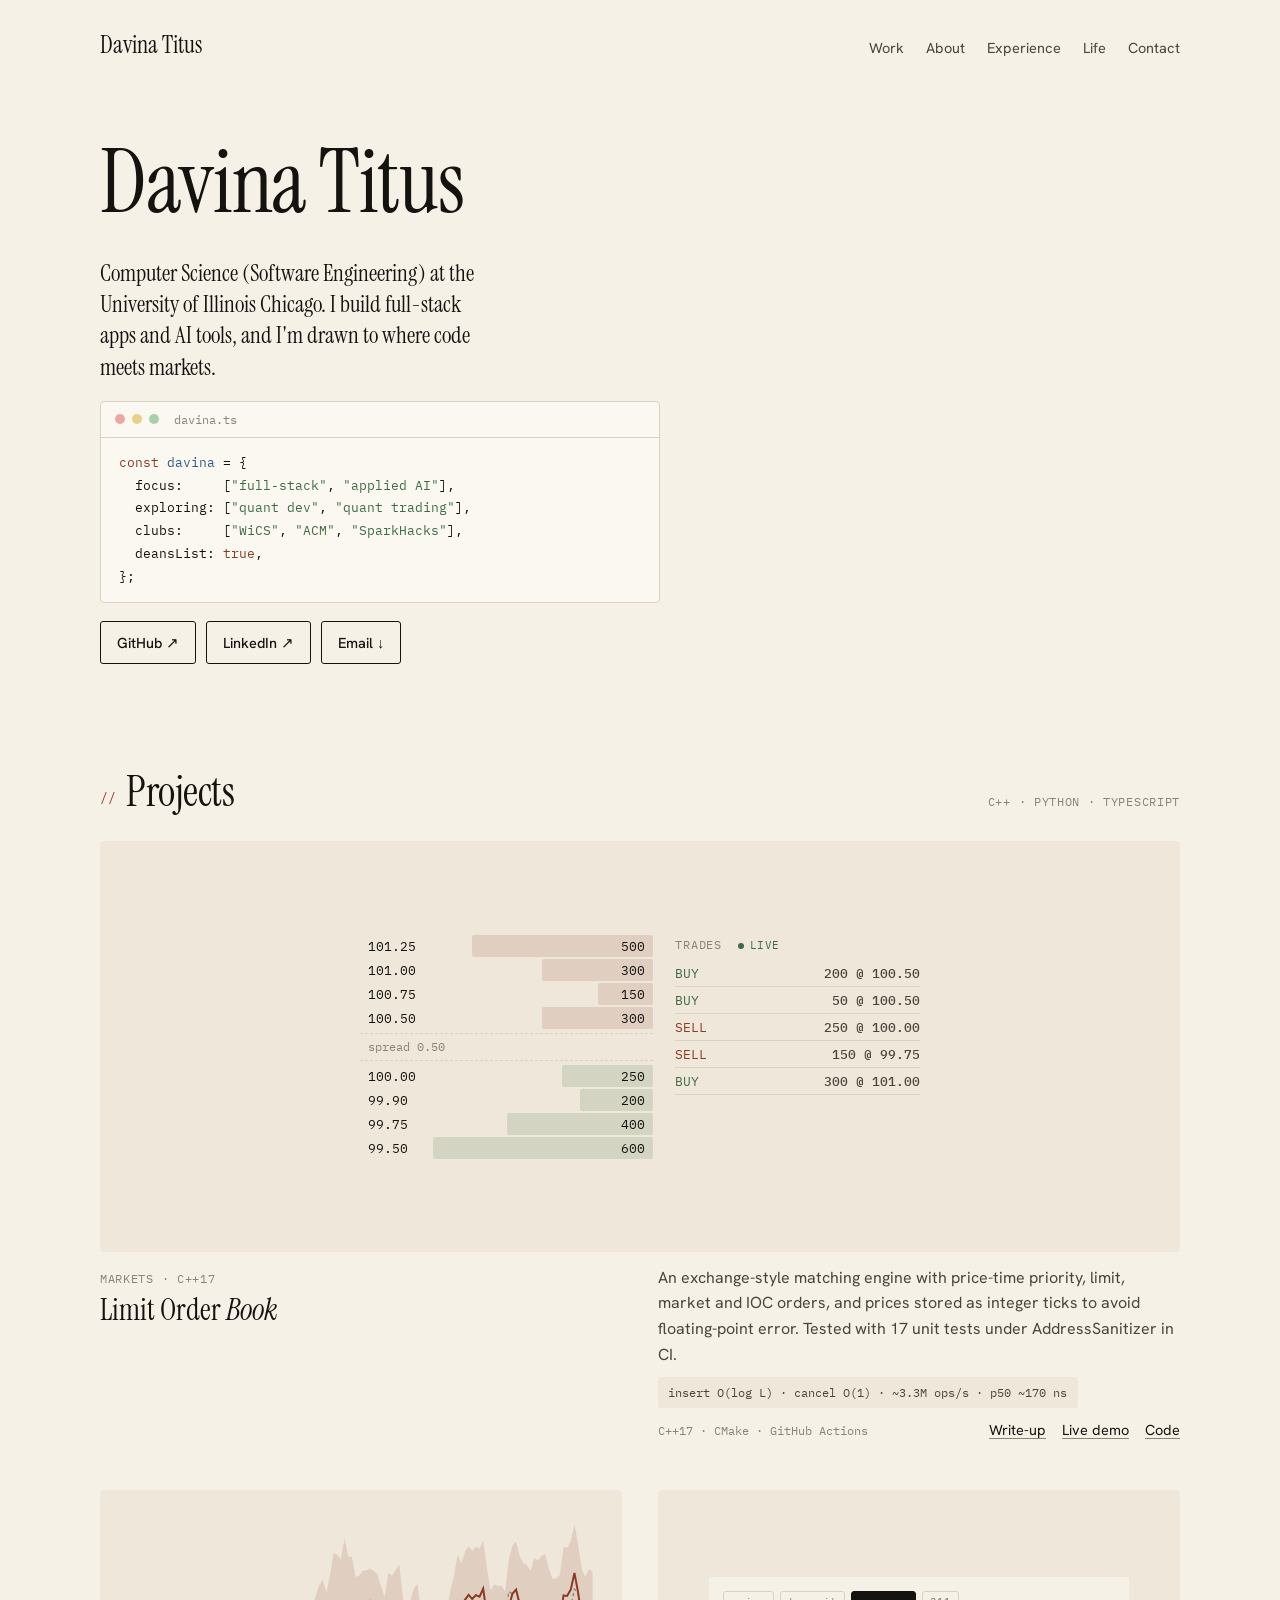
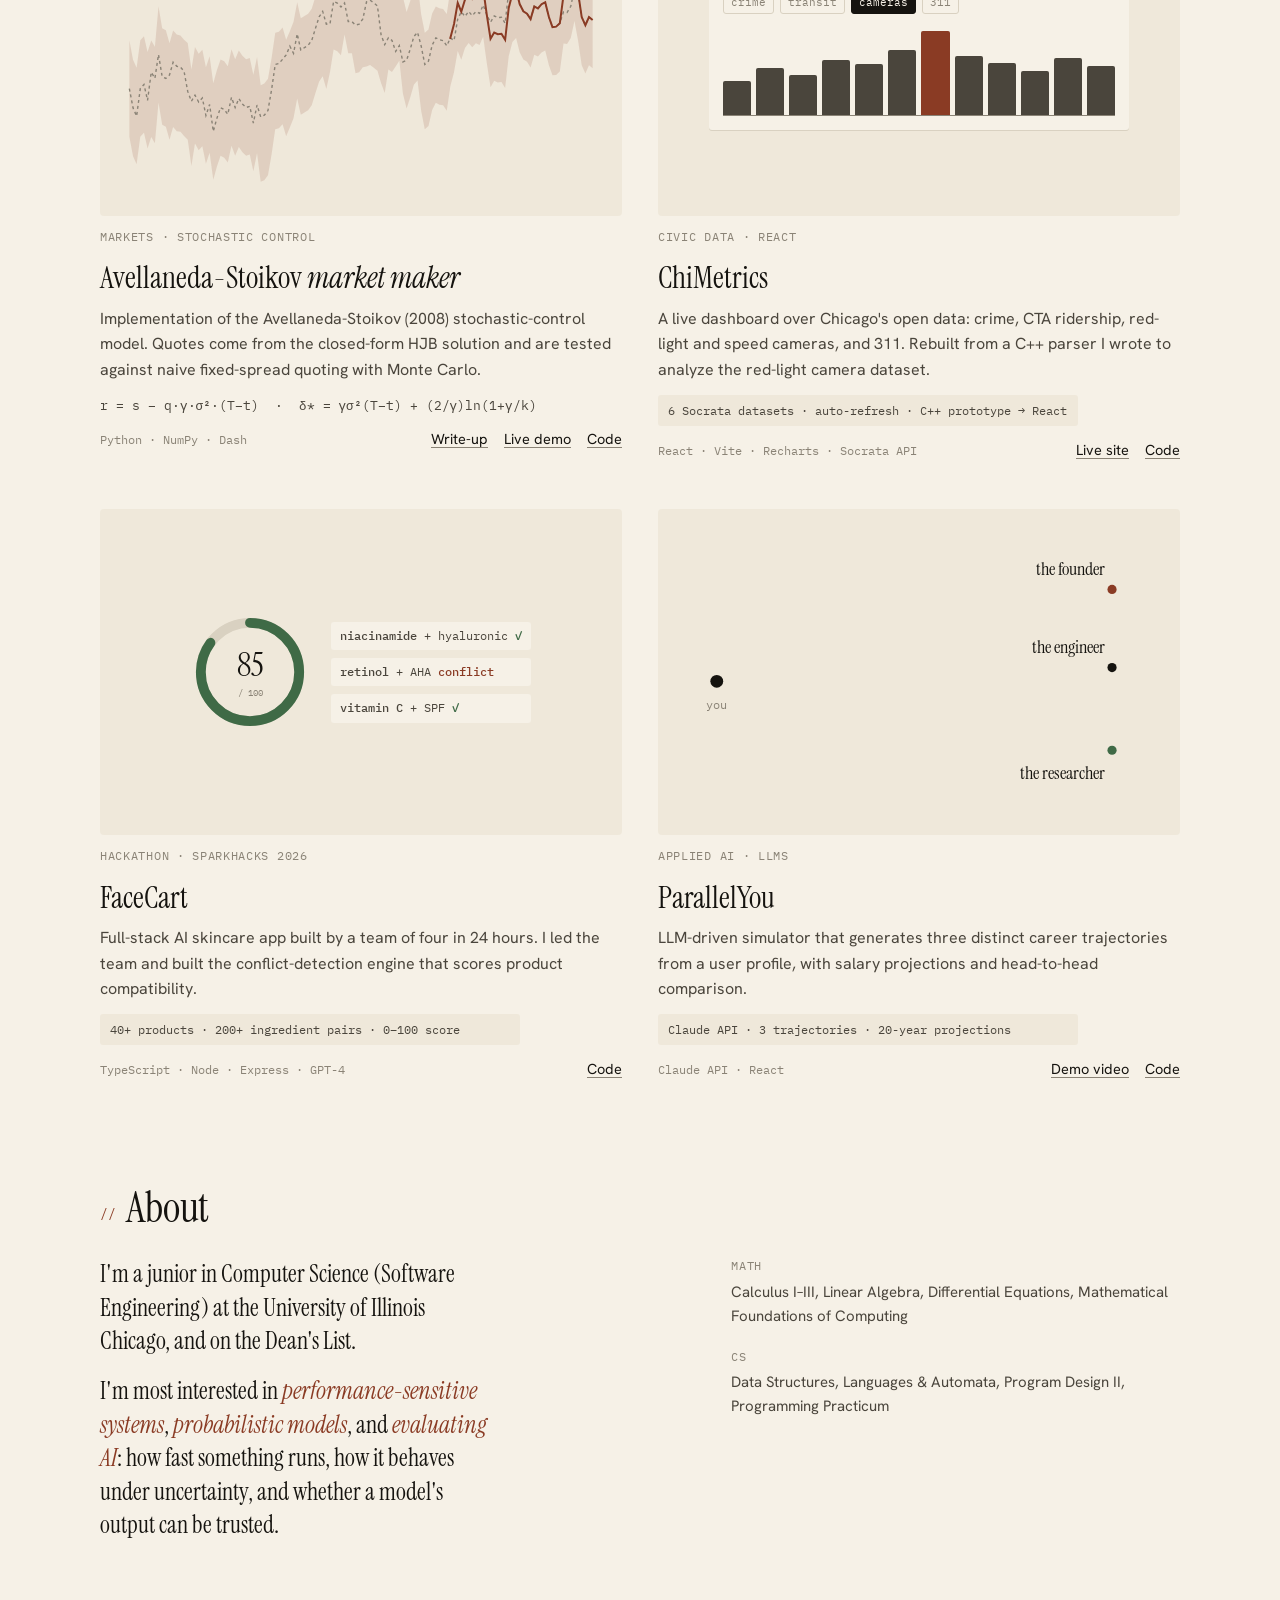
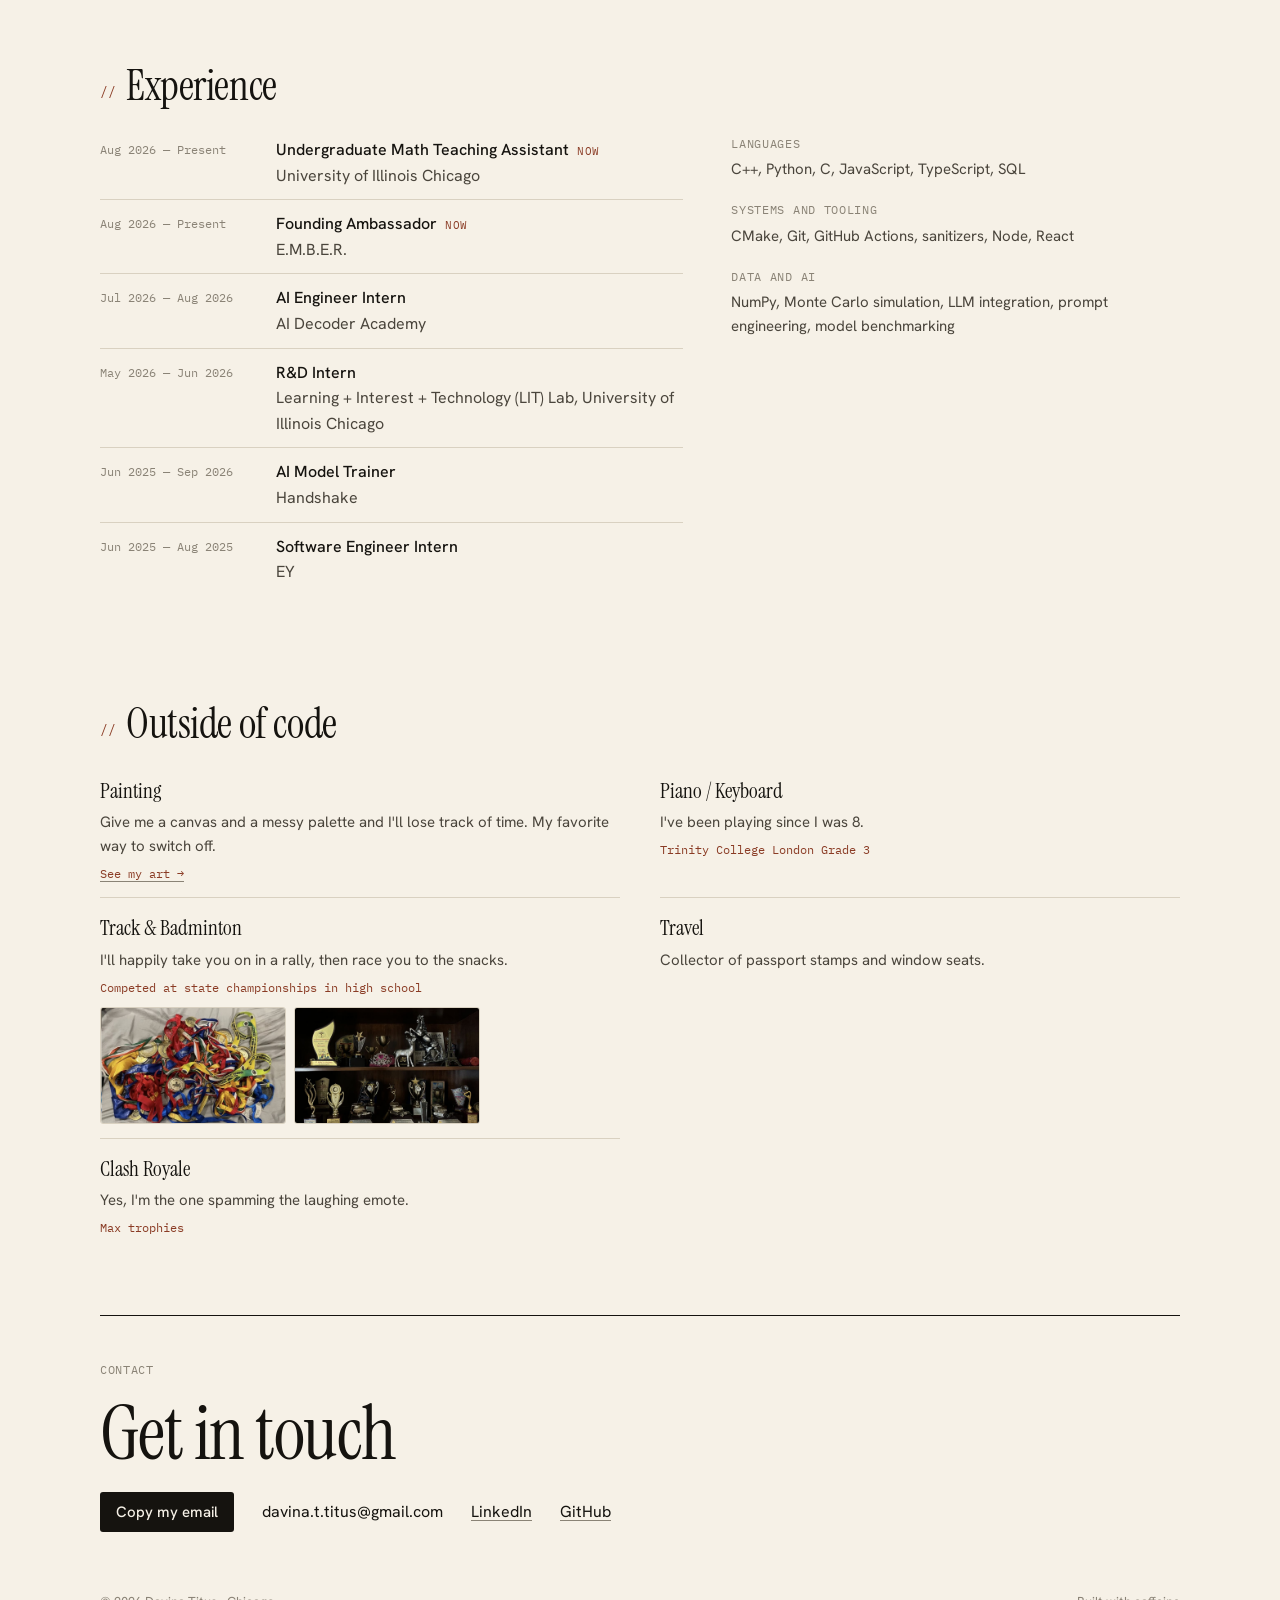
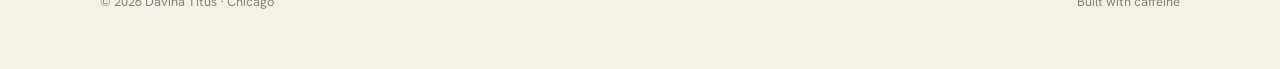
==== index.html @ 96340592 "Update index.html" ====
<!doctype html>
<html lang="en">
<head>
<meta charset="utf-8">
<meta name="viewport" content="width=device-width, initial-scale=1, viewport-fit=cover">
<meta name="description" content="Davina Titus: Computer Science (Software Engineering) student at the University of Illinois Chicago building full-stack apps, AI tools and trading systems.">
<meta property="og:type" content="website">
<meta property="og:title" content="Davina Titus">
<meta property="og:description" content="Software engineer, quant-curious. CS at the University of Illinois Chicago: C++ order book, market-making model, full-stack and AI projects.">
<meta property="og:url" content="https://davinatitus.com/">
<meta property="og:image" content="https://davinatitus.com/og.png">
<meta property="og:image:width" content="1200">
<meta property="og:image:height" content="630">
<meta name="twitter:card" content="summary_large_image">
<link rel="icon" href="favicon.svg" type="image/svg+xml"> 
<title>Davina Titus</title>
<meta name="claude:viewport-fit-sides" content="cover">
<link rel="preconnect" href="https://fonts.googleapis.com">
<link rel="stylesheet" href="https://fonts.googleapis.com/css2?family=Instrument+Serif:ital@0;1&family=Hanken+Grotesk:wght@400;500;600&family=IBM+Plex+Mono:wght@400;500&display=swap">
<style>
/* Layout: personal editorial portfolio. Work first: a grid of project "plates" (live-drawn previews of each project) under oversized serif titles; then a first-person about, a compact timeline, and a big contact sign-off. Light ivory only, by choice. */
:root{
  --paper:#f6f1e7; --plate:#efe8da; --plate-2:#e7dfcd; --ink:#15130f; --ink-2:#4a453c; --ink-3:#8a8376; --rule:#d9d1c1;
  --mark:#8a3b24; --mark-soft:rgba(138,59,36,.14); --green:#3f6a46; --green-soft:rgba(63,106,70,.16);
  --serif:"Instrument Serif", "Iowan Old Style", "Palatino Linotype", Georgia, serif;
  --sans:"Hanken Grotesk", "Helvetica Neue", Arial, sans-serif;
  --mono:"IBM Plex Mono", ui-monospace, Menlo, monospace;
  color-scheme:light;
}
*{box-sizing:border-box}
html{scroll-behavior:smooth}
body{background:var(--paper);color:var(--ink);font-family:var(--sans);font-size:16px;line-height:1.6;
  padding-left:max(20px,env(safe-area-inset-left,0px));padding-right:max(20px,env(safe-area-inset-right,0px));-webkit-font-smoothing:antialiased}
a{color:inherit;text-decoration:underline;text-decoration-thickness:1px;text-underline-offset:3px;text-decoration-color:var(--ink-3)}
a:hover{text-decoration-color:var(--mark);color:var(--mark)}
a:focus-visible,button:focus-visible{outline:2px solid var(--ink);outline-offset:3px}
.page{max-width:1080px;margin:0 auto}
.label{font-family:var(--mono);font-size:11.5px;letter-spacing:.06em;text-transform:uppercase;color:var(--ink-3)}

/* masthead */
.mast{display:flex;justify-content:space-between;align-items:baseline;gap:16px;flex-wrap:wrap;padding-block:18px;position:sticky;top:env(safe-area-inset-top,0px);z-index:15;background:var(--paper);transition:box-shadow .3s}
.mast.stuck{box-shadow:0 1px 0 var(--rule)}
body::before{content:"";position:fixed;inset:0 0 auto;height:env(safe-area-inset-top,0px);z-index:16;background:var(--paper)}
section,.contact{scroll-margin-top:84px}
.mast .me{font-family:var(--serif);font-size:24px;text-decoration:none}
.mast nav{display:flex;gap:22px;flex-wrap:wrap;font-size:14.5px}
.mast nav a{text-decoration:none;color:var(--ink-2)}
.mast nav a:hover{color:var(--mark)}

/* hero */
.hero{padding-block:56px 64px}
h1{font-family:var(--serif);font-weight:400;font-size:clamp(48px,7vw,88px);line-height:1;letter-spacing:-.015em;margin:0}
h1 em{font-style:italic;color:var(--mark)}
.intro{display:flex;flex-direction:column;gap:18px;margin-top:32px}
.intro .hlinks{font-family:var(--sans);font-size:15px;color:var(--ink-2);margin:0}
.boxes{display:flex;flex-wrap:wrap;gap:10px}
.box{display:inline-flex;align-items:center;gap:6px;padding:9px 16px;border:1px solid var(--ink);border-radius:3px;font-size:14.5px;font-weight:500;text-decoration:none;color:var(--ink);background:transparent;transition:background .15s,color .15s}
.box:hover{background:var(--ink);color:var(--paper);text-decoration:none}
.intro p{font-family:var(--serif);font-size:clamp(19px,1.9vw,23px);line-height:1.35;margin:0;max-width:34ch}
.now{border-left:1px solid var(--ink);padding-left:18px;font-size:15px;color:var(--ink-2)}
.now .label{display:block;margin-bottom:6px;color:var(--mark)}
.now p{font-family:var(--sans);font-size:15px;line-height:1.55;margin:0 0 6px}

.sub{font-family:var(--mono);font-size:13.5px;color:var(--ink-2);margin:14px 0 0}
.cmt{font-family:var(--mono);font-size:13px;color:var(--mark);margin:0}
.spec{font-family:var(--mono);font-size:12px;color:var(--ink);background:var(--plate);padding:6px 10px;border-radius:3px;margin:0;overflow-wrap:anywhere}
.tile.wide .body > *,.tile > *{min-width:0}
@media (max-width:560px){.mast{padding-block:12px;gap:6px 16px}.mast .me{font-size:20px}.mast nav{gap:14px;font-size:14px}}
.eq{font-family:var(--mono);font-size:12.5px;color:var(--ink-2);margin:0}
.tl p{margin:4px 0 0;color:var(--ink-2);font-size:14.5px}
.code{background:#fbf8f2;border:1px solid var(--rule);border-radius:4px;overflow:hidden;max-width:560px}
.code-bar{display:flex;align-items:center;gap:7px;padding:8px 14px;border-bottom:1px solid var(--rule)}
.code-bar i{width:10px;height:10px;border-radius:50%;display:inline-block}
.code-bar i:nth-child(1){background:#e9a9a0}.code-bar i:nth-child(2){background:#e8cf8a}.code-bar i:nth-child(3){background:#a9cfae}
.code-bar span{margin-left:8px;font-family:var(--mono);font-size:12px;color:var(--ink-3)}
.code pre{margin:0;padding:14px 18px;font-family:var(--mono);font-size:13px;line-height:1.75;overflow-x:auto;color:var(--ink)}
.k{color:var(--mark)}.s{color:var(--green)}.p{color:#2f5a86}
.beyond{display:grid;grid-template-columns:repeat(2,minmax(0,1fr));gap:0 40px}
.beyond > div{padding:14px 0;border-top:1px solid var(--rule);min-width:0}
.beyond > div:nth-child(-n+2){border-top:0;padding-top:2px}
.beyond h3{font-family:var(--serif);font-weight:400;font-size:21px;margin:0 0 2px}
.beyond p{margin:0;color:var(--ink-2);font-size:15px}
.beyond .medals{display:flex;gap:8px;margin-top:10px;max-width:380px}
.beyond .medal{display:block;flex:1;min-width:0;width:100%;aspect-ratio:16/10;object-fit:cover;border-radius:3px;border:1px solid var(--rule)}
.beyond .ach{font-family:var(--mono);font-size:12px;color:var(--mark);margin-top:6px}
@media (max-width:560px){.beyond{grid-template-columns:1fr}.beyond > div:nth-child(2){border-top:1px solid var(--rule);padding-top:14px}}
/* section heads */
.shead{display:flex;justify-content:space-between;align-items:baseline;gap:16px;flex-wrap:wrap;border-top:1px solid var(--ink);padding-top:14px;margin-bottom:28px}
.shead .cm-l{font-family:var(--mono);font-size:13px;color:var(--mark);margin-right:10px;letter-spacing:0;vertical-align:4px}
h2{font-family:var(--serif);font-weight:400;font-size:clamp(30px,3.6vw,42px);line-height:1;margin:0;letter-spacing:-.01em}
h2 em{font-style:italic}
section{padding-block:28px 64px}

/* work grid */
.work{display:grid;grid-template-columns:repeat(2,minmax(0,1fr));gap:48px 36px}
.tile{min-width:0;display:flex;flex-direction:column;gap:12px}
.tile.wide{grid-column:1 / -1}
.plate{background:var(--plate);border-radius:4px;aspect-ratio:16 / 10;max-width:100%;position:relative;overflow:hidden;display:flex;align-items:center;justify-content:center;padding:22px}
.tile.wide .plate{aspect-ratio:21 / 8}
.tile h3{font-family:var(--serif);font-weight:400;font-size:clamp(24px,2.4vw,30px);line-height:1.05;margin:4px 0 0}
.tile h3 em{font-style:italic}
.tile p{margin:0;color:var(--ink-2);max-width:60ch}
.tline{display:flex;justify-content:space-between;align-items:baseline;gap:8px 20px;flex-wrap:wrap}
.stack{font-family:var(--mono);font-size:12px;color:var(--ink-3)}
.links{display:flex;gap:16px;font-size:14.5px}
.tile.wide .body{display:grid;grid-template-columns:minmax(0,1fr) minmax(0,1fr);gap:12px 36px;align-items:start}

/* plate: order book */
.ob{width:min(100%,560px);display:grid;grid-template-columns:minmax(0,1.2fr) minmax(0,1fr);gap:22px;font-family:var(--mono);font-size:12.5px;font-variant-numeric:tabular-nums}
.lad .r{display:grid;grid-template-columns:1fr 1fr;padding:2px 8px;position:relative}
.lad .r span{position:relative;z-index:1}.lad .r span:last-child{text-align:right}
.lad .r i{position:absolute;top:1px;bottom:1px;right:0;z-index:0;border-radius:2px}
.lad .a span:first-child{color:var(--mark)} .lad .a i{background:var(--mark-soft)}
.lad .b span:first-child{color:var(--green)} .lad .b i{background:var(--green-soft)}
.lad .sp{padding:4px 8px;margin:3px 0;border-block:1px dashed var(--rule);color:var(--ink-3);font-size:11.5px}
.tape .t{display:flex;justify-content:space-between;padding:3px 0;border-bottom:1px solid var(--rule);color:var(--ink-2)}
.tape .t b{font-weight:500}.tape .t .bu{color:var(--green)}.tape .t .se{color:var(--mark)}
.tape .label{display:inline-block;margin:0 8px 6px 0}

/* plate: market maker */
.mm{width:100%;height:100%}
.mm svg{width:100%;height:100%;display:block}

/* plate: chimetrics */
.cm{width:min(100%,420px);background:var(--paper);border-radius:3px;padding:14px;box-shadow:0 1px 0 var(--rule)}
.cm .tabs{display:flex;gap:6px;margin-bottom:12px}
.cm .tabs span{font-family:var(--mono);font-size:10.5px;padding:2px 7px;border-radius:3px;color:var(--ink-3);border:1px solid var(--rule)}
.cm .tabs span.on{background:var(--ink);color:var(--paper);border-color:var(--ink)}
.cm .bars{display:flex;align-items:flex-end;gap:5px;height:90px;border-bottom:1px solid var(--ink-3)}
.cm .bars i{flex:1;background:var(--ink-2);border-radius:2px 2px 0 0}
.cm .bars i.hl{background:var(--mark)}

/* plate: facecart */
.fc{display:flex;align-items:center;gap:22px}
.ring{width:118px;height:118px;flex:none}
.fc .pairs{display:flex;flex-direction:column;gap:8px;font-family:var(--mono);font-size:11.5px}
.fc .pairs span{background:var(--paper);padding:5px 9px;border-radius:3px;color:var(--ink-2)}
.fc .pairs span b{font-weight:500}.fc .bad{color:var(--mark)}.fc .ok{color:var(--green)}

/* plate: parallelyou */
.py{width:100%;height:100%}
.py svg{width:100%;height:100%;display:block}

/* about */
.about{display:grid;grid-template-columns:minmax(0,1.3fr) minmax(0,1fr);gap:48px}
.about .prose p{font-family:var(--serif);font-size:clamp(20px,2vw,24px);line-height:1.4;margin:0 0 16px;max-width:36ch}
.about .prose p em{color:var(--mark)}
.offline{list-style:none;margin:0;padding:0}
.offline li{display:grid;grid-template-columns:120px minmax(0,1fr);gap:16px;padding:10px 0;border-top:1px solid var(--rule);font-size:15px}
.offline li:first-child{border-top:0;padding-top:4px}
.offline b{font-family:var(--serif);font-weight:400;font-size:19px;line-height:1.3}
.offline span{color:var(--ink-2)}

/* experience + toolkit */
.split{display:grid;grid-template-columns:minmax(0,1.3fr) minmax(0,1fr);gap:48px}
.tl{list-style:none;margin:0;padding:0}
.tl li{display:grid;grid-template-columns:160px minmax(0,1fr);gap:16px;padding:11px 0;border-top:1px solid var(--rule)}
.tl li:first-child{border-top:0;padding-top:2px}
.tl .when{font-family:var(--mono);font-size:12px;color:var(--ink-3);padding-top:3px;font-variant-numeric:tabular-nums}
.tl b{font-weight:500}
.tl span{color:var(--ink-2)}
.tl .cur{font-family:var(--mono);font-size:10.5px;color:var(--mark);margin-left:8px;text-transform:uppercase;letter-spacing:.06em}
.kit h3{font-family:var(--serif);font-weight:400;font-size:22px;margin:0 0 6px}
.kit p{margin:0 0 20px;color:var(--ink-2);font-size:15px}
.kit .label{display:block;margin-bottom:4px}

/* contact */
.contact{padding-block:40px 32px;border-top:1px solid var(--ink)}
.contact .big{font-family:var(--serif);font-size:clamp(42px,6vw,76px);line-height:.95;margin:16px 0 22px;letter-spacing:-.02em}
.contact .big em{font-style:italic;color:var(--mark)}
.crow{display:flex;flex-wrap:wrap;gap:12px 28px;align-items:center;font-size:16px}
.copy{background:var(--ink);color:var(--paper);border:0;border-radius:3px;padding:10px 16px;font:500 15px var(--sans);cursor:pointer}
.copy:hover{background:var(--mark)}
footer{display:flex;justify-content:space-between;flex-wrap:wrap;gap:8px;padding-block:28px 48px;font-size:13px;color:var(--ink-3)}

@media (max-width:860px){
  .intro,.about,.split,.tile.wide .body{grid-template-columns:1fr;gap:28px}
  .tile.wide .body{gap:12px}
  .work{grid-template-columns:1fr;gap:44px}
  .tile.wide .plate{aspect-ratio:16 / 10}
  .hero{padding-block:36px 48px}
}
@media (max-width:520px){
  .ob{grid-template-columns:1fr}.ob .tape{display:none}
  .offline li,.tl li{grid-template-columns:1fr;gap:2px}
  .fc{flex-direction:column;gap:12px}
  .plate{padding:14px}
}
/* hover polish (always on, motion-light) */
.mast nav a{background:linear-gradient(currentColor,currentColor) 0 100% / 0 1px no-repeat;padding-bottom:2px;transition:background-size .25s ease,color .2s}
.mast nav a:hover,.mast nav a.active{background-size:100% 1px}
.mast nav a.active{color:var(--mark)}
.shead h2{transition:background-color .6s}
.shead h2.ping{animation:ping 1.4s ease}
@keyframes ping{0%,40%{background-color:var(--mark-soft)}100%{background-color:transparent}}
/* live previews */
.cm .bars i{transition:height .6s cubic-bezier(.2,.7,.2,1),background .4s}
.cm .tabs span{transition:background .3s,color .3s,border-color .3s}
/* hover peek */
.peek{position:absolute;left:0;right:0;bottom:0;z-index:2;display:flex;justify-content:space-between;align-items:center;gap:12px;flex-wrap:wrap;padding:12px 16px;background:var(--ink);color:var(--paper);transform:translateY(101%);transition:transform .35s cubic-bezier(.2,.7,.2,1)}
.peek .stack{color:#cfc6b4}
.peek a{color:var(--paper);text-decoration-color:#8a8376;font-size:14px}
.peek a:hover{color:#f3c9b6}
.peek .links{display:flex;gap:16px}
.tile:hover .peek{transform:none}
/* copy toast */
.crow{position:relative}
.toast{position:absolute;left:0;bottom:calc(100% + 10px);font-family:var(--mono);font-size:12.5px;background:var(--ink);color:var(--paper);padding:6px 12px;border-radius:3px;opacity:0;transform:translateY(8px);pointer-events:none;transition:opacity .25s,transform .25s cubic-bezier(.2,.7,.2,1)}
.toast.show{opacity:1;transform:none}
.plate{transition:transform .35s cubic-bezier(.2,.7,.2,1),background .3s;transform:perspective(900px) rotateX(var(--rx,0deg)) rotateY(var(--ry,0deg)) translateY(var(--lift,0px))}
.tile:hover .plate{--lift:-4px;background:var(--plate-2)}
.plate.tilting{transition:transform .08s linear,background .3s}
.plate::after{content:"";position:absolute;inset:0;pointer-events:none;opacity:0;transition:opacity .3s;background:radial-gradient(260px circle at var(--mx,50%) var(--my,50%),rgba(255,255,255,.55),transparent 60%)}
.tile:hover .plate::after{opacity:1}
/* scroll progress */
.progress{position:fixed;top:env(safe-area-inset-top,0px);left:0;height:2px;width:100%;background:var(--mark);transform-origin:0 50%;transform:scaleX(var(--p,0));z-index:20;pointer-events:none}
/* split-letter name */
h1 .ch{display:inline-block;will-change:transform}
h1 .wd{display:inline-block;white-space:nowrap}
/* live order book */
.lad .r i{transition:width .6s cubic-bezier(.2,.7,.2,1)}
.lad .r.flash span:last-child{color:var(--mark)}
.tape .t.new{animation:tick .6s cubic-bezier(.2,.7,.2,1)}
@keyframes tick{from{opacity:0;transform:translateY(-8px);background:var(--mark-soft)}to{opacity:1;transform:none;background:transparent}}
.live{display:inline-flex;align-items:center;gap:6px;font-family:var(--mono);font-size:10.5px;letter-spacing:.06em;text-transform:uppercase;color:var(--green)}
.live::before{content:"";width:6px;height:6px;border-radius:50%;background:var(--green);animation:pulse 1.6s infinite}
@keyframes pulse{50%{opacity:.25}}
/* magnetic buttons */
.box,.copy{transition:transform .25s cubic-bezier(.2,.7,.2,1),background .15s,color .15s}
.tile h3{transition:color .2s}
.tile:hover h3{color:var(--mark)}
.links a,.box{transition:color .2s,background .15s,text-decoration-color .2s}
.beyond > div{transition:transform .25s ease}
.beyond > div:hover{transform:translateX(4px)}
.tl li{transition:background .2s}
.tl li:hover{background:linear-gradient(90deg,var(--mark-soft),transparent 70%)}

@media (prefers-reduced-motion:no-preference){
  /* page load: name, intro, code card, buttons arrive in sequence */
  h1{animation:rise .9s cubic-bezier(.2,.7,.2,1) both}
  .intro > *{animation:rise .8s cubic-bezier(.2,.7,.2,1) both}
  .intro > :nth-child(1){animation-delay:.12s}
  .intro > :nth-child(2){animation-delay:.24s}
  .intro > :nth-child(3){animation-delay:.36s}
  .mast{animation:fade .8s both}
  @keyframes rise{from{transform:translateY(14px);opacity:.001}to{transform:none;opacity:1}}
  @keyframes fade{from{opacity:.001}to{opacity:1}}
  /* code card: lines type in */
  .code pre{animation:type 1.1s .5s steps(6,end) both}
  @keyframes type{from{clip-path:inset(0 0 100% 0)}to{clip-path:inset(0 0 0 0)}}

  /* scroll: sections and tiles settle in as they enter view (browsers without scroll timelines just show everything) */
  @supports (animation-timeline: view()){
    .shead,.tile,.about > *,.split > *,.beyond > div,.contact{animation:settle linear both;animation-timeline:view();animation-range:entry 0% cover 22%}
    .shead h2{animation:wipe linear both;animation-timeline:view();animation-range:entry 10% cover 25%}
    @keyframes settle{from{opacity:.001;transform:translateY(28px)}to{opacity:1;transform:none}}
    @keyframes wipe{from{clip-path:inset(0 100% 0 0)}to{clip-path:inset(0 0 0 0)}}
    .shead{border-top-color:transparent;background:linear-gradient(var(--ink),var(--ink)) 0 0 / 0 1px no-repeat;animation-name:settle,rule}
    @keyframes rule{from{background-size:0 1px}to{background-size:100% 1px}}

    /* project previews come alive */
    .lad .r i{transform-origin:right;animation:grow linear both;animation-timeline:view();animation-range:entry 20% cover 40%}
    @keyframes grow{from{transform:scaleX(0)}to{transform:none}}
    .tape .t{animation:settle linear both;animation-timeline:view();animation-range:entry 30% cover 45%}
    .cm .bars i{transform-origin:bottom;animation:rise-bar linear both;animation-timeline:view();animation-range:entry 20% cover 45%}
    @keyframes rise-bar{from{transform:scaleY(.05)}to{transform:none}}
    .mm path.res,.py path{stroke-dasharray:1;stroke-dashoffset:1;animation:draw linear both;animation-timeline:view();animation-range:entry 15% cover 45%}
    @keyframes draw{to{stroke-dashoffset:0}}
    @keyframes ring{from{stroke-dasharray:0 314}to{stroke-dasharray:267 314}}
  }
}
</style>
</head>
<body>


<div class="page">
  <header class="mast">
    <a class="me" href="#top">Davina Titus</a>
    <nav aria-label="Sections"><a href="#work">Work</a><a href="#about">About</a><a href="#path">Experience</a><a href="#beyond">Life</a><a href="#contact">Contact</a></nav>
  </header>

  <div class="hero" id="top">
    <h1>Davina Titus</h1>
    <div class="intro">
      <p>Computer Science (Software Engineering) at the University of Illinois Chicago. I build full-stack apps and AI tools, and I'm drawn to where code meets markets.</p>
      <div class="code" role="img" aria-label="Code card: focus on full-stack and applied AI; exploring quant dev and quant trading;">
        <div class="code-bar"><i></i><i></i><i></i><span>davina.ts</span></div>
<pre><span class="k">const</span> <span class="p">davina</span> = {
  focus:     [<span class="s">"full-stack"</span>, <span class="s">"applied AI"</span>],
  exploring: [<span class="s">"quant dev"</span>, <span class="s">"quant trading"</span>],
  clubs:     [<span class="s">"WiCS"</span>, <span class="s">"ACM"</span>, <span class="s">"SparkHacks"</span>],
  deansList: <span class="k">true</span>,
};</pre>
      </div>
      <div class="boxes"><a class="box" href="https://github.com/davina-titus" target="_blank" rel="noopener">GitHub ↗</a><a class="box" href="https://www.linkedin.com/in/davina-titus/" target="_blank" rel="noopener">LinkedIn ↗</a><a class="box" href="#contact">Email ↓</a></div>
    </div>
  </div>

  <section id="work">
    <div class="shead"><h2><span class="cm-l">//</span>Projects</h2><span class="label">C++ · Python · TypeScript</span></div>
    <div class="work">

      <article class="tile wide">
        <div class="plate" role="img" aria-label="Preview of the order book: asks above, bids below, and a trade tape">
          <div class="ob">
            <div class="lad">
              <div class="r a"><i style="width:62%"></i><span>101.25</span><span>500</span></div>
              <div class="r a"><i style="width:38%"></i><span>101.00</span><span>300</span></div>
              <div class="r a"><i style="width:19%"></i><span>100.75</span><span>150</span></div>
              <div class="r a"><i style="width:38%"></i><span>100.50</span><span>300</span></div>
              <div class="sp">spread 0.50</div>
              <div class="r b"><i style="width:31%"></i><span>100.00</span><span>250</span></div>
              <div class="r b"><i style="width:25%"></i><span>99.90</span><span>200</span></div>
              <div class="r b"><i style="width:50%"></i><span>99.75</span><span>400</span></div>
              <div class="r b"><i style="width:75%"></i><span>99.50</span><span>600</span></div>
            </div>
            <div class="tape">
              <span class="label">Trades</span> <span class="live">live</span>
              <div class="t"><span class="bu">BUY</span><b>200 @ 100.50</b></div>
              <div class="t"><span class="bu">BUY</span><b>50 @ 100.50</b></div>
              <div class="t"><span class="se">SELL</span><b>250 @ 100.00</b></div>
              <div class="t"><span class="se">SELL</span><b>150 @ 99.75</b></div>
              <div class="t"><span class="bu">BUY</span><b>300 @ 101.00</b></div>
            </div>
          </div>
        </div>
        <div class="body">
          <div>
            <span class="label">Markets · C++17</span>
            <h3>Limit Order <em>Book</em></h3>
          </div>
          <div style="display:flex;flex-direction:column;gap:10px">
            <p>An exchange-style matching engine with price-time priority, limit, market and IOC orders, and prices stored as integer ticks to avoid floating-point error. Tested with 17 unit tests under AddressSanitizer in CI.</p>
            <p class="spec">insert O(log L) · cancel O(1) · ~3.3M ops/s · p50 ~170 ns</p>
            <div class="tline"><span class="stack">C++17 · CMake · GitHub Actions</span><span class="links"><a href="orderbook.html">Write-up</a><a href="https://courageous-frangollo-012c00.netlify.app" target="_blank" rel="noopener">Live demo</a><a href="https://github.com/davina-titus/orderbook" target="_blank" rel="noopener">Code</a></span></div>
          </div>
        </div>
      </article>

      <article class="tile">
        <div class="plate" role="img" aria-label="Preview of the market-making simulation: mid price with the A-S quote band around the reservation price">
          <div class="mm">
            <svg viewBox="0 0 520 180" preserveAspectRatio="none" aria-hidden="true">
              <path d="M8.0 116.9 L12.0 121.7 L16.1 124.1 L20.1 119.1 L24.1 120.8 L28.2 121.3 L32.2 127.0 L36.2 123.4 L40.3 122.9 L44.3 121.7 L48.3 124.0 L52.4 109.4 L56.4 105.0 L60.4 114.7 L64.4 106.8 L68.5 111.3 L72.5 117.4 L76.5 119.0 L80.6 118.4 L84.6 105.4 L88.6 102.0 L92.7 100.1 L96.7 105.2 L100.7 106.3 L104.8 97.0 L108.8 96.0 L112.8 99.2 L116.9 102.3 L120.9 109.8 L124.9 123.5 L129.0 112.5 L133.0 114.4 L137.0 108.4 L141.1 91.0 L145.1 86.0 L149.1 86.3 L153.2 98.9 L157.2 96.1 L161.2 98.5 L165.2 107.6 L169.3 107.6 L173.3 86.7 L177.3 69.8 L181.4 65.1 L185.4 72.9 L189.4 62.4 L193.5 70.8 L197.5 73.2 L201.5 86.5 L205.6 78.9 L209.6 76.4 L213.6 76.1 L217.7 79.5 L221.7 71.7 L225.7 77.6 L229.8 67.6 L233.8 51.3 L237.8 58.2 L241.9 50.7 L245.9 49.6 L249.9 50.6 L254.0 41.5 L258.0 30.5 L262.0 31.1 L266.0 42.0 L270.1 50.9 L274.1 48.0 L278.1 56.0 L282.2 58.8 L286.2 56.6 L290.2 54.7 L294.3 54.9 L298.3 45.2 L302.3 50.0 L306.4 61.9 L310.4 49.0 L314.4 54.1 L318.5 40.3 L322.5 35.4 L326.5 44.0 L330.6 43.7 L334.6 42.3 L338.6 44.7 L342.7 37.9 L346.7 39.8 L350.7 50.4 L354.8 43.7 L358.8 38.2 L362.8 42.9 L366.8 33.8 L370.9 35.2 L374.9 37.7 L378.9 35.9 L383.0 30.7 L387.0 30.6 L391.0 33.7 L395.1 27.2 L399.1 23.0 L403.1 23.8 L407.2 8.0 L411.2 12.1 L415.2 12.9 L419.3 20.8 L423.3 20.8 L427.3 25.9 L431.4 24.0 L435.4 30.2 L439.4 32.2 L443.5 30.4 L447.5 26.0 L451.5 18.3 L455.6 15.8 L459.6 22.1 L463.6 23.5 L467.6 15.4 L471.7 19.4 L475.7 19.9 L479.7 16.6 L483.8 16.1 L487.8 19.6 L491.8 20.6 L495.9 15.6 L499.9 22.2 L503.9 25.0 L508.0 30.7 L512.0 36.4 L512.0 71.1 L508.0 65.6 L503.9 59.9 L499.9 57.2 L495.9 50.7 L491.8 55.8 L487.8 54.9 L483.8 51.5 L479.7 52.1 L475.7 55.4 L471.7 55.0 L467.6 51.1 L463.6 59.3 L459.6 58.0 L455.6 51.8 L451.5 54.4 L447.5 62.2 L443.5 66.6 L439.4 68.5 L435.4 66.6 L431.4 60.5 L427.3 62.5 L423.3 57.5 L419.3 57.6 L415.2 49.7 L411.2 49.0 L407.2 45.0 L403.1 60.9 L399.1 60.2 L395.1 64.5 L391.0 71.1 L387.0 68.0 L383.0 68.2 L378.9 73.5 L374.9 75.4 L370.9 73.0 L366.8 71.6 L362.8 80.8 L358.8 76.2 L354.8 81.9 L350.7 88.6 L346.7 78.1 L342.7 76.3 L338.6 83.2 L334.6 80.8 L330.6 82.3 L326.5 82.7 L322.5 74.2 L318.5 79.2 L314.4 93.1 L310.4 88.1 L306.4 101.1 L302.3 89.2 L298.3 84.5 L294.3 94.3 L290.2 94.2 L286.2 96.2 L282.2 98.4 L278.1 95.7 L274.1 87.9 L270.1 90.9 L266.0 82.1 L262.0 71.2 L258.0 70.7 L254.0 81.8 L249.9 90.9 L245.9 90.0 L241.9 91.3 L237.8 98.8 L233.8 92.0 L229.8 108.4 L225.7 118.5 L221.7 112.6 L217.7 120.5 L213.6 117.2 L209.6 117.6 L205.6 120.2 L201.5 127.9 L197.5 114.7 L193.5 112.4 L189.4 104.0 L185.4 114.6 L181.4 106.9 L177.3 111.7 L173.3 128.7 L169.3 149.7 L165.2 149.8 L161.2 140.7 L157.2 138.5 L153.2 141.4 L149.1 128.8 L145.1 128.6 L141.1 133.7 L137.0 151.2 L133.0 157.3 L129.0 155.4 L124.9 166.5 L120.9 153.0 L116.9 145.5 L112.8 142.5 L108.8 139.4 L104.8 140.5 L100.7 149.9 L96.7 148.9 L92.7 143.9 L88.6 145.8 L84.6 149.3 L80.6 162.4 L76.5 163.0 L72.5 161.6 L68.5 155.5 L64.4 151.1 L60.4 159.1 L56.4 149.5 L52.4 154.0 L48.3 168.7 L44.3 166.4 L40.3 167.7 L36.2 168.3 L32.2 172.0 L28.2 166.4 L24.1 166.0 L20.1 164.4 L16.1 169.4 L12.0 167.2 L8.0 162.4 Z" fill="rgba(138,59,36,.14)"></path>
              <path d="M8.0 139.7 L12.0 144.4 L16.1 146.7 L20.1 141.7 L24.1 143.4 L28.2 143.8 L32.2 149.5 L36.2 145.9 L40.3 145.3 L44.3 134.1 L48.3 126.5 L52.4 121.9 L56.4 117.5 L60.4 127.3 L64.4 128.9 L68.5 123.9 L72.5 120.7 L76.5 122.4 L80.6 122.0 L84.6 118.2 L88.6 123.9 L92.7 122.0 L96.7 118.2 L100.7 119.3 L104.8 118.8 L108.8 117.7 L112.8 120.8 L116.9 123.9 L120.9 123.0 L124.9 128.4 L129.0 125.8 L133.0 127.8 L137.0 129.8 L141.1 120.3 L145.1 123.0 L149.1 123.1 L153.2 120.2 L157.2 117.3 L161.2 119.6 L165.2 121.3 L169.3 121.3 L173.3 107.7 L177.3 97.9 L181.4 93.1 L185.4 93.7 L189.4 90.1 L193.5 91.6 L197.5 94.0 L201.5 107.2 L205.6 99.6 L209.6 97.0 L213.6 96.7 L217.7 100.0 L221.7 92.2 L225.7 91.9 L229.8 81.9 L233.8 77.6 L237.8 72.6 L241.9 71.0 L245.9 75.5 L249.9 81.9 L254.0 78.2 L258.0 72.4 L262.0 67.2 L266.0 67.3 L270.1 70.9 L274.1 73.0 L278.1 75.8 L282.2 78.6 L286.2 76.4 L290.2 69.7 L294.3 65.3 L298.3 60.3 L302.3 65.1 L306.4 72.7 L310.4 64.2 L314.4 73.6 L318.5 68.0 L322.5 67.0 L326.5 71.2 L330.6 74.6 L334.6 72.9 L338.6 71.3 L342.7 64.3 L346.7 66.0 L350.7 69.5 L354.8 62.8 L358.8 60.5 L362.8 65.0 L366.8 58.9 L370.9 54.1 L374.9 56.6 L378.9 57.5 L383.0 55.0 L387.0 54.6 L391.0 57.6 L395.1 50.8 L399.1 46.5 L403.1 47.0 L407.2 33.2 L411.2 34.9 L415.2 37.5 L419.3 45.1 L423.3 46.8 L427.3 51.5 L431.4 49.2 L435.4 51.7 L439.4 55.0 L443.5 52.9 L447.5 48.2 L451.5 38.9 L455.6 36.2 L459.6 42.3 L463.6 43.5 L467.6 36.1 L471.7 37.2 L475.7 37.6 L479.7 33.6 L483.8 33.8 L487.8 37.2 L491.8 38.6 L495.9 33.5 L499.9 39.7 L503.9 42.3 L508.0 47.9 L512.0 53.8" fill="none" stroke="#8a8376" stroke-width="1.4" stroke-dasharray="3 3" vector-effect="non-scaling-stroke"></path>
              <path class="res" pathLength="1" d="M8.0 139.7 L12.0 144.4 L16.1 146.7 L20.1 141.7 L24.1 143.4 L28.2 143.8 L32.2 149.5 L36.2 145.9 L40.3 145.3 L44.3 144.1 L48.3 146.4 L52.4 131.7 L56.4 127.3 L60.4 136.9 L64.4 128.9 L68.5 133.4 L72.5 139.5 L76.5 141.0 L80.6 140.4 L84.6 127.4 L88.6 123.9 L92.7 122.0 L96.7 127.0 L100.7 128.1 L104.8 118.8 L108.8 117.7 L112.8 120.8 L116.9 123.9 L120.9 131.4 L124.9 145.0 L129.0 134.0 L133.0 135.9 L137.0 129.8 L141.1 112.3 L145.1 107.3 L149.1 107.5 L153.2 120.2 L157.2 117.3 L161.2 119.6 L165.2 128.7 L169.3 128.6 L173.3 107.7 L177.3 90.8 L181.4 86.0 L185.4 93.7 L189.4 83.2 L193.5 91.6 L197.5 94.0 L201.5 107.2 L205.6 99.6 L209.6 97.0 L213.6 96.7 L217.7 100.0 L221.7 92.2 L225.7 98.0 L229.8 88.0 L233.8 71.6 L237.8 78.5 L241.9 71.0 L245.9 69.8 L249.9 70.7 L254.0 61.7 L258.0 50.6 L262.0 51.1 L266.0 62.0 L270.1 70.9 L274.1 68.0 L278.1 75.8 L282.2 78.6 L286.2 76.4 L290.2 74.4 L294.3 74.6 L298.3 64.9 L302.3 69.6 L306.4 81.5 L310.4 68.5 L314.4 73.6 L318.5 59.8 L322.5 54.8 L326.5 63.3 L330.6 63.0 L334.6 61.6 L338.6 63.9 L342.7 57.1 L346.7 58.9 L350.7 69.5 L354.8 62.8 L358.8 57.2 L362.8 61.8 L366.8 52.7 L370.9 54.1 L374.9 56.6 L378.9 54.7 L383.0 49.5 L387.0 49.3 L391.0 52.4 L395.1 45.8 L399.1 41.6 L403.1 42.3 L407.2 26.5 L411.2 30.6 L415.2 31.3 L419.3 39.2 L423.3 39.2 L427.3 44.2 L431.4 42.3 L435.4 48.4 L439.4 50.4 L443.5 48.5 L447.5 44.1 L451.5 36.4 L455.6 33.8 L459.6 40.1 L463.6 41.4 L467.6 33.3 L471.7 37.2 L475.7 37.6 L479.7 34.3 L483.8 33.8 L487.8 37.2 L491.8 38.2 L495.9 33.2 L499.9 39.7 L503.9 42.4 L508.0 48.2 L512.0 53.8" fill="none" stroke="#8a3b24" stroke-width="2" vector-effect="non-scaling-stroke"></path>
            </svg>
          </div>
        </div>
        <span class="label">Markets · stochastic control</span>
        <h3>Avellaneda-Stoikov <em>market maker</em></h3>
        <p>Implementation of the Avellaneda-Stoikov (2008) stochastic-control model. Quotes come from the closed-form HJB solution and are tested against naive fixed-spread quoting with Monte Carlo.</p>
        <p class="eq">r = s − q·γ·σ²·(T−t) &nbsp;·&nbsp; δ* = γσ²(T−t) + (2/γ)ln(1+γ/k)</p>
        <div class="tline"><span class="stack">Python · NumPy · Dash</span><span class="links"><a href="market-maker.html">Write-up</a><a href="https://stellar-faun-e1c90a.netlify.app" target="_blank" rel="noopener">Live demo</a><a href="https://github.com/davina-titus/avellaneda-stoikov" target="_blank" rel="noopener">Code</a></span></div>
      </article>

      <article class="tile">
        <div class="plate" role="img" aria-label="Preview of the ChiMetrics dashboard with tabs for crime, transit, cameras and 311">
          <div class="cm">
            <div class="tabs"><span>crime</span><span>transit</span><span class="on">cameras</span><span>311</span></div>
            <div class="bars"><i style="height:38%"></i><i style="height:52%"></i><i style="height:44%"></i><i style="height:61%"></i><i style="height:57%"></i><i style="height:72%"></i><i class="hl" style="height:94%"></i><i style="height:66%"></i><i style="height:58%"></i><i style="height:49%"></i><i style="height:63%"></i><i style="height:55%"></i></div>
          </div>
        </div>
        <span class="label">Civic data · React</span>
        <h3>ChiMetrics</h3>
        <p>A live dashboard over Chicago's open data: crime, CTA ridership, red-light and speed cameras, and 311. Rebuilt from a C++ parser I wrote to analyze the red-light camera dataset.</p>
        <p class="spec">6 Socrata datasets · auto-refresh · C++ prototype → React</p>
        <div class="tline"><span class="stack">React · Vite · Recharts · Socrata API</span><span class="links"><a href="https://chi-metrics.vercel.app" target="_blank" rel="noopener">Live site</a><a href="https://github.com/davina-titus/ChiMetrics" target="_blank" rel="noopener">Code</a></span></div>
      </article>

      <article class="tile">
        <div class="plate" role="img" aria-label="Preview of FaceCart: a compatibility score ring and ingredient pair checks">
          <div class="fc">
            <svg class="ring" viewBox="0 0 120 120" aria-hidden="true">
              <circle cx="60" cy="60" r="50" fill="none" stroke="#d9d1c1" stroke-width="10"></circle>
              <circle class="arc" cx="60" cy="60" r="50" fill="none" stroke="#3f6a46" stroke-width="10" stroke-linecap="round" stroke-dasharray="267 314" transform="rotate(-90 60 60)"></circle>
              <text x="60" y="64" text-anchor="middle" font-family="Instrument Serif, Georgia, serif" font-size="34" fill="#15130f">85</text>
              <text x="60" y="84" text-anchor="middle" font-family="IBM Plex Mono, monospace" font-size="9" fill="#8a8376">/ 100</text>
            </svg>
            <div class="pairs">
              <span><b>niacinamide</b> + hyaluronic <b class="ok">✓</b></span>
              <span><b>retinol</b> + AHA <b class="bad">conflict</b></span>
              <span><b>vitamin C</b> + SPF <b class="ok">✓</b></span>
            </div>
          </div>
        </div>
        <span class="label">Hackathon · SparkHacks 2026</span>
        <h3>FaceCart</h3>
        <p>Full-stack AI skincare app built by a team of four in 24 hours. I led the team and built the conflict-detection engine that scores product compatibility.</p>
        <p class="spec">40+ products · 200+ ingredient pairs · 0–100 score</p>
        <div class="tline"><span class="stack">TypeScript · Node · Express · GPT-4</span><span class="links"><a href="https://github.com/davina-titus/facecartApp" target="_blank" rel="noopener">Code</a></span></div>
      </article>

      <article class="tile">
        <div class="plate" role="img" aria-label="Preview of ParallelYou: one starting point branching into three career timelines">
          <div class="py">
            <svg viewBox="0 0 520 300" preserveAspectRatio="xMidYMid meet" aria-hidden="true">
              <path pathLength="1" d="M40 160 C 160 160, 200 70, 470 60" fill="none" stroke="#8a3b24" stroke-width="2.2"></path>
              <path pathLength="1" d="M40 160 C 160 160, 220 150, 470 145" fill="none" stroke="#15130f" stroke-width="2.2"></path>
              <path pathLength="1" d="M40 160 C 160 160, 200 240, 470 235" fill="none" stroke="#3f6a46" stroke-width="2.2"></path>
              <circle cx="40" cy="160" r="7" fill="#15130f"></circle>
              <circle cx="470" cy="60" r="5" fill="#8a3b24"></circle><circle cx="470" cy="145" r="5" fill="#15130f"></circle><circle cx="470" cy="235" r="5" fill="#3f6a46"></circle>
              <text x="40" y="190" text-anchor="middle" font-family="IBM Plex Mono, monospace" font-size="13" fill="#8a8376">you</text>
              <text x="462" y="44" text-anchor="end" font-family="Instrument Serif, Georgia, serif" font-size="20" fill="#15130f">the founder</text>
              <text x="462" y="129" text-anchor="end" font-family="Instrument Serif, Georgia, serif" font-size="20" fill="#15130f">the engineer</text>
              <text x="462" y="266" text-anchor="end" font-family="Instrument Serif, Georgia, serif" font-size="20" fill="#15130f">the researcher</text>
            </svg>
          </div>
        </div>
        <span class="label">Applied AI · LLMs</span>
        <h3>ParallelYou</h3>
        <p>LLM-driven simulator that generates three distinct career trajectories from a user profile, with salary projections and head-to-head comparison.</p>
        <p class="spec">Claude API · 3 trajectories · 20-year projections</p>
        <div class="tline"><span class="stack">Claude API · React</span><span class="links"><a href="https://youtu.be/glDdiWyR_kc" target="_blank" rel="noopener">Demo video</a><a href="https://github.com/davina-titus/parallel-you" target="_blank" rel="noopener">Code</a></span></div>
      </article>
    </div>
  </section>

  <section id="about">
    <div class="shead"><h2><span class="cm-l">//</span>About</h2></div>
    <div class="about">
      <div class="prose">
        <p>I'm a junior in Computer Science (Software Engineering) at the University of Illinois Chicago, and on the Dean's List.</p>
        <p>I'm most interested in <em>performance-sensitive systems</em>, <em>probabilistic models</em>, and <em>evaluating AI</em>: how fast something runs, how it behaves under uncertainty, and whether a model's output can be trusted.</p>
      </div>
      <div class="kit">
        <span class="label">Math</span>
        <p>Calculus I–III, Linear Algebra, Differential Equations, Mathematical Foundations of Computing</p>
        <span class="label">CS</span>
        <p>Data Structures, Languages &amp; Automata, Program Design II, Programming Practicum</p>
      </div>
    </div>
  </section>

  <section id="path">
    <div class="shead"><h2><span class="cm-l">//</span>Experience</h2></div>
    <div class="split">
      <ol class="tl">
        <li><span class="when">Aug 2026 — Present</span><div><b>Undergraduate Math Teaching Assistant</b><span class="cur">now</span><br><span>University of Illinois Chicago</span></div></li>
        <li><span class="when">Aug 2026 — Present</span><div><b>Founding Ambassador</b><span class="cur">now</span><br><span>E.M.B.E.R.</span></div></li>
        <li><span class="when">Jul 2026 — Aug 2026</span><div><b>AI Engineer Intern</b><br><span>AI Decoder Academy</span></div></li>
        <li><span class="when">May 2026 — Jun 2026</span><div><b>R&amp;D Intern</b><br><span>Learning + Interest + Technology (LIT) Lab, University of Illinois Chicago</span></div></li>
        <li><span class="when">Jun 2025 — Sep 2026</span><div><b>AI Model Trainer</b><br><span>Handshake</span></div></li>
        <li><span class="when">Jun 2025 — Aug 2025</span><div><b>Software Engineer Intern</b><br><span>EY</span></div></li>
      </ol>
      <div class="kit">
        <span class="label">Languages</span>
        <p>C++, Python, C, JavaScript, TypeScript, SQL</p>
        <span class="label">Systems and tooling</span>
        <p>CMake, Git, GitHub Actions, sanitizers, Node, React</p>
        <span class="label">Data and AI</span>
        <p>NumPy, Monte Carlo simulation, LLM integration, prompt engineering, model benchmarking</p>
      </div>
    </div>
  </section>

  <section id="beyond">
    <div class="shead"><h2><span class="cm-l">//</span>Outside of code</h2></div>
    <div class="beyond">
      <div><h3>Painting</h3><p>Give me a canvas and a messy palette and I'll lose track of time. My favorite way to switch off.</p><p class="ach"><a href="art.html">See my art →</a></p></div>
      <div><h3>Piano / Keyboard</h3><p>I've been playing since I was 8.</p><p class="ach">Trinity College London Grade 3</p></div>
      <div><h3>Track &amp; Badminton</h3><p>I'll happily take you on in a rally, then race you to the snacks.</p><p class="ach">Competed at state championships in high school</p><div class="medals"><img class="medal" src="medals.jpg" alt="A pile of athletics medals and ribbons from school meets" loading="lazy"><img class="medal" src="trophies.jpg" alt="A shelf of trophies from school" loading="lazy"></div></div>
      <div><h3>Travel</h3><p>Collector of passport stamps and window seats.</p></div>
      <div><h3>Clash Royale</h3><p>Yes, I'm the one spamming the laughing emote.</p><p class="ach">Max trophies</p></div>
    </div>
  </section>

  <div class="contact" id="contact">
    <span class="label">Contact</span>
    <p class="big">Get in touch</p>
    <div class="crow">
      <button class="copy" id="copyBtn" type="button">Copy my email</button>
      <span id="email" style="user-select:all">davina.t.titus@gmail.com</span>
      <a href="https://www.linkedin.com/in/davina-titus/" target="_blank" rel="noopener">LinkedIn</a>
      <a href="https://github.com/davina-titus" target="_blank" rel="noopener">GitHub</a>
      <span class="toast" id="toast" role="status" aria-live="polite"></span>
    </div>
  </div>

  <footer><span>© 2026 Davina Titus · Chicago</span><span>Built with caffeine</span></footer>
</div>

<script>
document.getElementById('copyBtn').addEventListener('click', function(){
  var btn = this, el = document.getElementById('email'), txt = el.textContent;
  var toast = document.getElementById('toast');
  function show(msg){ toast.textContent = msg; toast.classList.add('show'); clearTimeout(toast._t); toast._t = setTimeout(function(){ toast.classList.remove('show'); }, 1800); }
  function done(){ show('Copied ✓'); }
  function fallback(){ var r = document.createRange(); r.selectNodeContents(el); var s = getSelection(); s.removeAllRanges(); s.addRange(r); show('Email selected, press Ctrl/Cmd+C'); }
  try { navigator.clipboard.writeText(txt).then(done, fallback); } catch(e) { fallback(); }
});
</script>

<div class="progress" id="progress" aria-hidden="true"></div>
<script>
(function(){
  var reduce=false, fine=false;
  try{ reduce=matchMedia('(prefers-reduced-motion: reduce)').matches; fine=matchMedia('(hover: hover) and (pointer: fine)').matches; }catch(e){}

  // scroll progress bar
  var bar=document.getElementById('progress');
  function prog(){ var h=document.documentElement; var max=h.scrollHeight-h.clientHeight; bar.style.setProperty('--p', max>0 ? (h.scrollTop/max).toFixed(4) : 0); }
  addEventListener('scroll',prog,{passive:true}); addEventListener('resize',prog); prog();

  // sticky menu shadow + active section
  var mast=document.querySelector('.mast');
  addEventListener('scroll',function(){ mast.classList.toggle('stuck', scrollY>10); },{passive:true});
  var links={}; document.querySelectorAll('.mast nav a').forEach(function(a){ links[a.getAttribute('href').slice(1)]=a; });
  if ('IntersectionObserver' in window){
    var seen={};
    var so=new IntersectionObserver(function(es){
      es.forEach(function(e){ seen[e.target.id]=e.isIntersecting; });
      var cur=null; ['work','about','path','beyond','contact'].forEach(function(id){ if(seen[id] && !cur) cur=id; });
      Object.keys(links).forEach(function(id){ links[id].classList.toggle('active', id===cur); if(id===cur) links[id].setAttribute('aria-current','true'); else links[id].removeAttribute('aria-current'); });
    },{rootMargin:'-35% 0px -55% 0px'});
    Object.keys(links).forEach(function(id){ var el=document.getElementById(id); if(el) so.observe(el); });
  }
  // menu click: glide, then briefly highlight the section heading
  Object.keys(links).forEach(function(id){
    links[id].addEventListener('click',function(){
      var h=document.querySelector('#'+id+' .shead h2'); if(!h) return;
      setTimeout(function(){ h.classList.remove('ping'); void h.offsetWidth; h.classList.add('ping'); }, 550);
    });
  });

  // hover peek: stack + links slide up over each preview
  document.querySelectorAll('.tile').forEach(function(t){
    var pl=t.querySelector('.plate'), st=t.querySelector('.stack'), lk=t.querySelector('.links');
    if(!pl||!st||!lk) return;
    var pk=document.createElement('div'); pk.className='peek'; pk.setAttribute('aria-hidden','true');
    pk.innerHTML='<span class="stack">'+st.innerHTML+'</span>'+lk.outerHTML;
    pk.querySelectorAll('a').forEach(function(a){ a.tabIndex=-1; a.textContent=a.textContent+' ↗'; });
    pl.appendChild(pk);
  });

  if (reduce) return;

  // name: letters rise in one by one
  var h1=document.querySelector('.hero h1');
  if (h1 && h1.children.length===0 && h1.animate){
    var text=h1.textContent; h1.setAttribute('aria-label',text); h1.textContent='';
    var i=0;
    text.split(' ').forEach(function(w,wi){
      var wd=document.createElement('span'); wd.className='wd'; wd.setAttribute('aria-hidden','true');
      w.split('').forEach(function(c){
        var ch=document.createElement('span'); ch.className='ch'; ch.textContent=c; wd.appendChild(ch);
        ch.animate([{transform:'translateY(60%) rotate(6deg)',opacity:0,filter:'blur(6px)'},{transform:'none',opacity:1,filter:'blur(0)'}],{duration:700,delay:80+i*45,easing:'cubic-bezier(.2,.7,.2,1)',fill:'backwards'});
        i++;
      });
      h1.appendChild(wd); if (wi < text.split(' ').length-1) h1.appendChild(document.createTextNode(' '));
    });
    h1.style.animation='none';
  }


  // project previews: 3D tilt + spotlight following the pointer
  if (fine){
    document.querySelectorAll('.plate').forEach(function(pl){
      pl.addEventListener('pointermove',function(e){
        var r=pl.getBoundingClientRect(), x=(e.clientX-r.left)/r.width, y=(e.clientY-r.top)/r.height;
        pl.classList.add('tilting');
        pl.style.setProperty('--ry',((x-.5)*7).toFixed(2)+'deg');
        pl.style.setProperty('--rx',((.5-y)*7).toFixed(2)+'deg');
        pl.style.setProperty('--mx',(x*100).toFixed(1)+'%');
        pl.style.setProperty('--my',(y*100).toFixed(1)+'%');
      });
      pl.addEventListener('pointerleave',function(){ pl.classList.remove('tilting'); pl.style.setProperty('--rx','0deg'); pl.style.setProperty('--ry','0deg'); });
    });
    // magnetic buttons
    document.querySelectorAll('.box,.copy').forEach(function(b){
      b.addEventListener('pointermove',function(e){ var r=b.getBoundingClientRect(); b.style.transform='translate('+((e.clientX-r.left-r.width/2)*.18).toFixed(1)+'px,'+((e.clientY-r.top-r.height/2)*.3).toFixed(1)+'px)'; });
      b.addEventListener('pointerleave',function(){ b.style.transform=''; });
    });
  }

  // market maker preview: price keeps moving, quotes follow inventory
  var mm=document.querySelector('.mm svg');
  if (mm){
    var ps=mm.querySelectorAll('path'), band=ps[0], mid=ps[1], res=ps[2];
    var N=128, S=[], R=[], B=[], A=[], s0=100, q=0, half=.32, skew=.11;
    function rn(){ var u=0,v=0; while(!u)u=Math.random(); while(!v)v=Math.random(); return Math.sqrt(-2*Math.log(u))*Math.cos(2*Math.PI*v); }
    function step(){
      s0 += rn()*.09;
      var r=s0 - q*skew, bid=r-half, ask=r+half;
      // fills get likelier the closer a quote sits to the mid (A-S style exponential intensity)
      if (q>-5 && Math.random() < .35*Math.exp(-3*(ask-s0))) q--;
      if (q<5 && Math.random() < .35*Math.exp(-3*(s0-bid))) q++;
      S.push(s0); R.push(r); B.push(bid); A.push(ask); if (S.length>N){ S.shift(); R.shift(); B.shift(); A.shift(); }
    }
    for (var w=0; w<N; w++) step();
    var lo=null, hi=null, mmVis=false;
    function draw(){
      var mn=Math.min.apply(null,B), mx=Math.max.apply(null,A);
      lo = lo===null ? mn : lo+(mn-lo)*.15; hi = hi===null ? mx : hi+(mx-hi)*.15;
      var X=function(i){ return (8+504*i/(N-1)).toFixed(1); }, Y=function(v){ return (172-164*(v-lo)/((hi-lo)||1)).toFixed(1); };
      var line=function(arr){ return 'M'+arr.map(function(v,i){ return X(i)+' '+Y(v); }).join(' L'); };
      mid.setAttribute('d',line(S)); res.setAttribute('d',line(R));
      band.setAttribute('d',line(A)+' L'+B.map(function(v,i){ return X(i)+' '+Y(v); }).reverse().join(' L')+' Z');
    }
    if ('IntersectionObserver' in window) new IntersectionObserver(function(es){ mmVis=es[0].isIntersecting; }).observe(mm); else mmVis=true;
    setInterval(function(){ if(!mmVis||document.hidden) return; step(); draw(); }, 90);
  }

  // ChiMetrics preview: tabs cycle and the chart redraws
  var cm=document.querySelector('.cm');
  if (cm){
    var tabs=[].slice.call(cm.querySelectorAll('.tabs span')), bars=[].slice.call(cm.querySelectorAll('.bars i')), ti=tabs.findIndex(function(t){ return t.classList.contains('on'); }), cmVis=false;
    var sets=[[55,62,58,70,66,74,81,77,69,72,64,60],[30,38,52,66,71,58,49,62,80,92,85,70],[38,52,44,61,57,72,94,66,58,49,63,55],[44,40,51,47,59,63,58,71,68,76,82,79]];
    if ('IntersectionObserver' in window) new IntersectionObserver(function(es){ cmVis=es[0].isIntersecting; }).observe(cm); else cmVis=true;
    setInterval(function(){
      if(!cmVis||document.hidden) return;
      tabs[ti].classList.remove('on'); ti=(ti+1)%tabs.length; tabs[ti].classList.add('on');
      var h=sets[ti], top=h.indexOf(Math.max.apply(null,h));
      bars.forEach(function(b,i){ b.style.height=h[i]+'%'; b.classList.toggle('hl', i===top); });
    }, 2600);
  }

  // FaceCart score ring fills to 85 once, when it first comes into view
  var arc=document.querySelector('.ring .arc');
  if (arc && 'IntersectionObserver' in window){
    arc.style.strokeDasharray='0 314';
    var ro=new IntersectionObserver(function(es){ if(es[0].isIntersecting){ arc.style.transition='stroke-dasharray 1.4s cubic-bezier(.2,.7,.2,1)'; requestAnimationFrame(function(){ arc.style.strokeDasharray='267 314'; }); ro.disconnect(); } },{threshold:.5});
    ro.observe(arc);
  }

  // order book preview: depth and trades tick live while it's on screen
  var lad=document.querySelector('.lad'), tape=document.querySelector('.tape');
  if (lad && tape){
    var rows=[].slice.call(lad.querySelectorAll('.r')), visible=false;
    if ('IntersectionObserver' in window) new IntersectionObserver(function(es){ visible=es[0].isIntersecting; }).observe(lad); else visible=true;
    setInterval(function(){
      if (!visible || document.hidden) return;
      var r=rows[Math.floor(Math.random()*rows.length)], q=r.querySelector('span:last-child'), bar=r.querySelector('i');
      var qty=Math.max(50, Math.round((+q.textContent + (Math.random()<.5?-1:1)*(50+Math.floor(Math.random()*3)*50))/50)*50);
      q.textContent=qty; bar.style.width=Math.min(95,qty/8)+'%';
      r.classList.add('flash'); setTimeout(function(){ r.classList.remove('flash'); },500);
      if (Math.random()<.6){
        var buy=Math.random()<.5, px=buy?['100.50','100.75','101.00'][Math.floor(Math.random()*3)]:['100.00','99.90','99.75'][Math.floor(Math.random()*3)];
        var t=document.createElement('div'); t.className='t new';
        t.innerHTML='<span class="'+(buy?'bu':'se')+'">'+(buy?'BUY':'SELL')+'</span><b>'+(50*(1+Math.floor(Math.random()*6)))+' @ '+px+'</b>';
        var first=tape.querySelector('.t'); tape.insertBefore(t,first);
        var all=tape.querySelectorAll('.t'); if (all.length>5) all[all.length-1].remove();
      }
    },1400);
  }
})();
</script>

</body>
</html>
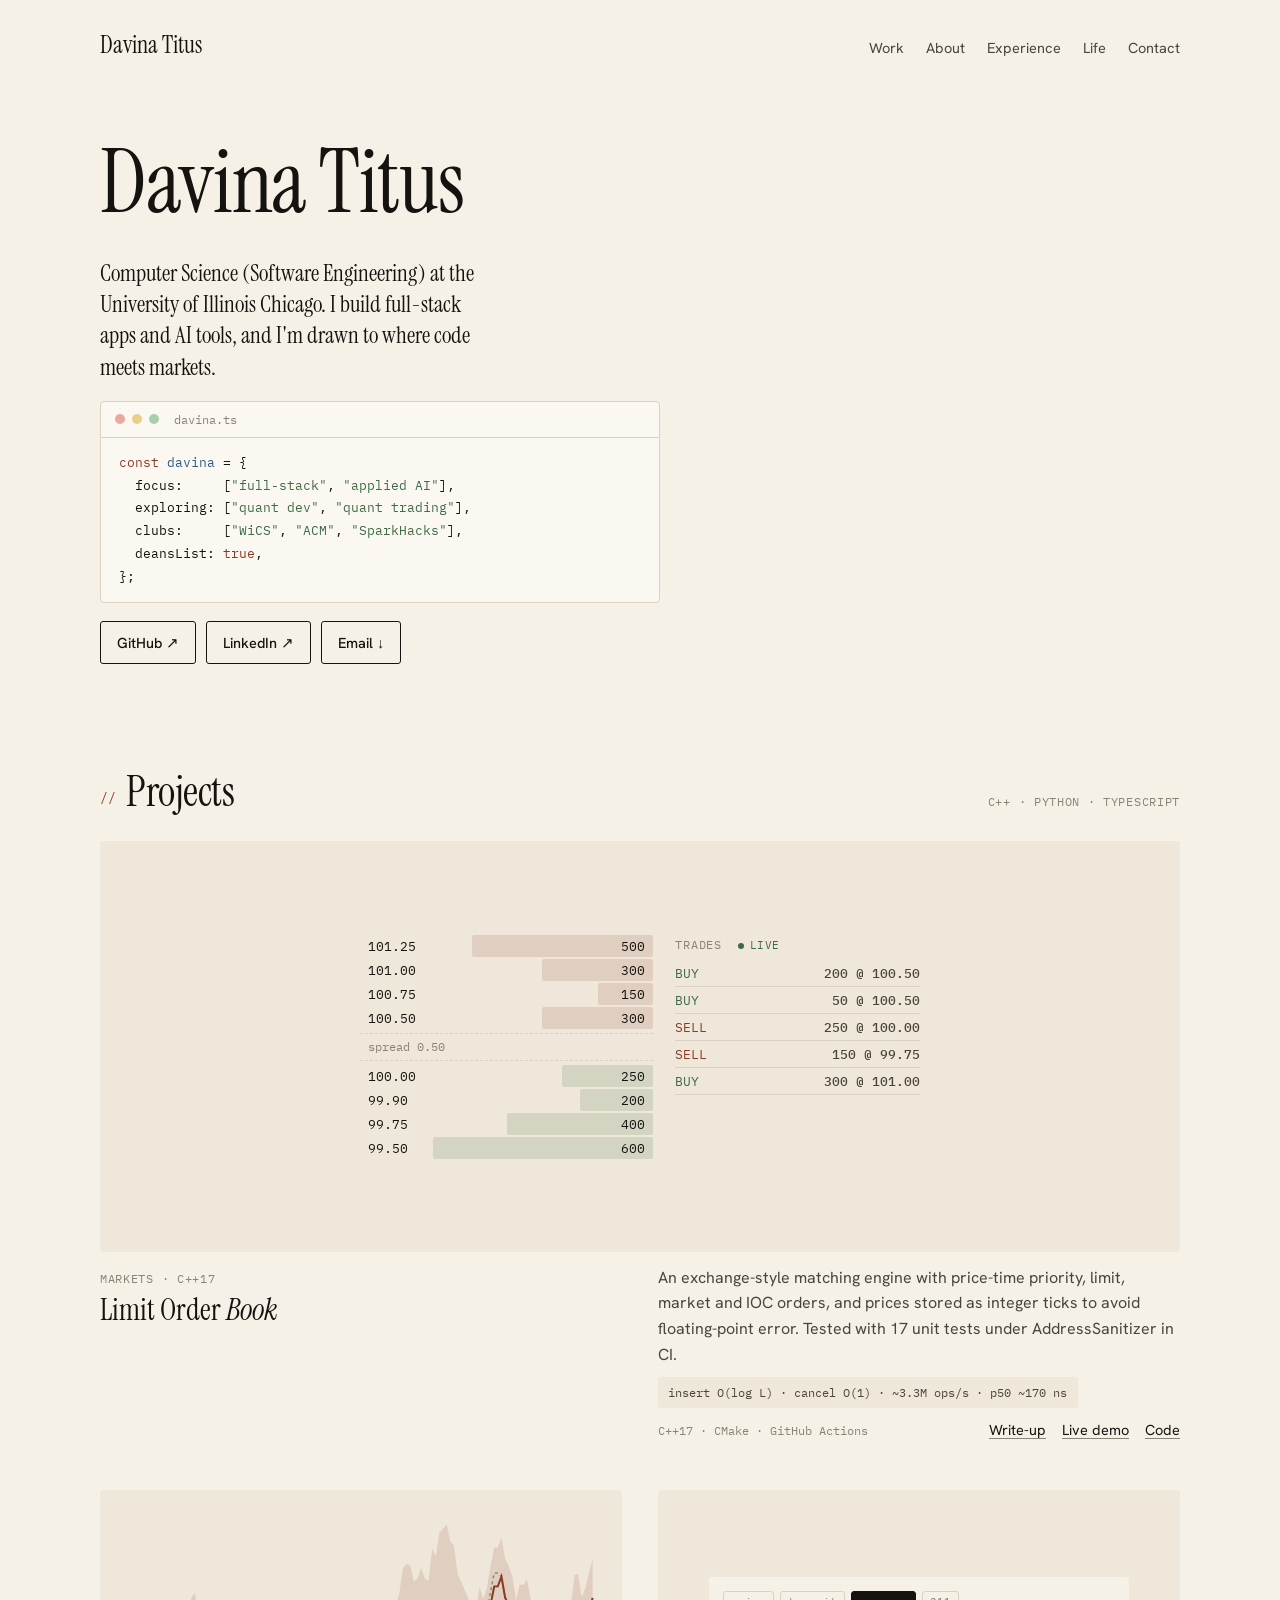
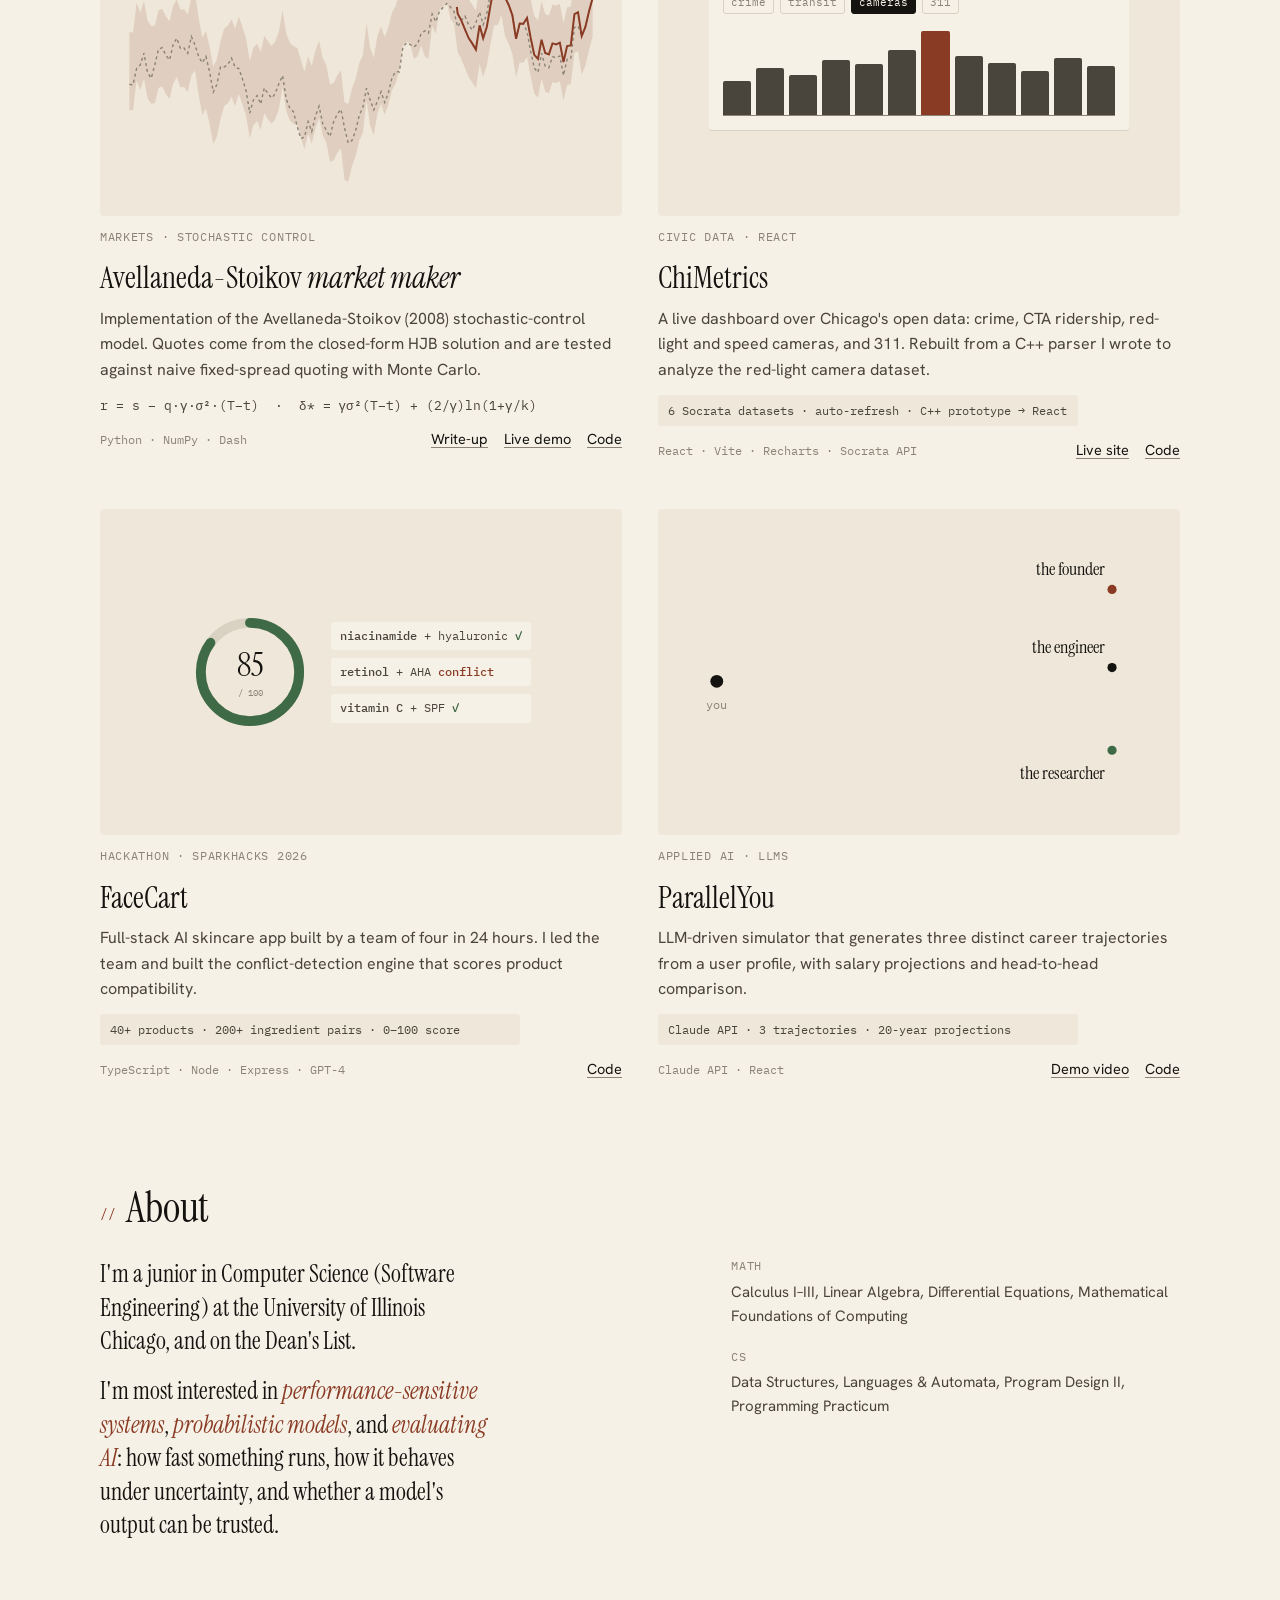
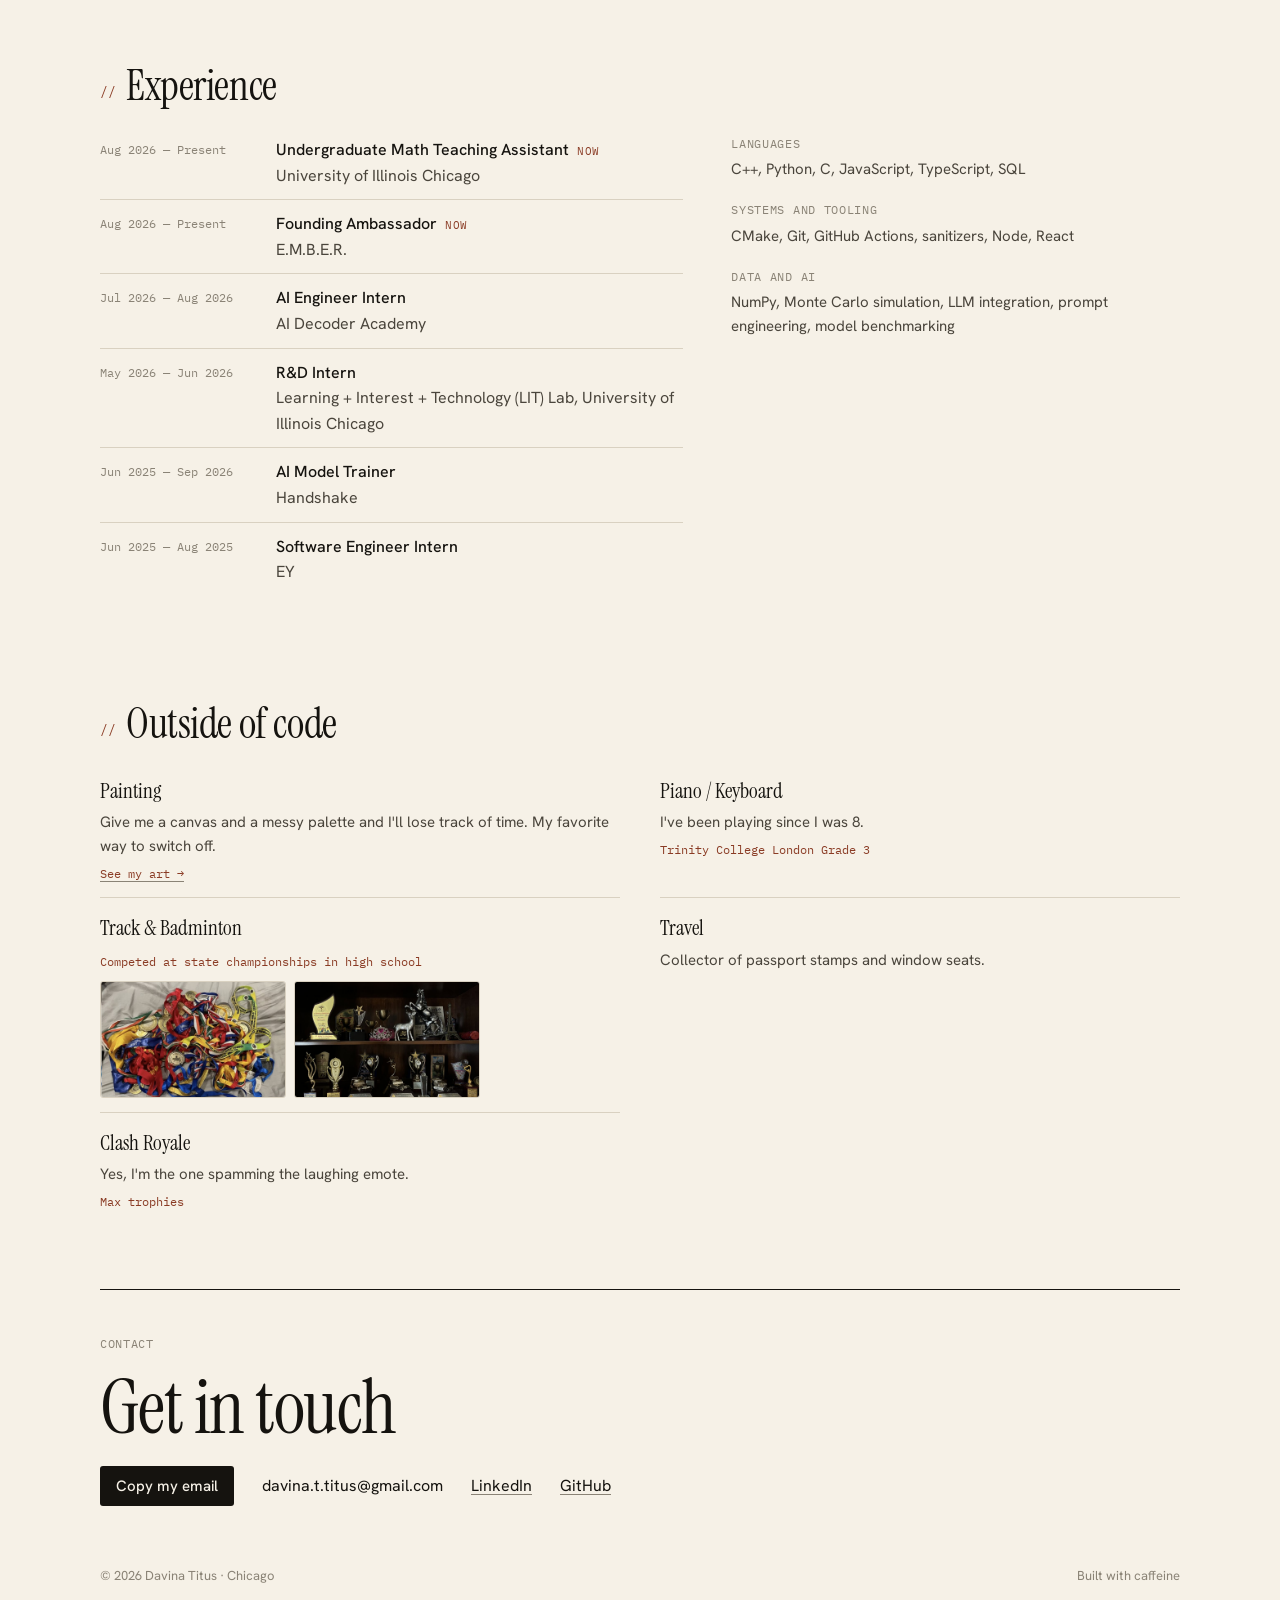
==== commit 1e3626ac: "Update Track & Badminton section in index.html Removed description from Track & Badminton section." ====
--- a/index.html
+++ b/index.html
@@ -460,7 +460,7 @@
     <div class="beyond">
       <div><h3>Painting</h3><p>Give me a canvas and a messy palette and I'll lose track of time. My favorite way to switch off.</p><p class="ach"><a href="art.html">See my art →</a></p></div>
       <div><h3>Piano / Keyboard</h3><p>I've been playing since I was 8.</p><p class="ach">Trinity College London Grade 3</p></div>
-      <div><h3>Track &amp; Badminton</h3><p>I'll happily take you on in a rally, then race you to the snacks.</p><p class="ach">Competed at state championships in high school</p><div class="medals"><img class="medal" src="medals.jpg" alt="A pile of athletics medals and ribbons from school meets" loading="lazy"><img class="medal" src="trophies.jpg" alt="A shelf of trophies from school" loading="lazy"></div></div>
+      <div><h3>Track &amp; Badminton</h3><p></p><p class="ach">Competed at state championships in high school</p><div class="medals"><img class="medal" src="medals.jpg" alt="A pile of athletics medals and ribbons from school meets" loading="lazy"><img class="medal" src="trophies.jpg" alt="A shelf of trophies from school" loading="lazy"></div></div>
       <div><h3>Travel</h3><p>Collector of passport stamps and window seats.</p></div>
       <div><h3>Clash Royale</h3><p>Yes, I'm the one spamming the laughing emote.</p><p class="ach">Max trophies</p></div>
     </div>
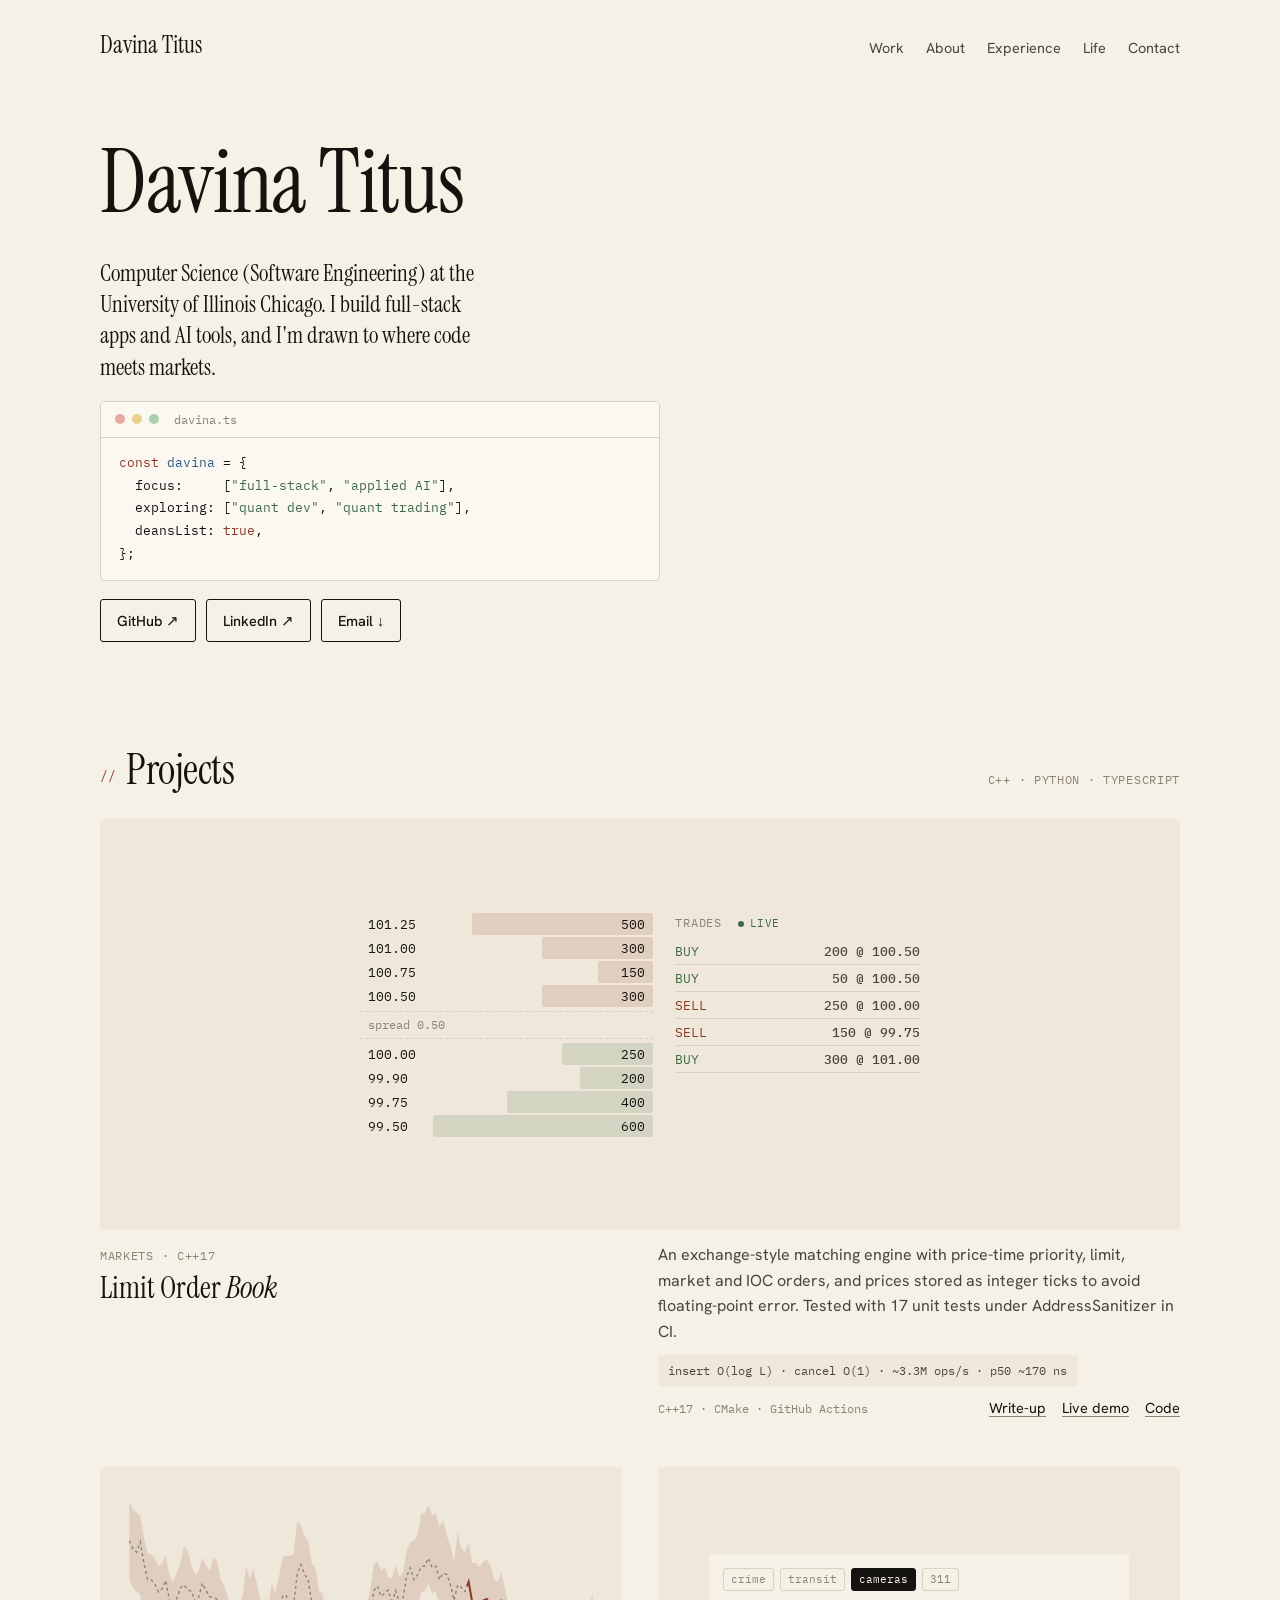
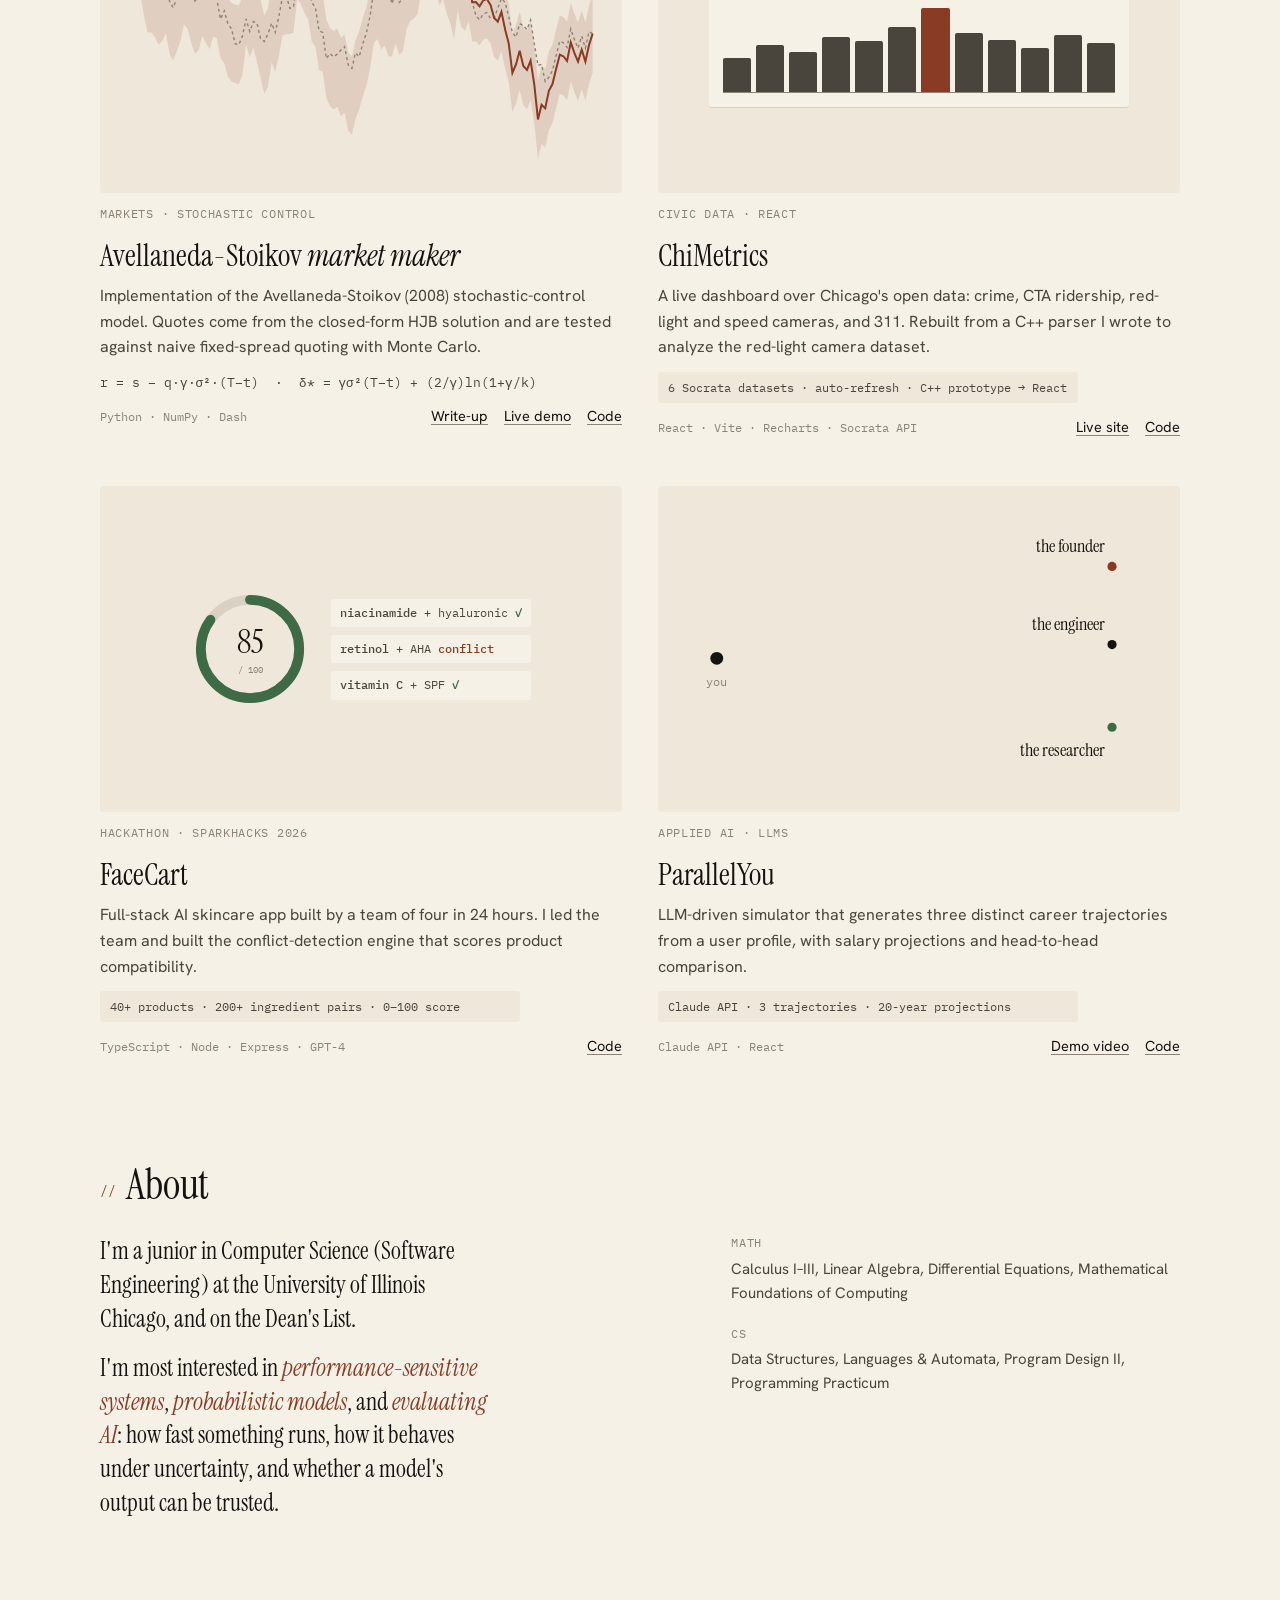
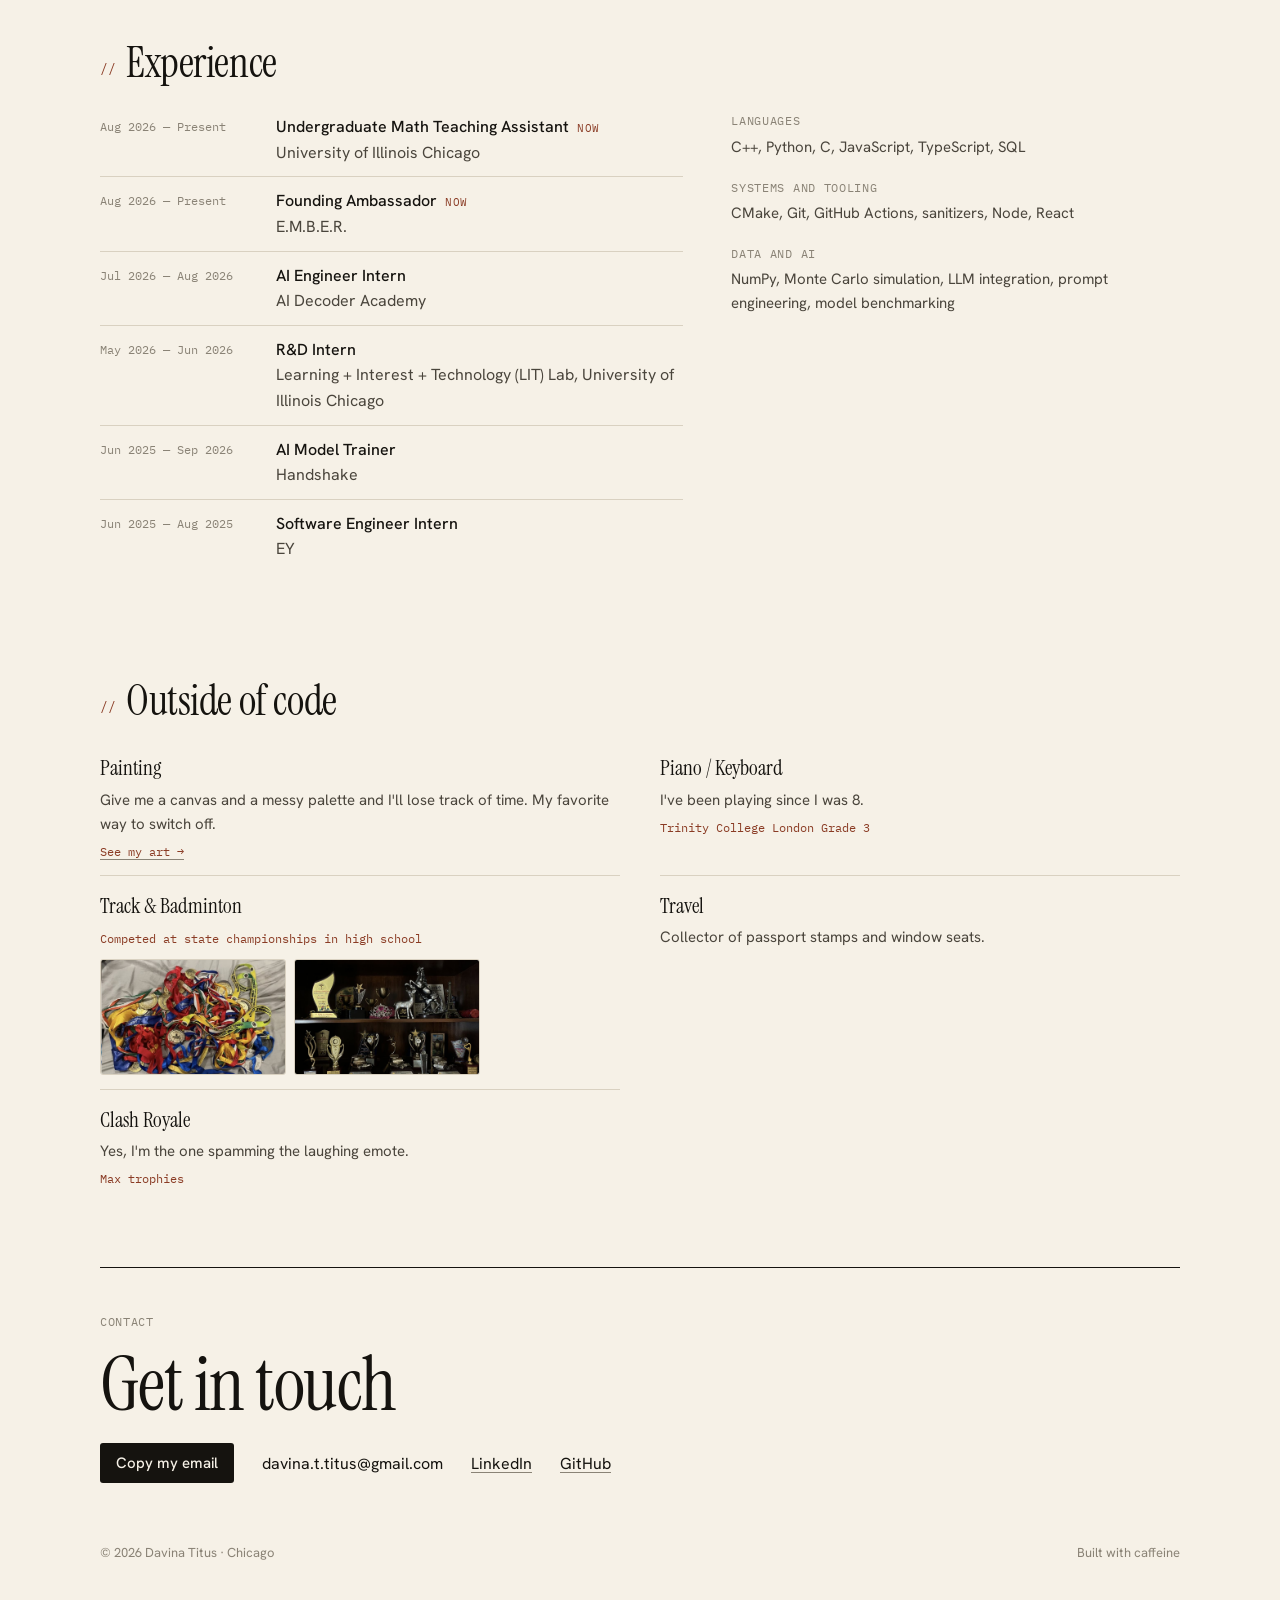
==== commit 956a11f5: "Remove clubs property from davina object Removed 'clubs' property from the davina object." ====
--- a/index.html
+++ b/index.html
@@ -289,7 +289,6 @@
 <pre><span class="k">const</span> <span class="p">davina</span> = {
   focus:     [<span class="s">"full-stack"</span>, <span class="s">"applied AI"</span>],
   exploring: [<span class="s">"quant dev"</span>, <span class="s">"quant trading"</span>],
-  clubs:     [<span class="s">"WiCS"</span>, <span class="s">"ACM"</span>, <span class="s">"SparkHacks"</span>],
   deansList: <span class="k">true</span>,
 };</pre>
       </div>
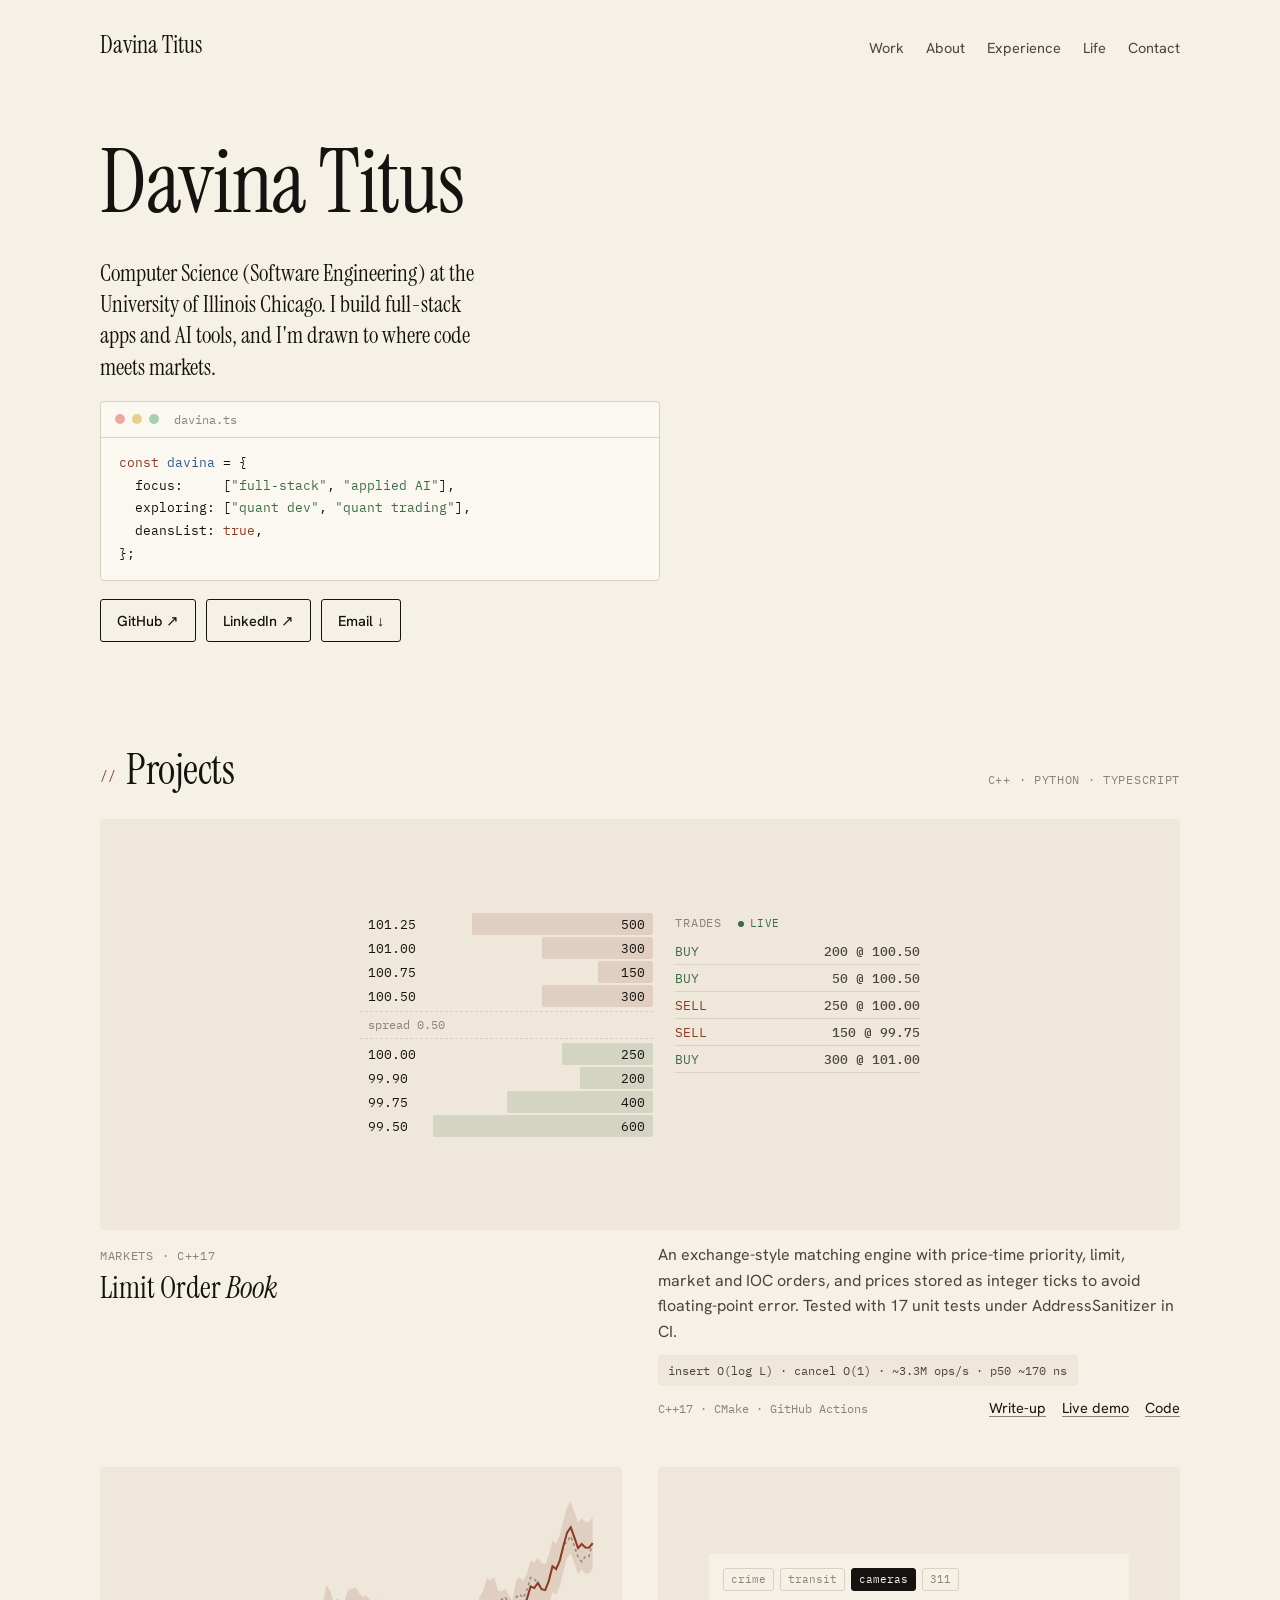
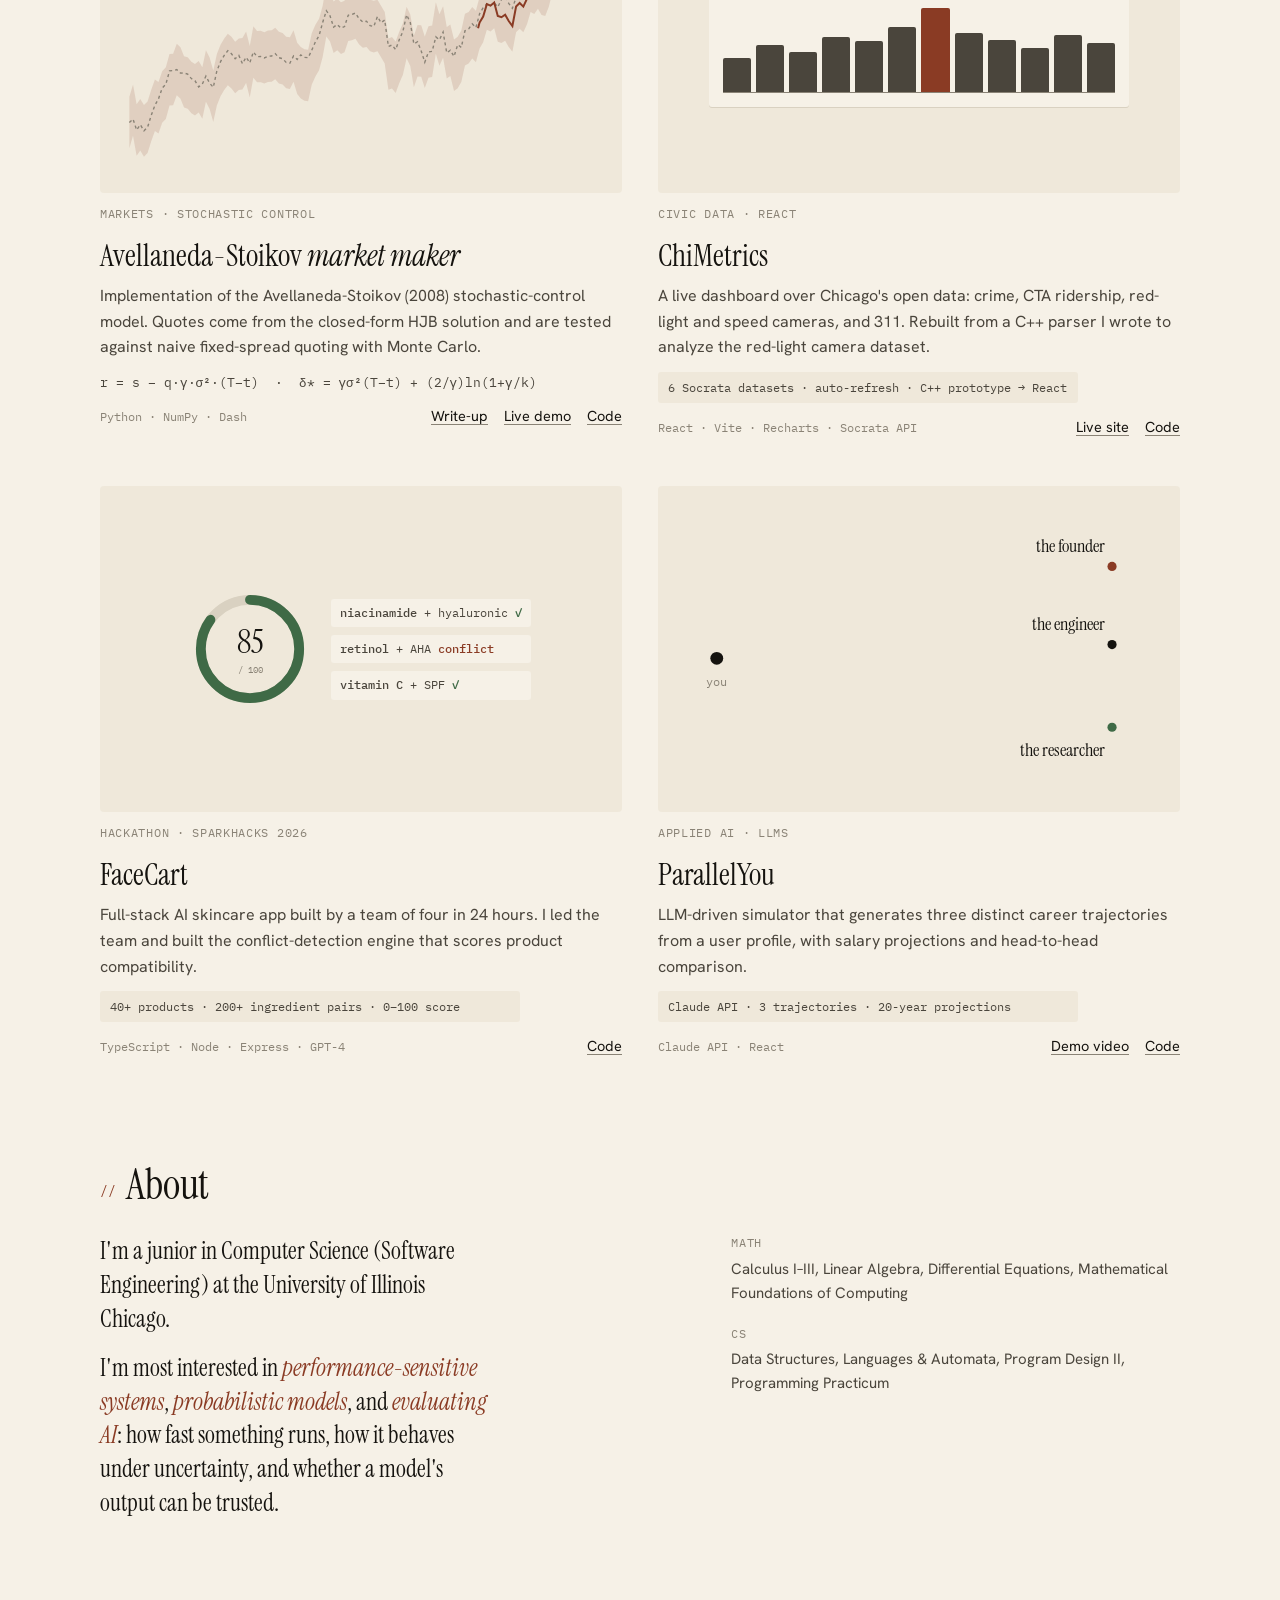
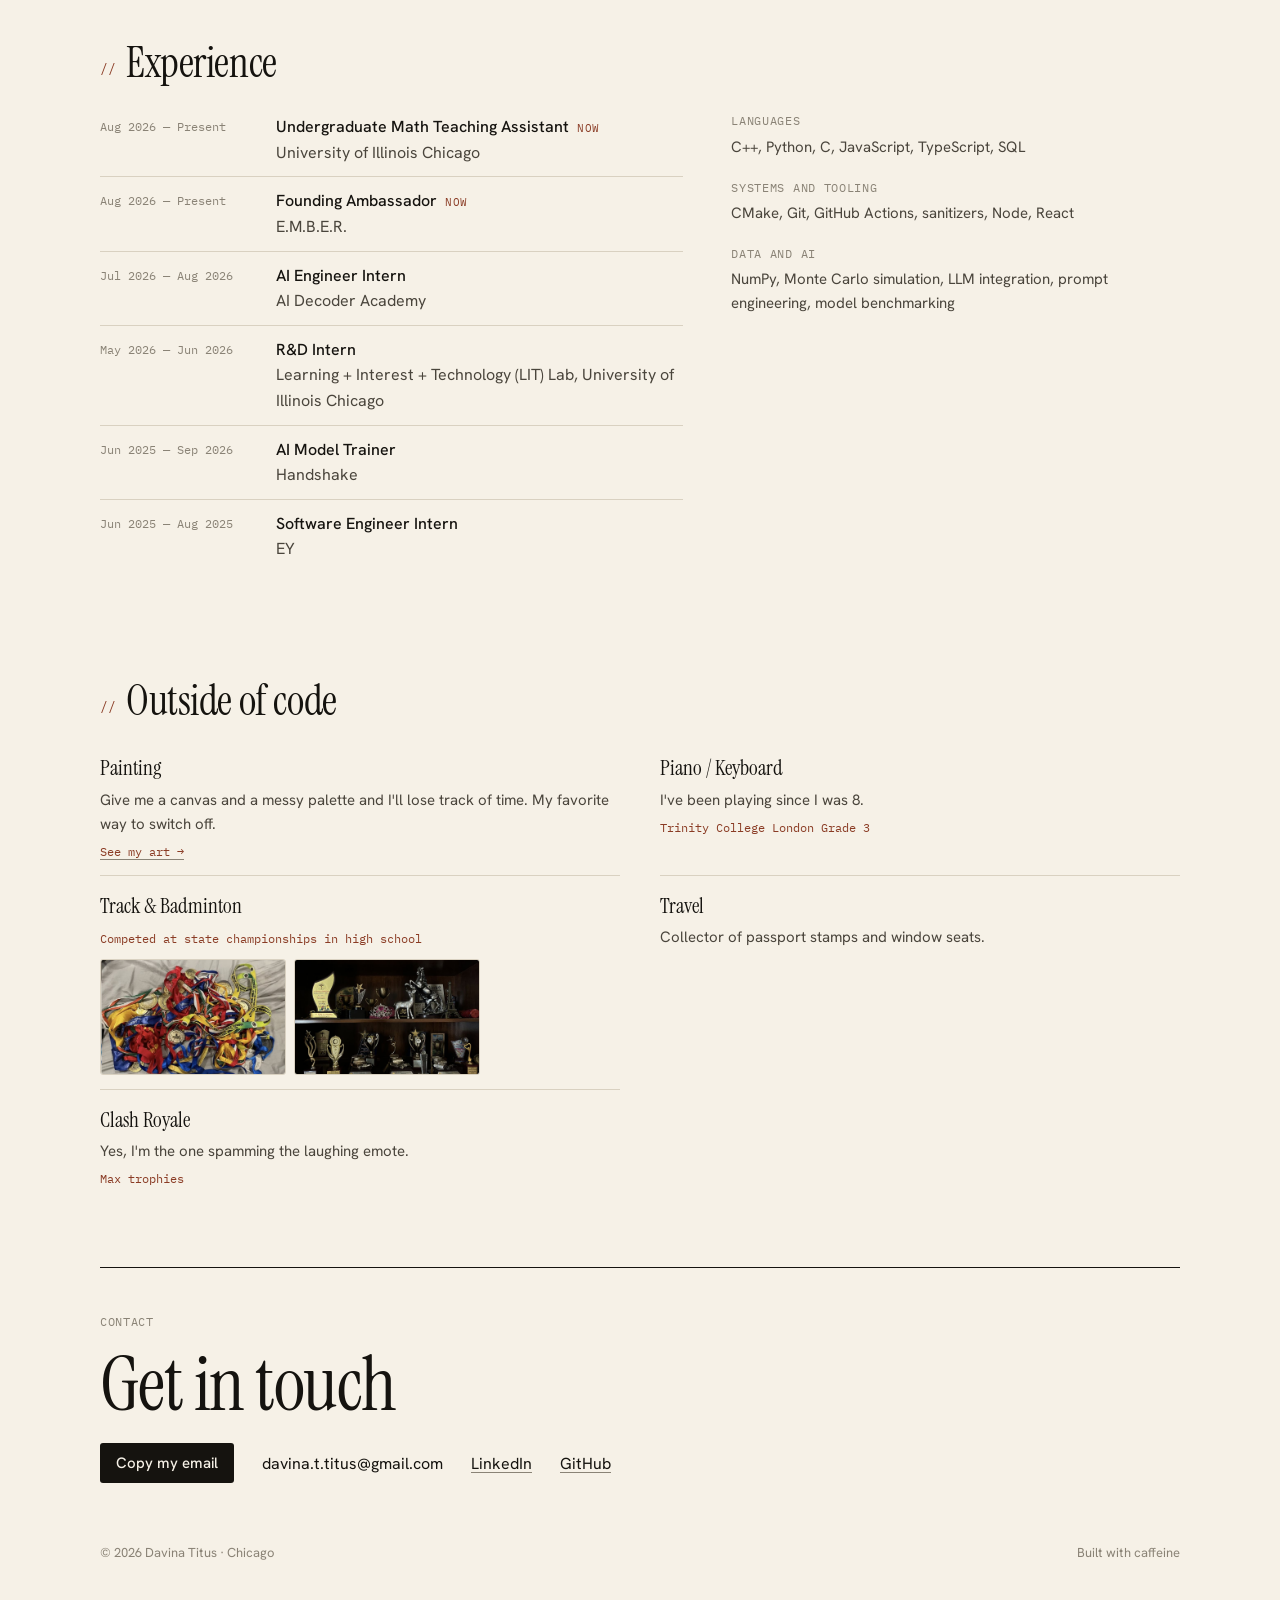
==== commit 6de97508: "Update about section in index.html Removed mention of being on the Dean's List." ====
--- a/index.html
+++ b/index.html
@@ -420,7 +420,7 @@
     <div class="shead"><h2><span class="cm-l">//</span>About</h2></div>
     <div class="about">
       <div class="prose">
-        <p>I'm a junior in Computer Science (Software Engineering) at the University of Illinois Chicago, and on the Dean's List.</p>
+        <p>I'm a junior in Computer Science (Software Engineering) at the University of Illinois Chicago.</p>
         <p>I'm most interested in <em>performance-sensitive systems</em>, <em>probabilistic models</em>, and <em>evaluating AI</em>: how fast something runs, how it behaves under uncertainty, and whether a model's output can be trusted.</p>
       </div>
       <div class="kit">
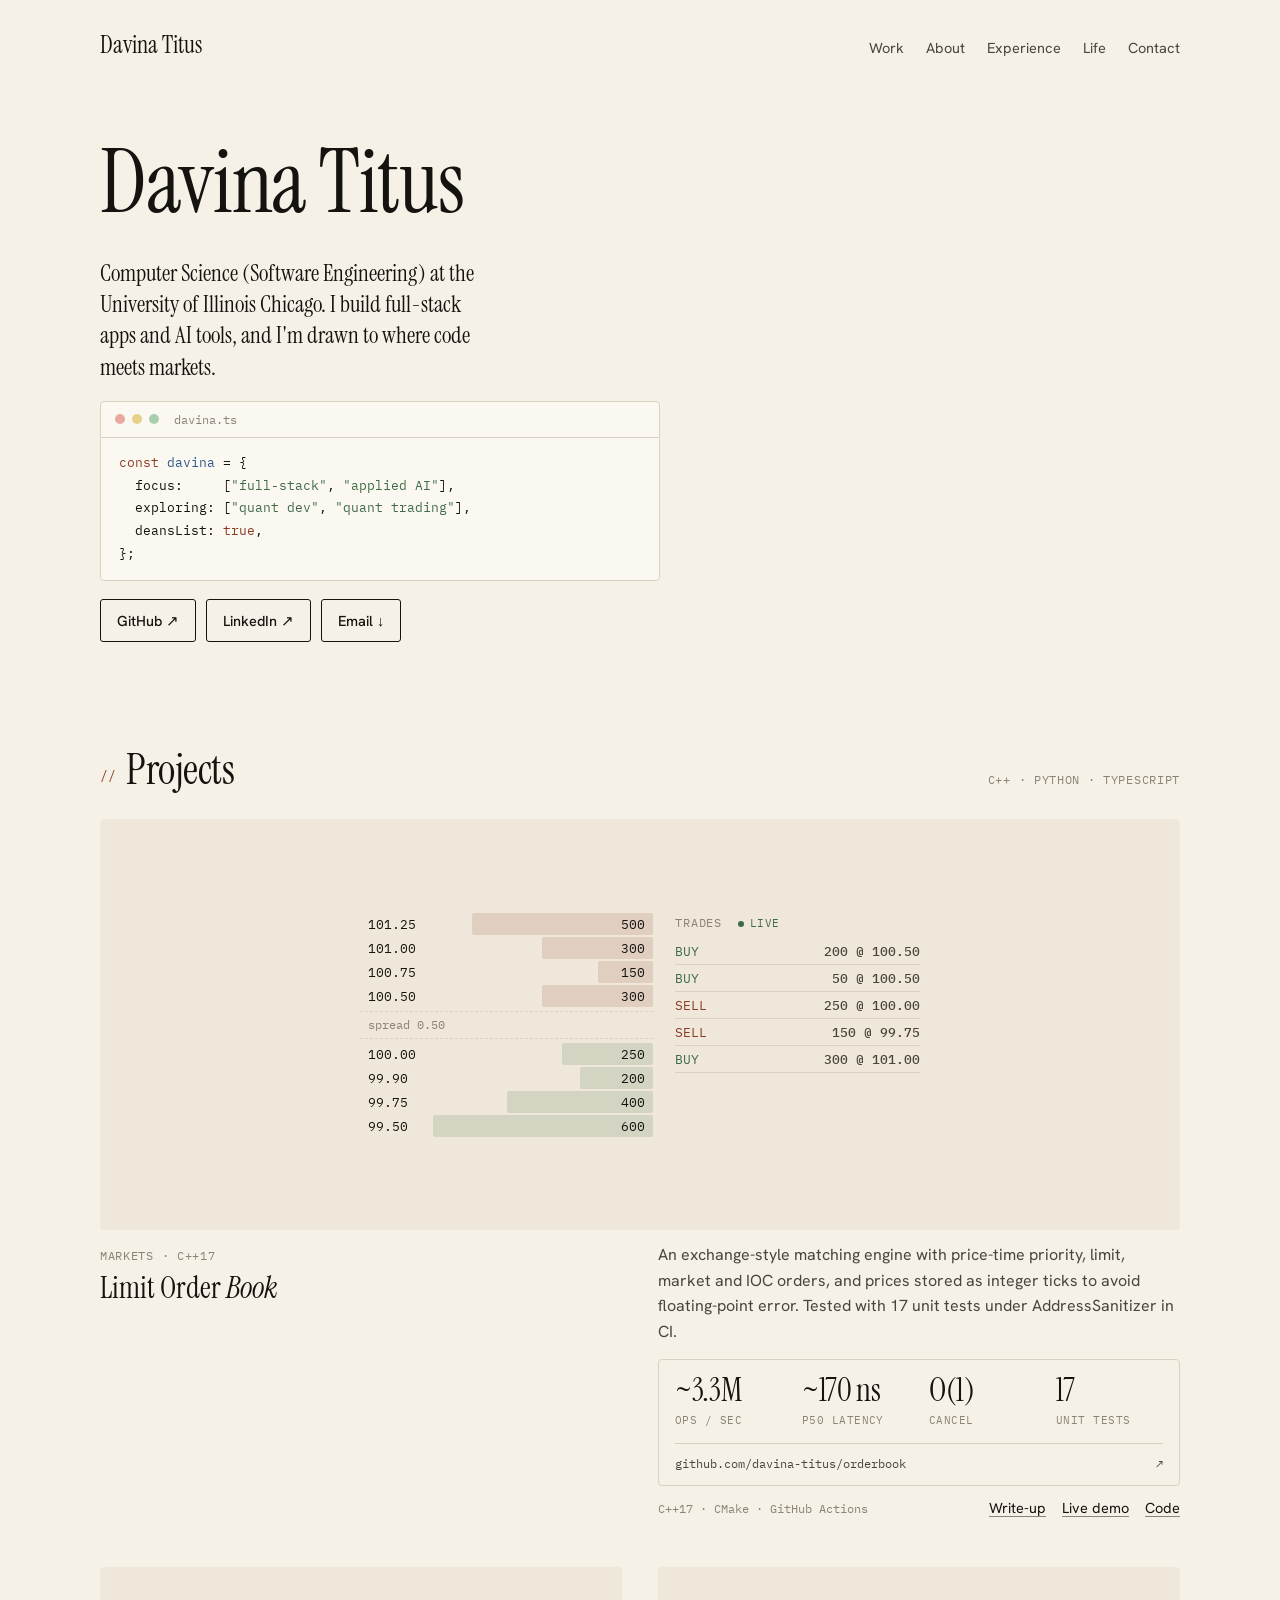
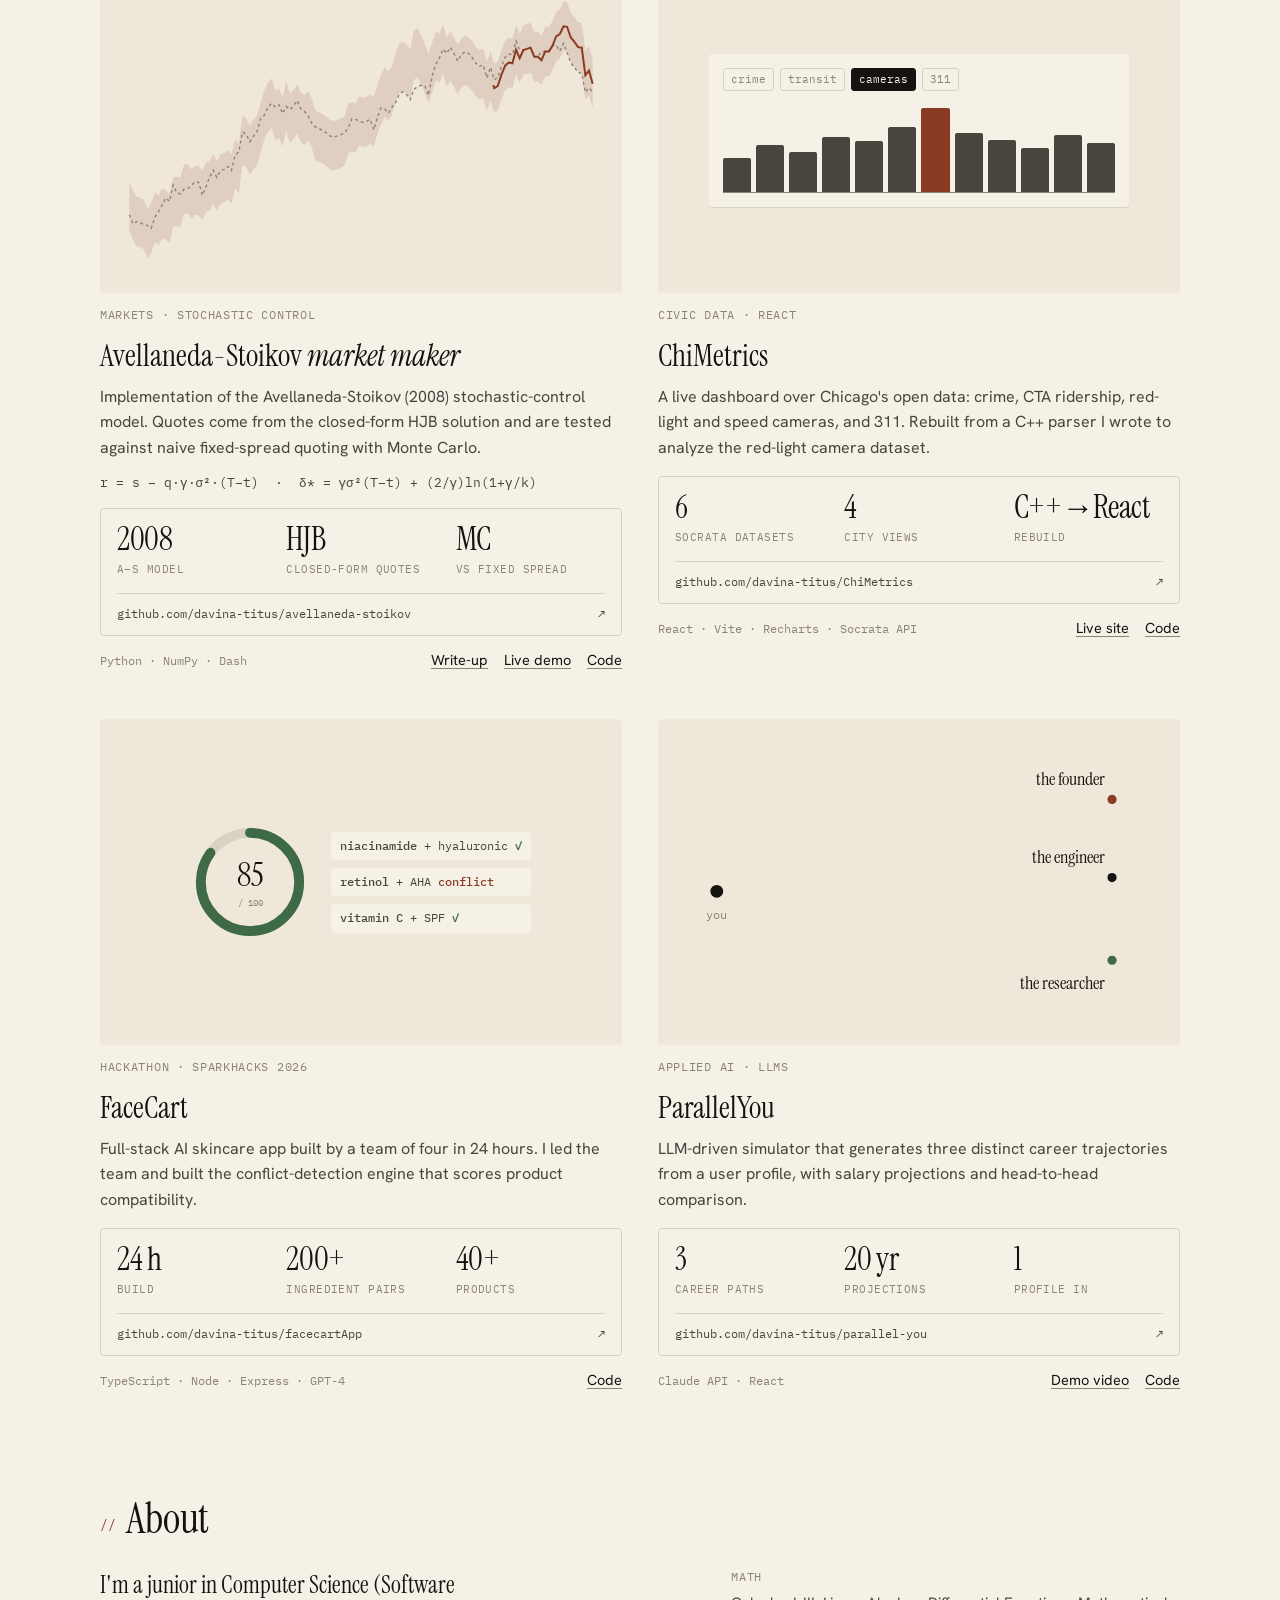
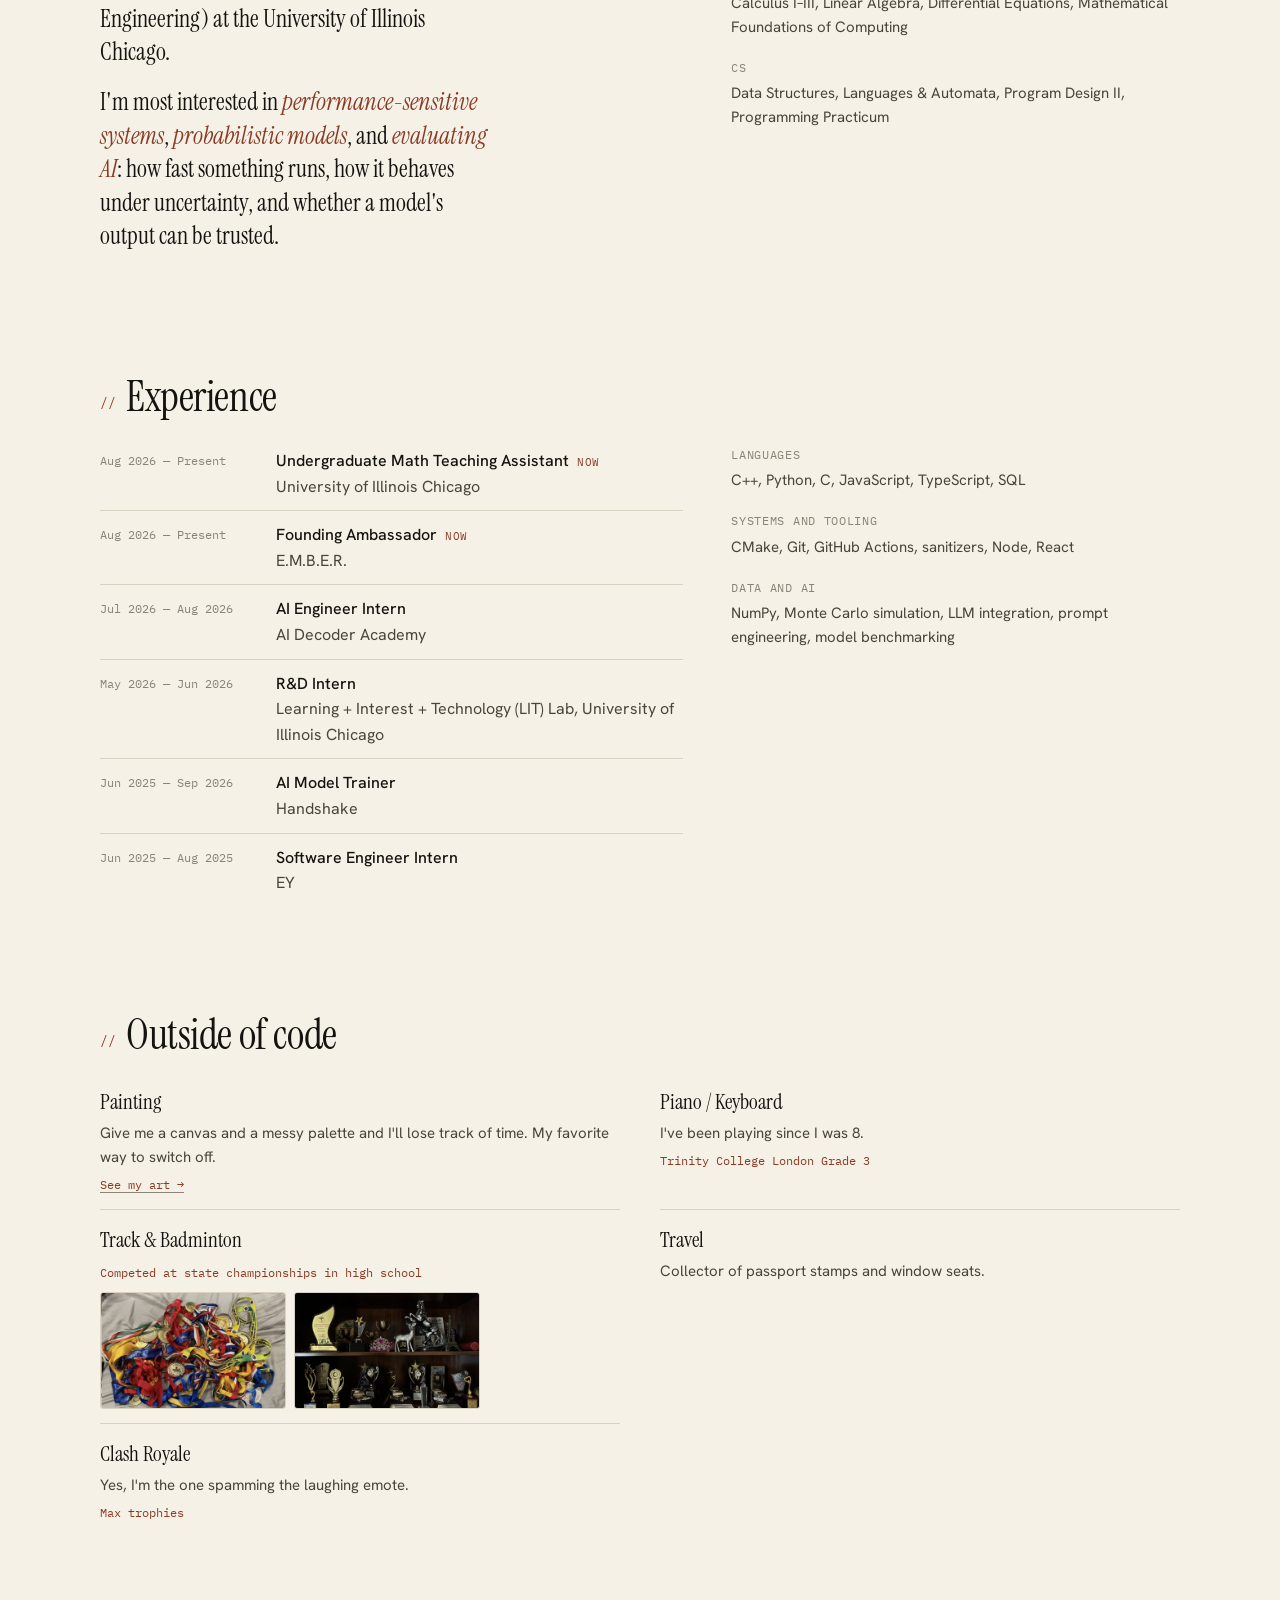
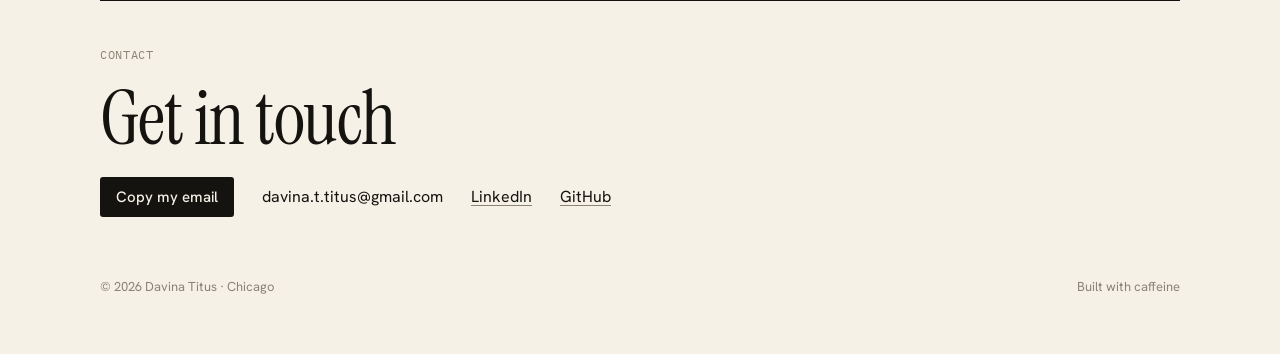
==== commit 5a9186f0: "Add files via upload" ====
--- a/index.html
+++ b/index.html
@@ -269,6 +269,22 @@
     @keyframes ring{from{stroke-dasharray:0 314}to{stroke-dasharray:267 314}}
   }
 }
+/* clickable stat box: big numbers, whole box opens the GitHub repo */
+.stats{display:block;text-decoration:none;color:var(--ink);border:1px solid var(--rule);border-radius:4px;padding:14px 16px 12px;margin-top:4px;background:transparent;
+  transition:border-color .2s,background .2s,transform .25s cubic-bezier(.2,.7,.2,1)}
+.stats:hover{border-color:var(--ink);background:var(--plate);transform:translateY(-2px);color:var(--ink)}
+.stats:focus-visible{outline:2px solid var(--ink);outline-offset:3px}
+.stats .nums{display:grid;grid-template-columns:repeat(4,minmax(0,1fr));gap:12px 20px}
+.tile:not(.wide) .stats .nums{grid-template-columns:repeat(3,minmax(0,1fr))}
+.stats .nums div{min-width:0}
+.stats b{display:block;font-family:var(--serif);font-weight:400;font-size:clamp(24px,2.5vw,32px);line-height:1;letter-spacing:-.01em;font-variant-numeric:tabular-nums}
+.stats .nums span{font-family:var(--mono);font-size:11px;letter-spacing:.04em;text-transform:uppercase;color:var(--ink-3)}
+.stats .gh{display:flex;justify-content:space-between;align-items:center;gap:12px;margin-top:12px;padding-top:10px;border-top:1px solid var(--rule);
+  font-family:var(--mono);font-size:12px;color:var(--ink-2)}
+.stats .gh i{font-style:normal;transition:transform .2s}
+.stats:hover .gh{color:var(--mark)}
+.stats:hover .gh i{transform:translate(2px,-2px)}
+@media (max-width:860px){.stats .nums{grid-template-columns:repeat(2,minmax(0,1fr))}}
 </style>
 </head>
 <body>
@@ -331,7 +347,15 @@
           </div>
           <div style="display:flex;flex-direction:column;gap:10px">
             <p>An exchange-style matching engine with price-time priority, limit, market and IOC orders, and prices stored as integer ticks to avoid floating-point error. Tested with 17 unit tests under AddressSanitizer in CI.</p>
-            <p class="spec">insert O(log L) · cancel O(1) · ~3.3M ops/s · p50 ~170 ns</p>
+            <a class="stats" href="https://github.com/davina-titus/orderbook" target="_blank" rel="noopener">
+              <div class="nums">
+                <div><b>~3.3M</b><span>ops / sec</span></div>
+                <div><b>~170 ns</b><span>p50 latency</span></div>
+                <div><b>O(1)</b><span>cancel</span></div>
+                <div><b>17</b><span>unit tests</span></div>
+              </div>
+              <span class="gh"><span>github.com/davina-titus/orderbook</span><i>↗</i></span>
+            </a>
             <div class="tline"><span class="stack">C++17 · CMake · GitHub Actions</span><span class="links"><a href="orderbook.html">Write-up</a><a href="https://courageous-frangollo-012c00.netlify.app" target="_blank" rel="noopener">Live demo</a><a href="https://github.com/davina-titus/orderbook" target="_blank" rel="noopener">Code</a></span></div>
           </div>
         </div>
@@ -351,6 +375,14 @@
         <h3>Avellaneda-Stoikov <em>market maker</em></h3>
         <p>Implementation of the Avellaneda-Stoikov (2008) stochastic-control model. Quotes come from the closed-form HJB solution and are tested against naive fixed-spread quoting with Monte Carlo.</p>
         <p class="eq">r = s − q·γ·σ²·(T−t) &nbsp;·&nbsp; δ* = γσ²(T−t) + (2/γ)ln(1+γ/k)</p>
+        <a class="stats" href="https://github.com/davina-titus/avellaneda-stoikov" target="_blank" rel="noopener">
+          <div class="nums">
+            <div><b>2008</b><span>A–S model</span></div>
+            <div><b>HJB</b><span>closed-form quotes</span></div>
+            <div><b>MC</b><span>vs fixed spread</span></div>
+          </div>
+          <span class="gh"><span>github.com/davina-titus/avellaneda-stoikov</span><i>↗</i></span>
+        </a>
         <div class="tline"><span class="stack">Python · NumPy · Dash</span><span class="links"><a href="market-maker.html">Write-up</a><a href="https://stellar-faun-e1c90a.netlify.app" target="_blank" rel="noopener">Live demo</a><a href="https://github.com/davina-titus/avellaneda-stoikov" target="_blank" rel="noopener">Code</a></span></div>
       </article>
 
@@ -364,7 +396,14 @@
         <span class="label">Civic data · React</span>
         <h3>ChiMetrics</h3>
         <p>A live dashboard over Chicago's open data: crime, CTA ridership, red-light and speed cameras, and 311. Rebuilt from a C++ parser I wrote to analyze the red-light camera dataset.</p>
-        <p class="spec">6 Socrata datasets · auto-refresh · C++ prototype → React</p>
+        <a class="stats" href="https://github.com/davina-titus/ChiMetrics" target="_blank" rel="noopener">
+          <div class="nums">
+            <div><b>6</b><span>Socrata datasets</span></div>
+            <div><b>4</b><span>city views</span></div>
+            <div><b>C++→React</b><span>rebuild</span></div>
+          </div>
+          <span class="gh"><span>github.com/davina-titus/ChiMetrics</span><i>↗</i></span>
+        </a>
         <div class="tline"><span class="stack">React · Vite · Recharts · Socrata API</span><span class="links"><a href="https://chi-metrics.vercel.app" target="_blank" rel="noopener">Live site</a><a href="https://github.com/davina-titus/ChiMetrics" target="_blank" rel="noopener">Code</a></span></div>
       </article>
 
@@ -387,7 +426,14 @@
         <span class="label">Hackathon · SparkHacks 2026</span>
         <h3>FaceCart</h3>
         <p>Full-stack AI skincare app built by a team of four in 24 hours. I led the team and built the conflict-detection engine that scores product compatibility.</p>
-        <p class="spec">40+ products · 200+ ingredient pairs · 0–100 score</p>
+        <a class="stats" href="https://github.com/davina-titus/facecartApp" target="_blank" rel="noopener">
+          <div class="nums">
+            <div><b>24 h</b><span>build</span></div>
+            <div><b>200+</b><span>ingredient pairs</span></div>
+            <div><b>40+</b><span>products</span></div>
+          </div>
+          <span class="gh"><span>github.com/davina-titus/facecartApp</span><i>↗</i></span>
+        </a>
         <div class="tline"><span class="stack">TypeScript · Node · Express · GPT-4</span><span class="links"><a href="https://github.com/davina-titus/facecartApp" target="_blank" rel="noopener">Code</a></span></div>
       </article>
 
@@ -410,7 +456,14 @@
         <span class="label">Applied AI · LLMs</span>
         <h3>ParallelYou</h3>
         <p>LLM-driven simulator that generates three distinct career trajectories from a user profile, with salary projections and head-to-head comparison.</p>
-        <p class="spec">Claude API · 3 trajectories · 20-year projections</p>
+        <a class="stats" href="https://github.com/davina-titus/parallel-you" target="_blank" rel="noopener">
+          <div class="nums">
+            <div><b>3</b><span>career paths</span></div>
+            <div><b>20 yr</b><span>projections</span></div>
+            <div><b>1</b><span>profile in</span></div>
+          </div>
+          <span class="gh"><span>github.com/davina-titus/parallel-you</span><i>↗</i></span>
+        </a>
         <div class="tline"><span class="stack">Claude API · React</span><span class="links"><a href="https://youtu.be/glDdiWyR_kc" target="_blank" rel="noopener">Demo video</a><a href="https://github.com/davina-titus/parallel-you" target="_blank" rel="noopener">Code</a></span></div>
       </article>
     </div>
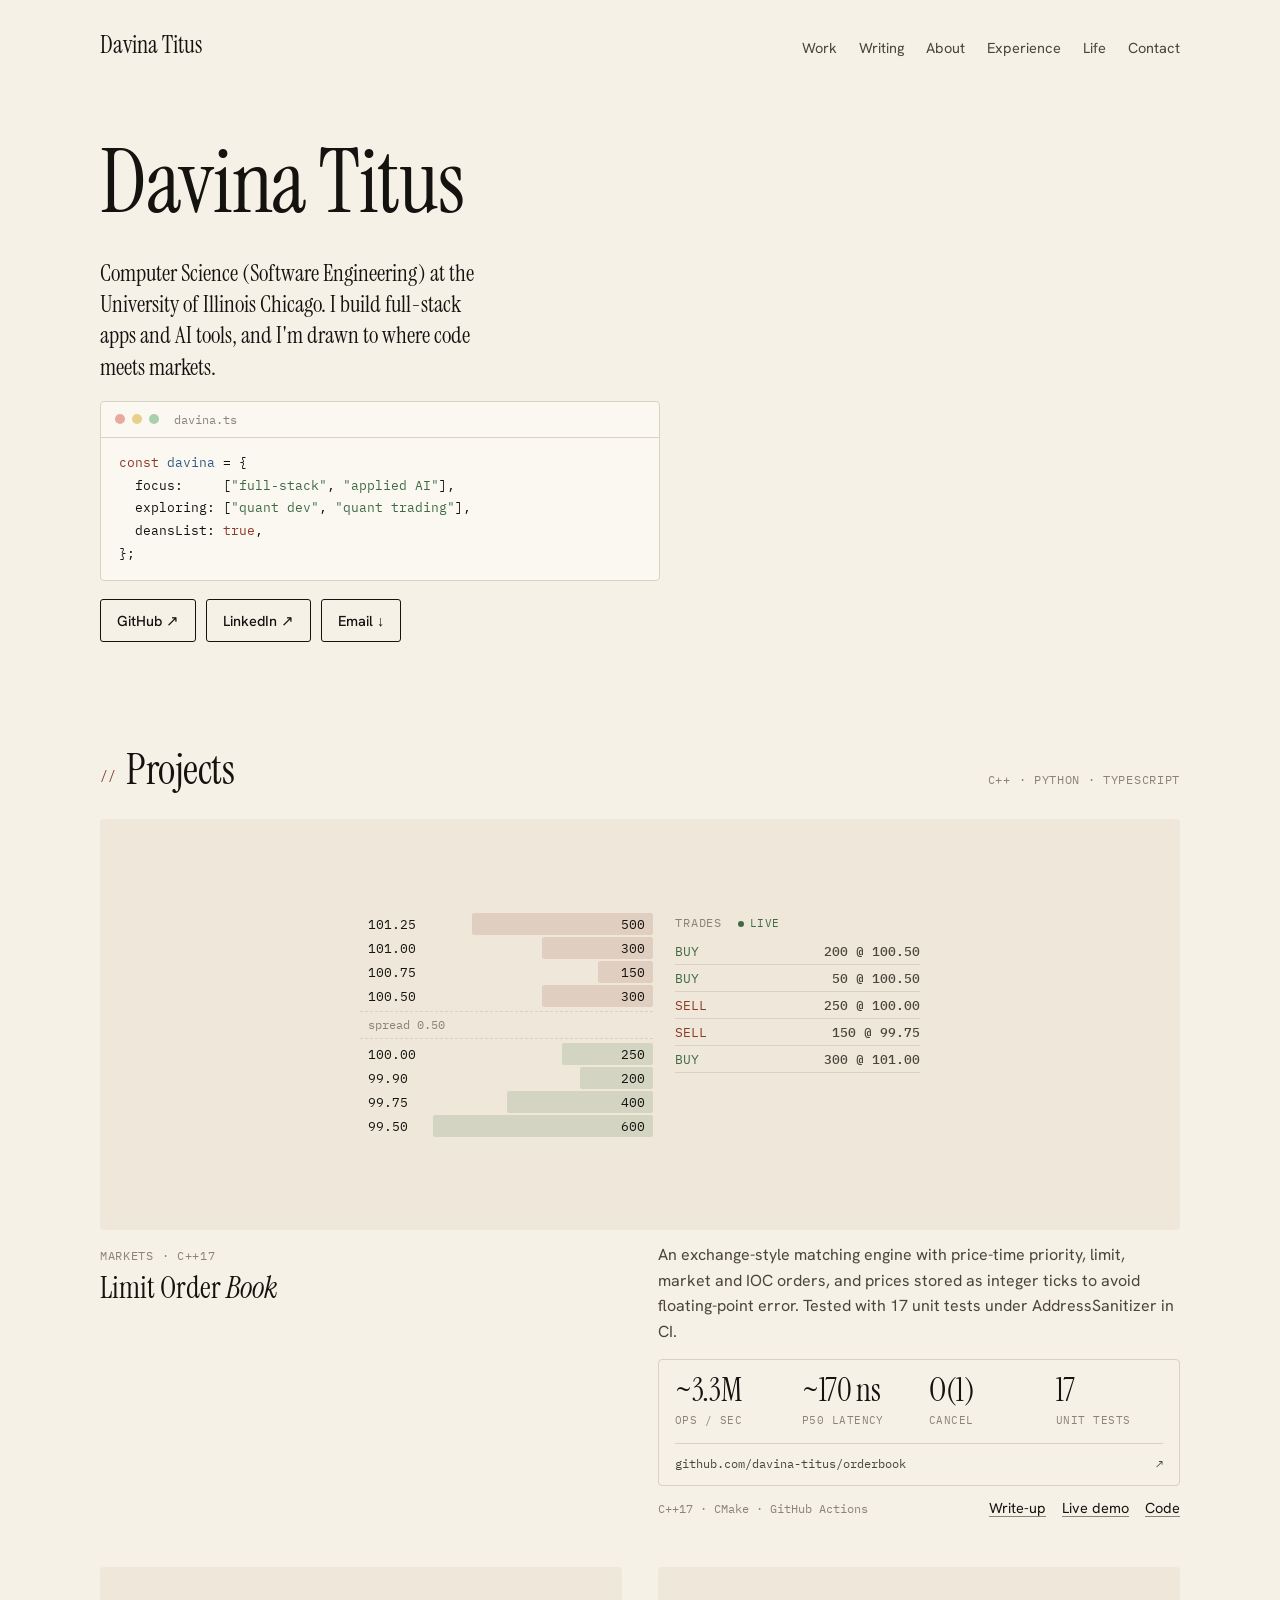
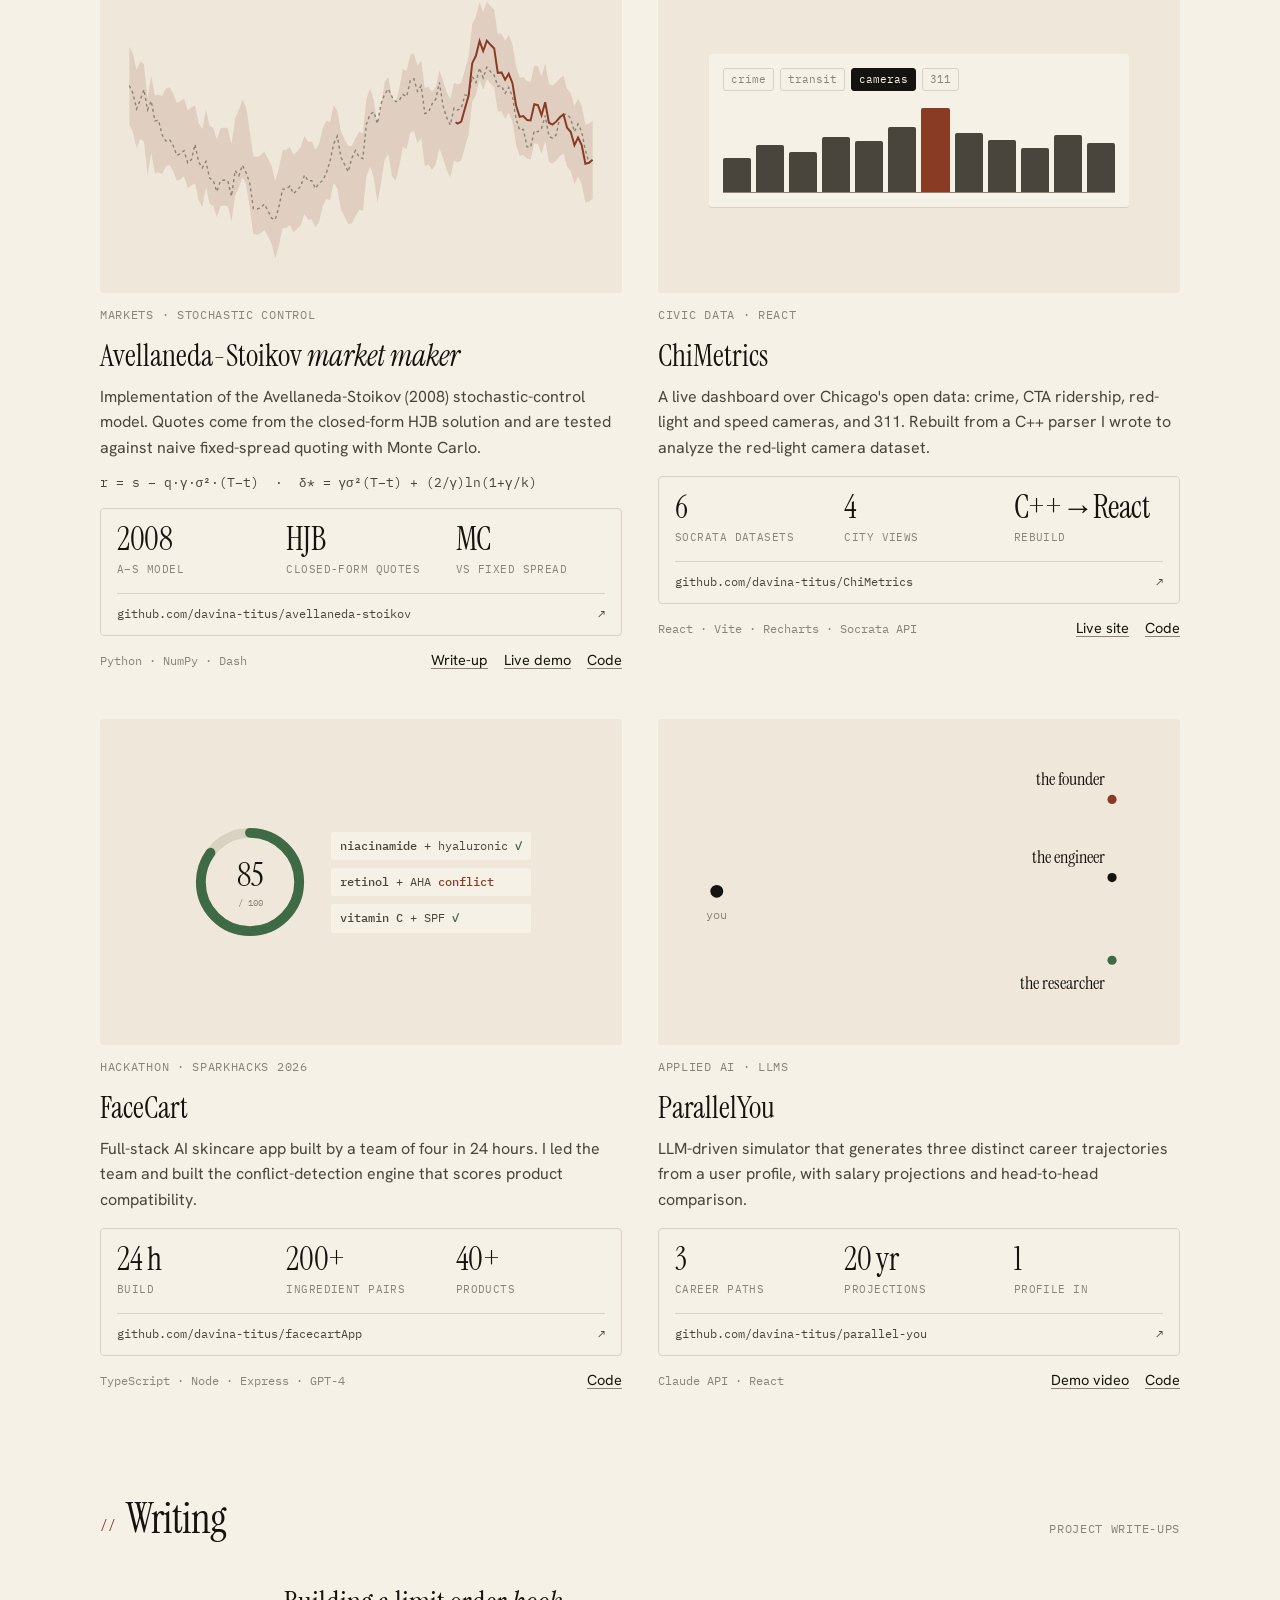
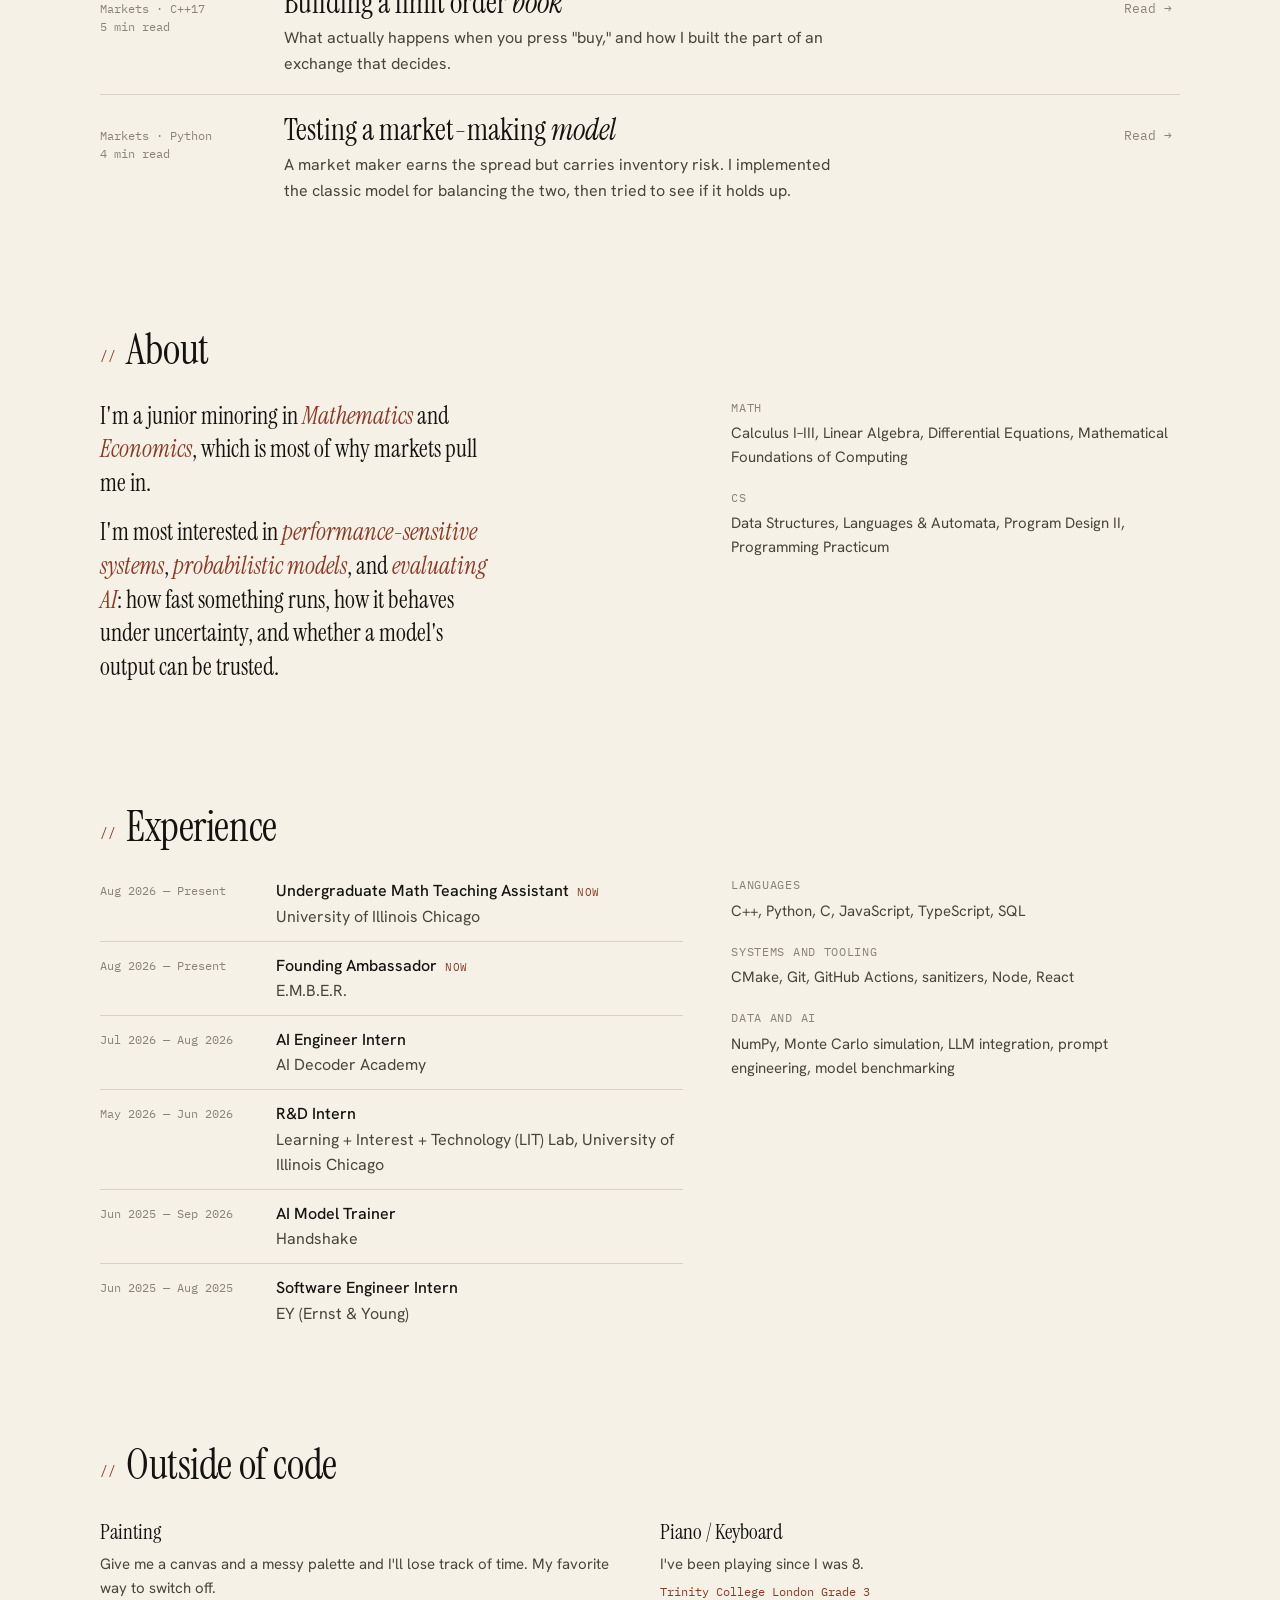
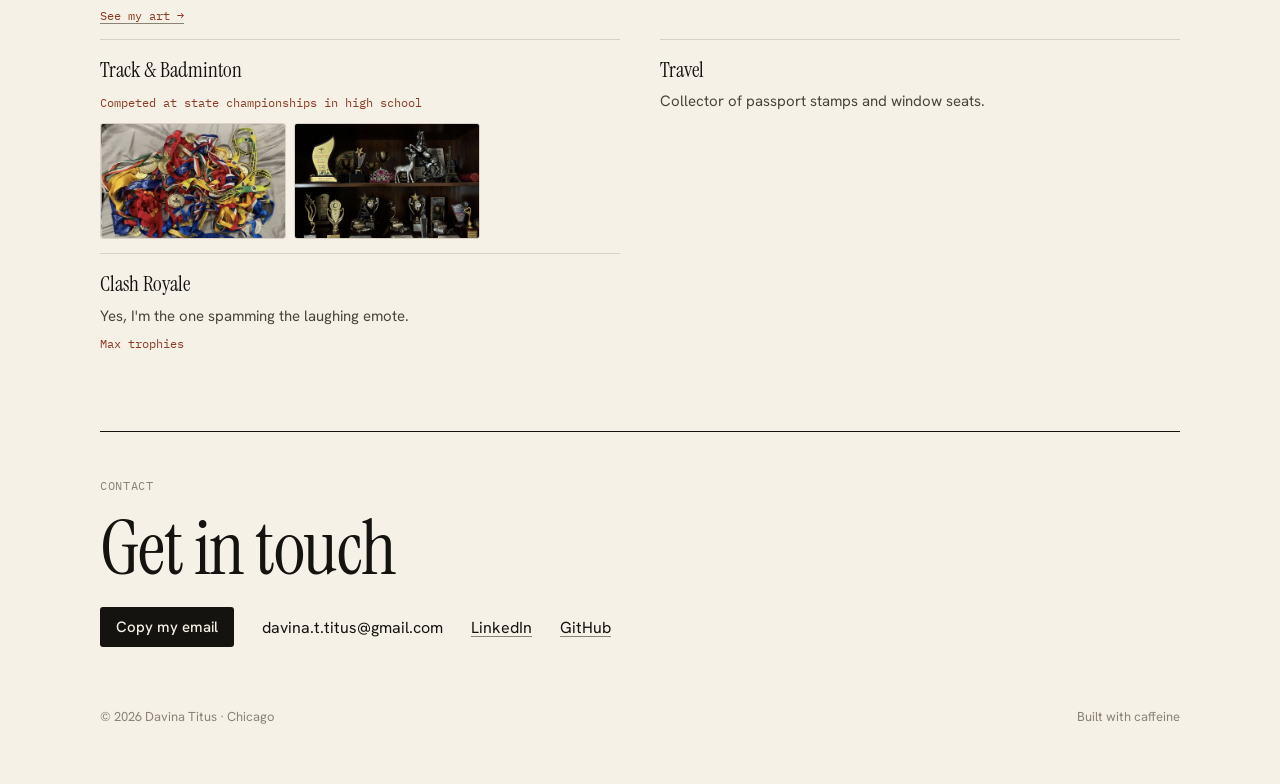
==== commit dab586ec: "Rename index (1).html to index.html" ====
--- a/index.html
+++ b/index.html
@@ -251,7 +251,7 @@
 
   /* scroll: sections and tiles settle in as they enter view (browsers without scroll timelines just show everything) */
   @supports (animation-timeline: view()){
-    .shead,.tile,.about > *,.split > *,.beyond > div,.contact{animation:settle linear both;animation-timeline:view();animation-range:entry 0% cover 22%}
+    .shead,.tile,.writing li,.about > *,.split > *,.beyond > div,.contact{animation:settle linear both;animation-timeline:view();animation-range:entry 0% cover 22%}
     .shead h2{animation:wipe linear both;animation-timeline:view();animation-range:entry 10% cover 25%}
     @keyframes settle{from{opacity:.001;transform:translateY(28px)}to{opacity:1;transform:none}}
     @keyframes wipe{from{clip-path:inset(0 100% 0 0)}to{clip-path:inset(0 0 0 0)}}
@@ -285,6 +285,20 @@
 .stats:hover .gh{color:var(--mark)}
 .stats:hover .gh i{transform:translate(2px,-2px)}
 @media (max-width:860px){.stats .nums{grid-template-columns:repeat(2,minmax(0,1fr))}}
+/* writing list */
+.writing{list-style:none;margin:0;padding:0}
+.writing li{border-top:1px solid var(--rule)}
+.writing li:first-child{border-top:0}
+.writing a{display:grid;grid-template-columns:160px minmax(0,1fr) auto;gap:16px 24px;align-items:baseline;padding:18px 8px 18px 0;text-decoration:none;color:var(--ink);transition:background .2s}
+.writing a:hover{background:linear-gradient(90deg,var(--mark-soft),transparent 70%);color:var(--ink)}
+.writing .meta{font-family:var(--mono);font-size:12px;color:var(--ink-3);line-height:1.5}
+.writing h3{font-family:var(--serif);font-weight:400;font-size:clamp(24px,2.4vw,30px);line-height:1.1;margin:0 0 6px;transition:color .2s}
+.writing h3 em{font-style:italic}
+.writing p{margin:0;color:var(--ink-2);max-width:62ch}
+.writing .go{font-family:var(--mono);font-size:13px;color:var(--ink-3);white-space:nowrap;transition:color .2s,transform .2s}
+.writing a:hover h3,.writing a:hover .go{color:var(--mark)}
+.writing a:hover .go{transform:translateX(3px)}
+@media (max-width:620px){.writing a{grid-template-columns:1fr;gap:4px}.writing .go{display:none}}
 </style>
 </head>
 <body>
@@ -293,7 +307,7 @@
 <div class="page">
   <header class="mast">
     <a class="me" href="#top">Davina Titus</a>
-    <nav aria-label="Sections"><a href="#work">Work</a><a href="#about">About</a><a href="#path">Experience</a><a href="#beyond">Life</a><a href="#contact">Contact</a></nav>
+    <nav aria-label="Sections"><a href="#work">Work</a><a href="#writing">Writing</a><a href="#about">About</a><a href="#path">Experience</a><a href="#beyond">Life</a><a href="#contact">Contact</a></nav>
   </header>
 
   <div class="hero" id="top">
@@ -469,11 +483,27 @@
     </div>
   </section>
 
+  <section id="writing">
+    <div class="shead"><h2><span class="cm-l">//</span>Writing</h2><span class="label">Project write-ups</span></div>
+    <ul class="writing">
+      <li><a href="orderbook.html">
+        <span class="meta">Markets · C++17<br>5 min read</span>
+        <div><h3>Building a limit order <em>book</em></h3><p>What actually happens when you press "buy," and how I built the part of an exchange that decides.</p></div>
+        <span class="go">Read →</span>
+      </a></li>
+      <li><a href="market-maker.html">
+        <span class="meta">Markets · Python<br>4 min read</span>
+        <div><h3>Testing a market-making <em>model</em></h3><p>A market maker earns the spread but carries inventory risk. I implemented the classic model for balancing the two, then tried to see if it holds up.</p></div>
+        <span class="go">Read →</span>
+      </a></li>
+    </ul>
+  </section>
+
   <section id="about">
     <div class="shead"><h2><span class="cm-l">//</span>About</h2></div>
     <div class="about">
       <div class="prose">
-        <p>I'm a junior in Computer Science (Software Engineering) at the University of Illinois Chicago.</p>
+        <p>I'm a junior minoring in <em>Mathematics</em> and <em>Economics</em>, which is most of why markets pull me in.</p>
         <p>I'm most interested in <em>performance-sensitive systems</em>, <em>probabilistic models</em>, and <em>evaluating AI</em>: how fast something runs, how it behaves under uncertainty, and whether a model's output can be trusted.</p>
       </div>
       <div class="kit">
@@ -494,7 +524,7 @@
         <li><span class="when">Jul 2026 — Aug 2026</span><div><b>AI Engineer Intern</b><br><span>AI Decoder Academy</span></div></li>
         <li><span class="when">May 2026 — Jun 2026</span><div><b>R&amp;D Intern</b><br><span>Learning + Interest + Technology (LIT) Lab, University of Illinois Chicago</span></div></li>
         <li><span class="when">Jun 2025 — Sep 2026</span><div><b>AI Model Trainer</b><br><span>Handshake</span></div></li>
-        <li><span class="when">Jun 2025 — Aug 2025</span><div><b>Software Engineer Intern</b><br><span>EY</span></div></li>
+        <li><span class="when">Jun 2025 — Aug 2025</span><div><b>Software Engineer Intern</b><br><span>EY (Ernst &amp; Young)</span></div></li>
       </ol>
       <div class="kit">
         <span class="label">Languages</span>
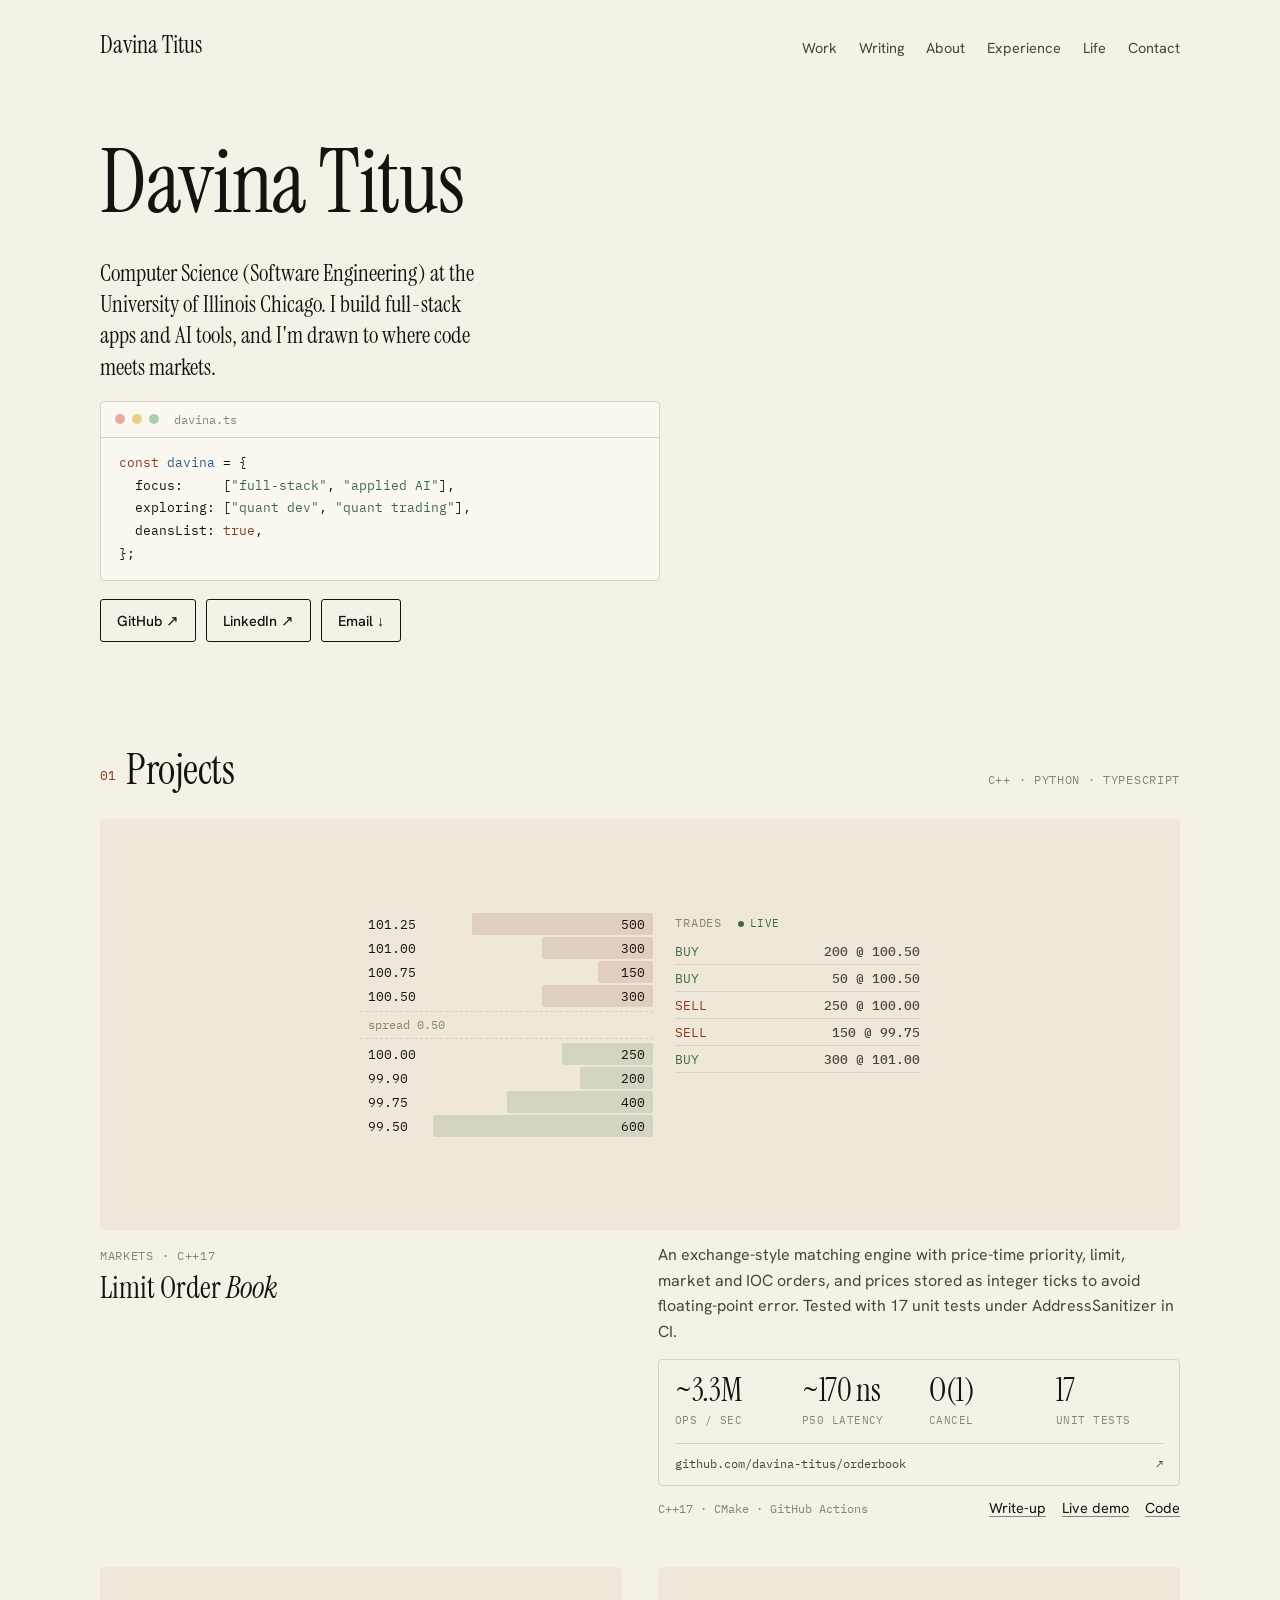
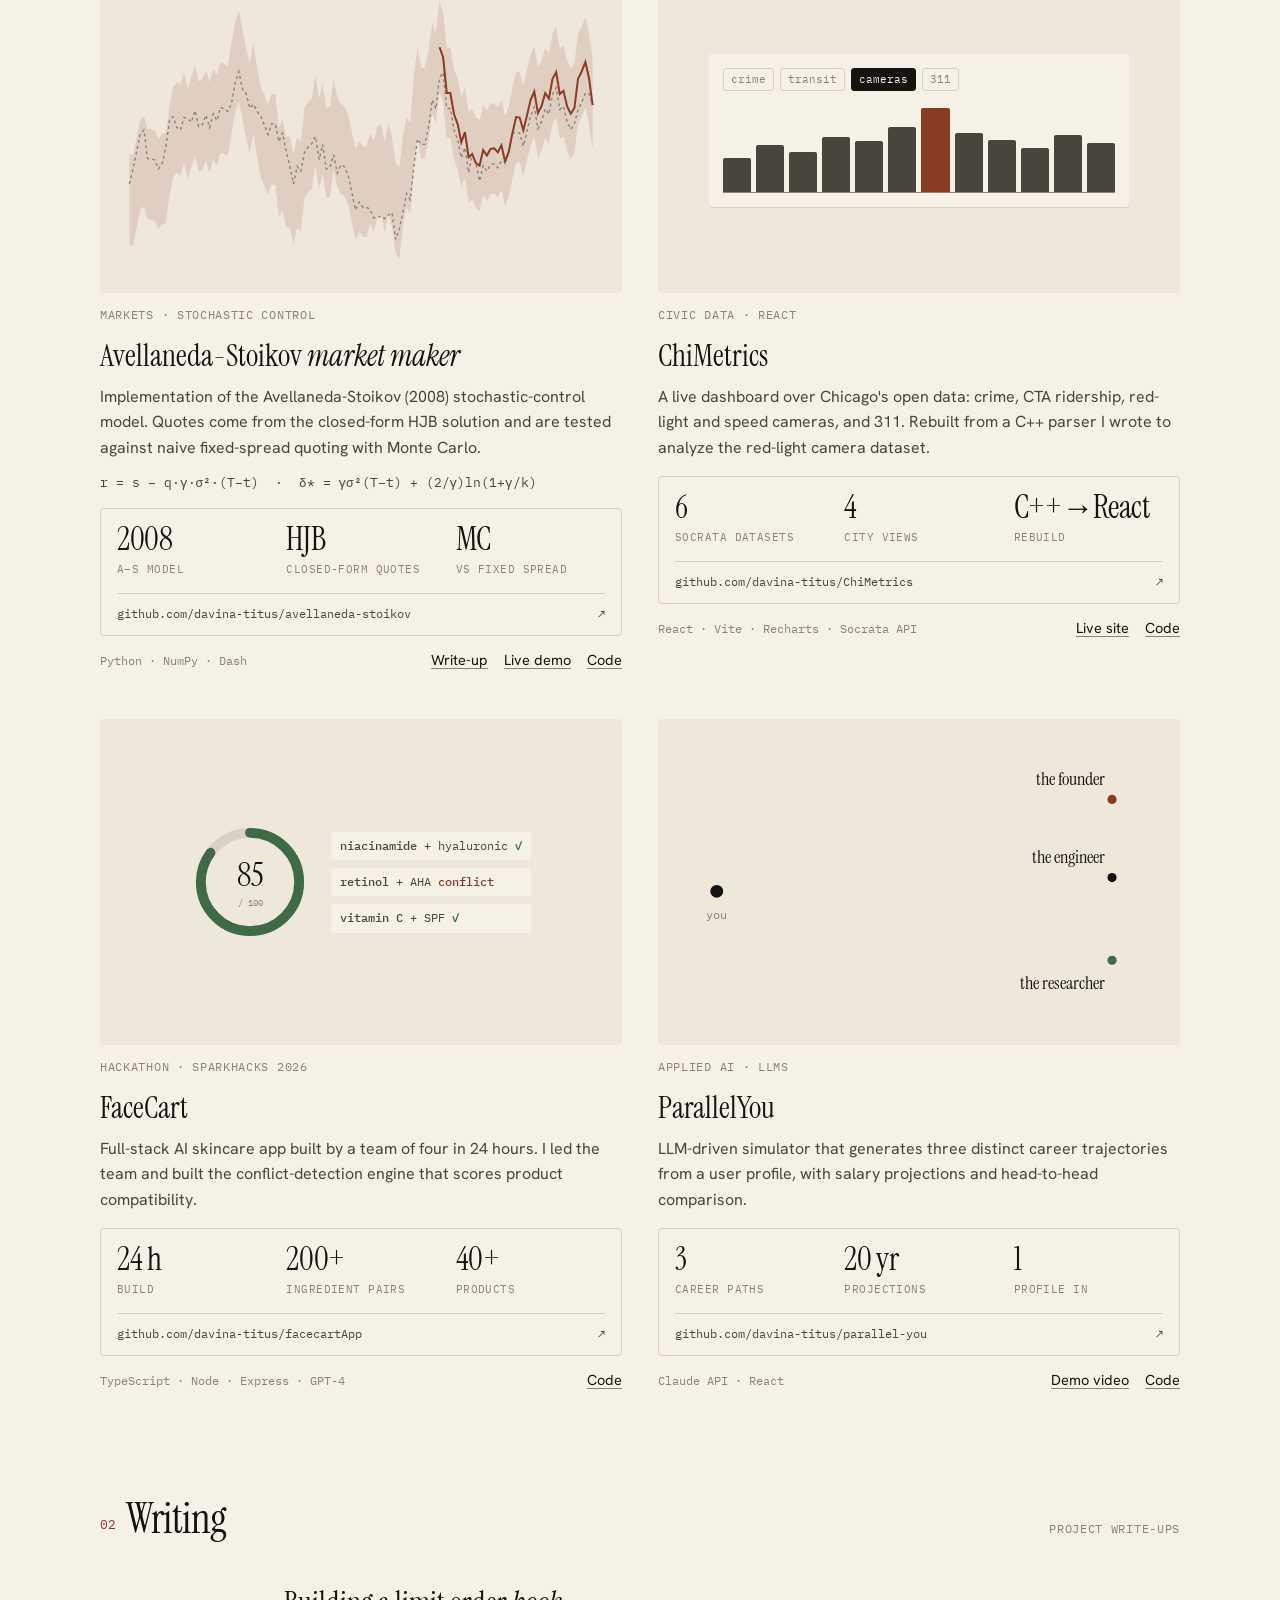
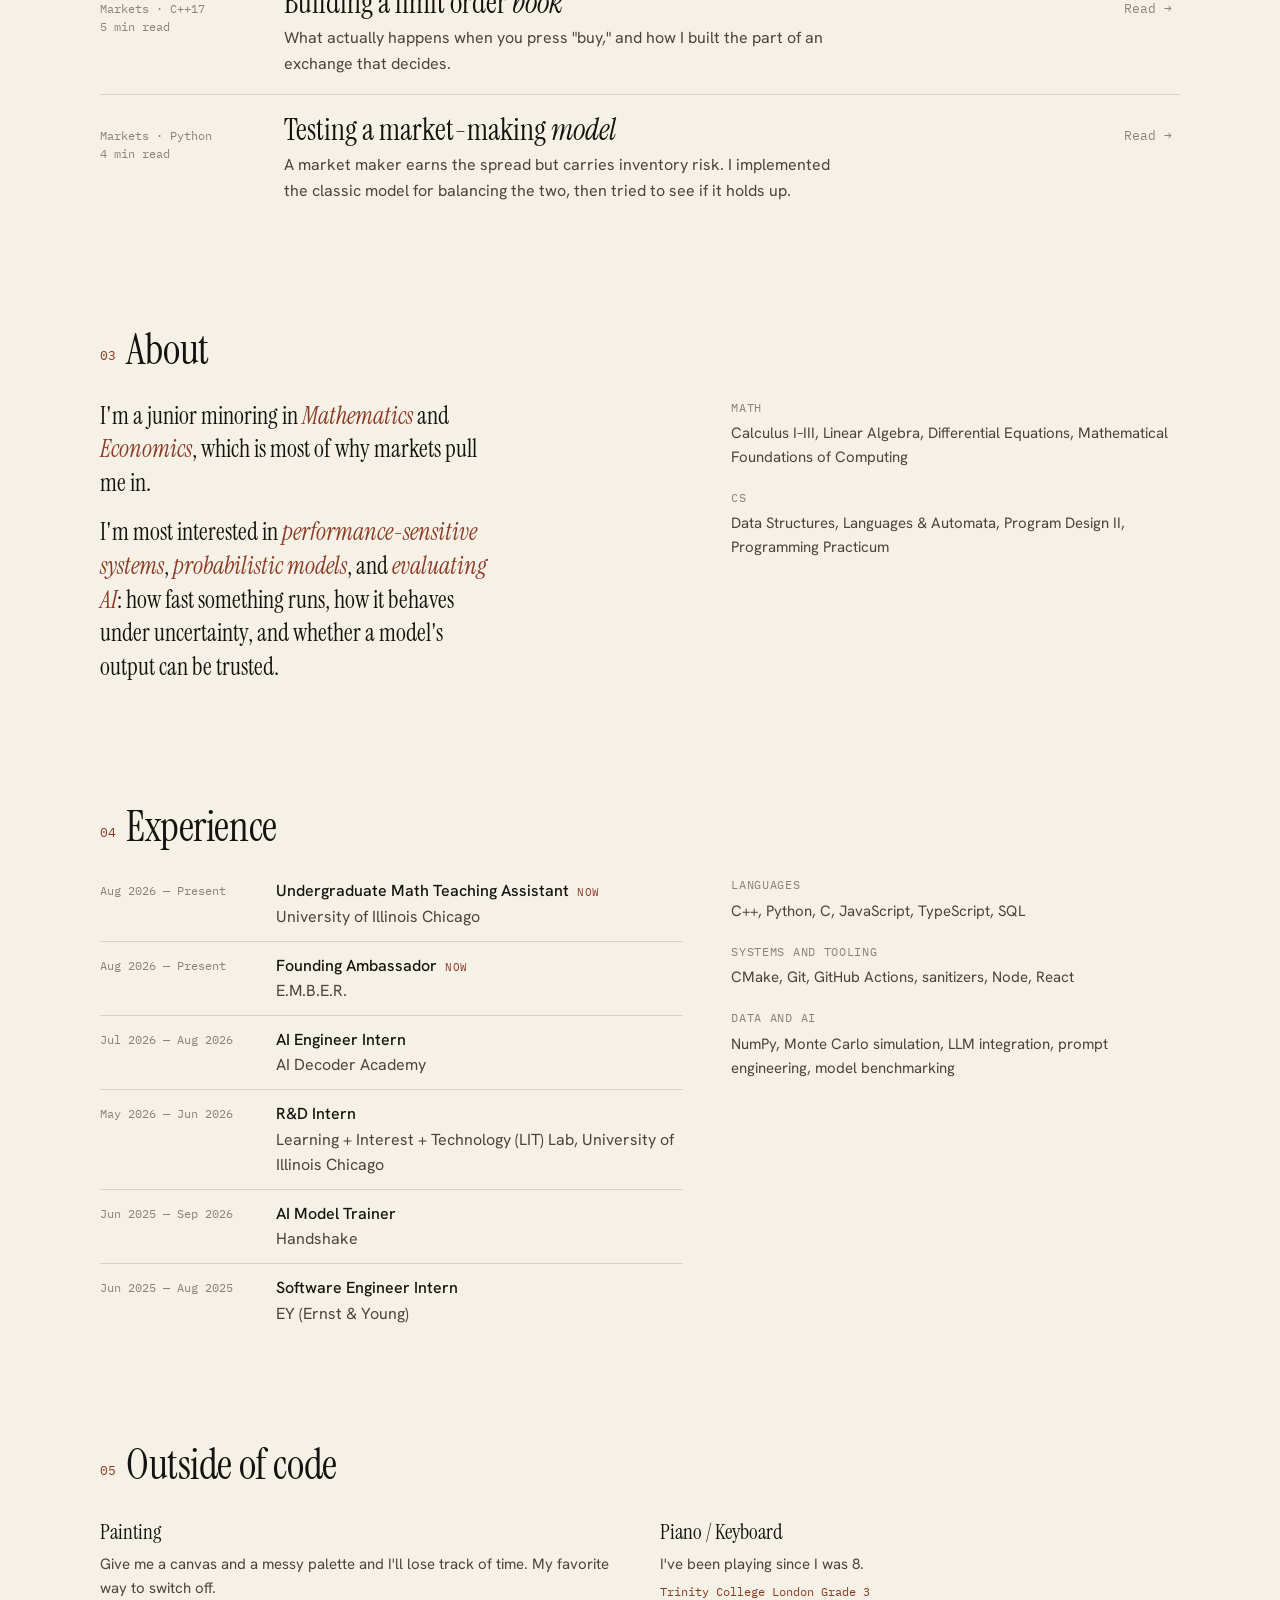
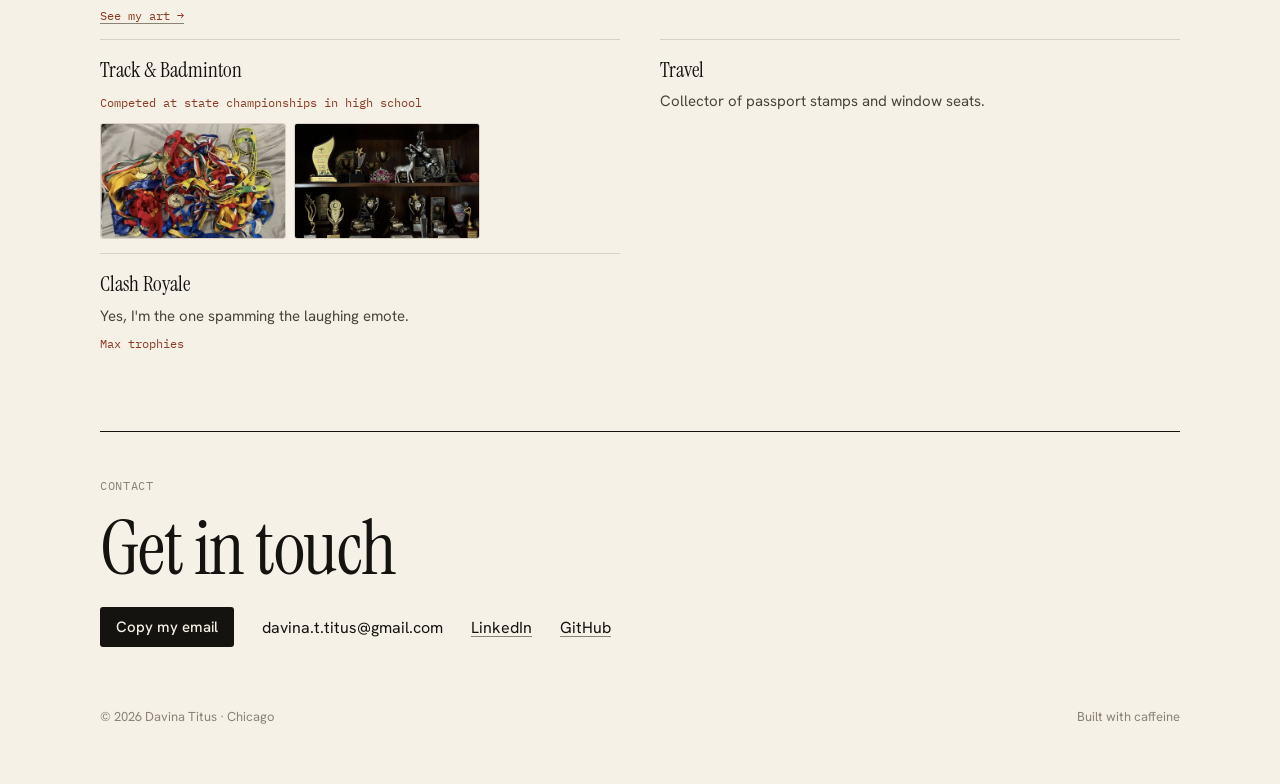
==== commit 14710d74: "Add files via upload" ====
--- a/index.html
+++ b/index.html
@@ -299,6 +299,7 @@
 .writing a:hover h3,.writing a:hover .go{color:var(--mark)}
 .writing a:hover .go{transform:translateX(3px)}
 @media (max-width:620px){.writing a{grid-template-columns:1fr;gap:4px}.writing .go{display:none}}
+@media (max-width:430px){.mast nav{gap:12px;font-size:13.5px}}
 </style>
 </head>
 <body>
@@ -327,7 +328,7 @@
   </div>
 
   <section id="work">
-    <div class="shead"><h2><span class="cm-l">//</span>Projects</h2><span class="label">C++ · Python · TypeScript</span></div>
+    <div class="shead"><h2><span class="cm-l">01</span>Projects</h2><span class="label">C++ · Python · TypeScript</span></div>
     <div class="work">
 
       <article class="tile wide">
@@ -484,7 +485,7 @@
   </section>
 
   <section id="writing">
-    <div class="shead"><h2><span class="cm-l">//</span>Writing</h2><span class="label">Project write-ups</span></div>
+    <div class="shead"><h2><span class="cm-l">02</span>Writing</h2><span class="label">Project write-ups</span></div>
     <ul class="writing">
       <li><a href="orderbook.html">
         <span class="meta">Markets · C++17<br>5 min read</span>
@@ -500,7 +501,7 @@
   </section>
 
   <section id="about">
-    <div class="shead"><h2><span class="cm-l">//</span>About</h2></div>
+    <div class="shead"><h2><span class="cm-l">03</span>About</h2></div>
     <div class="about">
       <div class="prose">
         <p>I'm a junior minoring in <em>Mathematics</em> and <em>Economics</em>, which is most of why markets pull me in.</p>
@@ -516,7 +517,7 @@
   </section>
 
   <section id="path">
-    <div class="shead"><h2><span class="cm-l">//</span>Experience</h2></div>
+    <div class="shead"><h2><span class="cm-l">04</span>Experience</h2></div>
     <div class="split">
       <ol class="tl">
         <li><span class="when">Aug 2026 — Present</span><div><b>Undergraduate Math Teaching Assistant</b><span class="cur">now</span><br><span>University of Illinois Chicago</span></div></li>
@@ -538,7 +539,7 @@
   </section>
 
   <section id="beyond">
-    <div class="shead"><h2><span class="cm-l">//</span>Outside of code</h2></div>
+    <div class="shead"><h2><span class="cm-l">05</span>Outside of code</h2></div>
     <div class="beyond">
       <div><h3>Painting</h3><p>Give me a canvas and a messy palette and I'll lose track of time. My favorite way to switch off.</p><p class="ach"><a href="art.html">See my art →</a></p></div>
       <div><h3>Piano / Keyboard</h3><p>I've been playing since I was 8.</p><p class="ach">Trinity College London Grade 3</p></div>
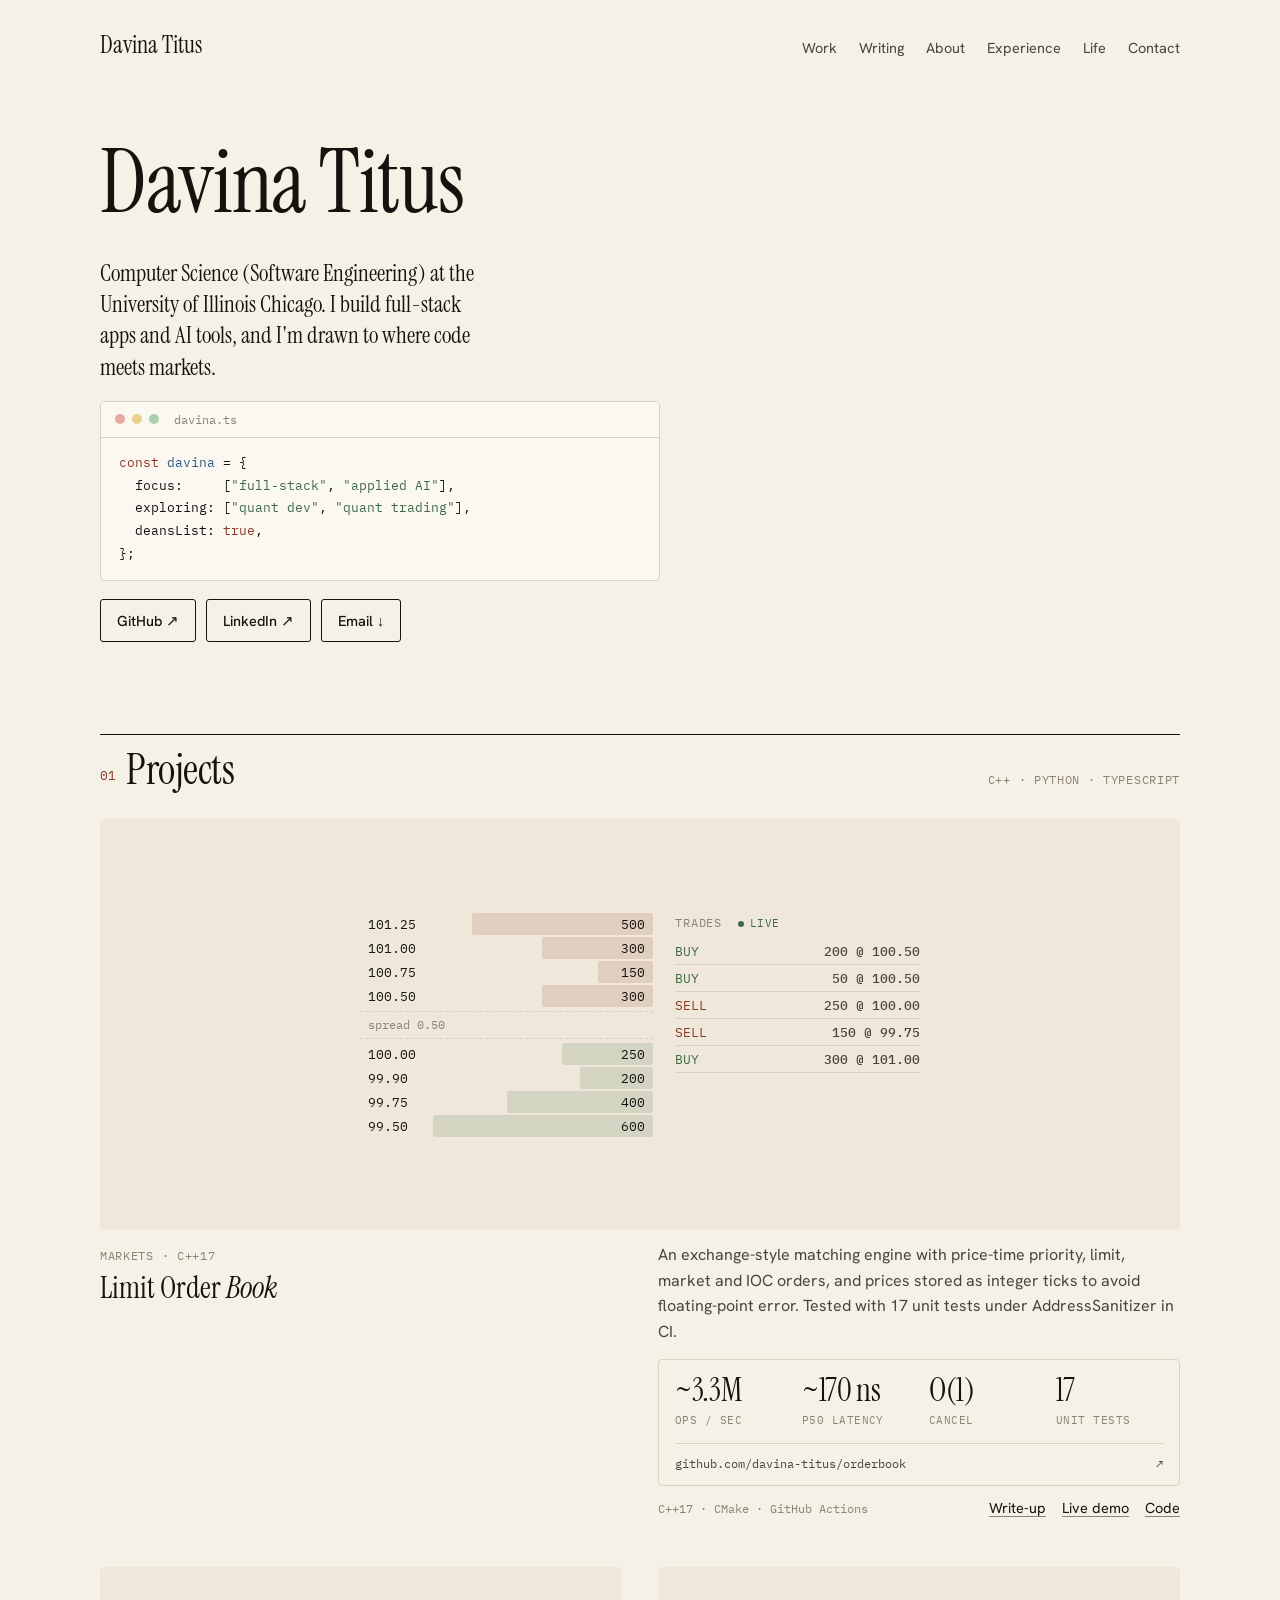
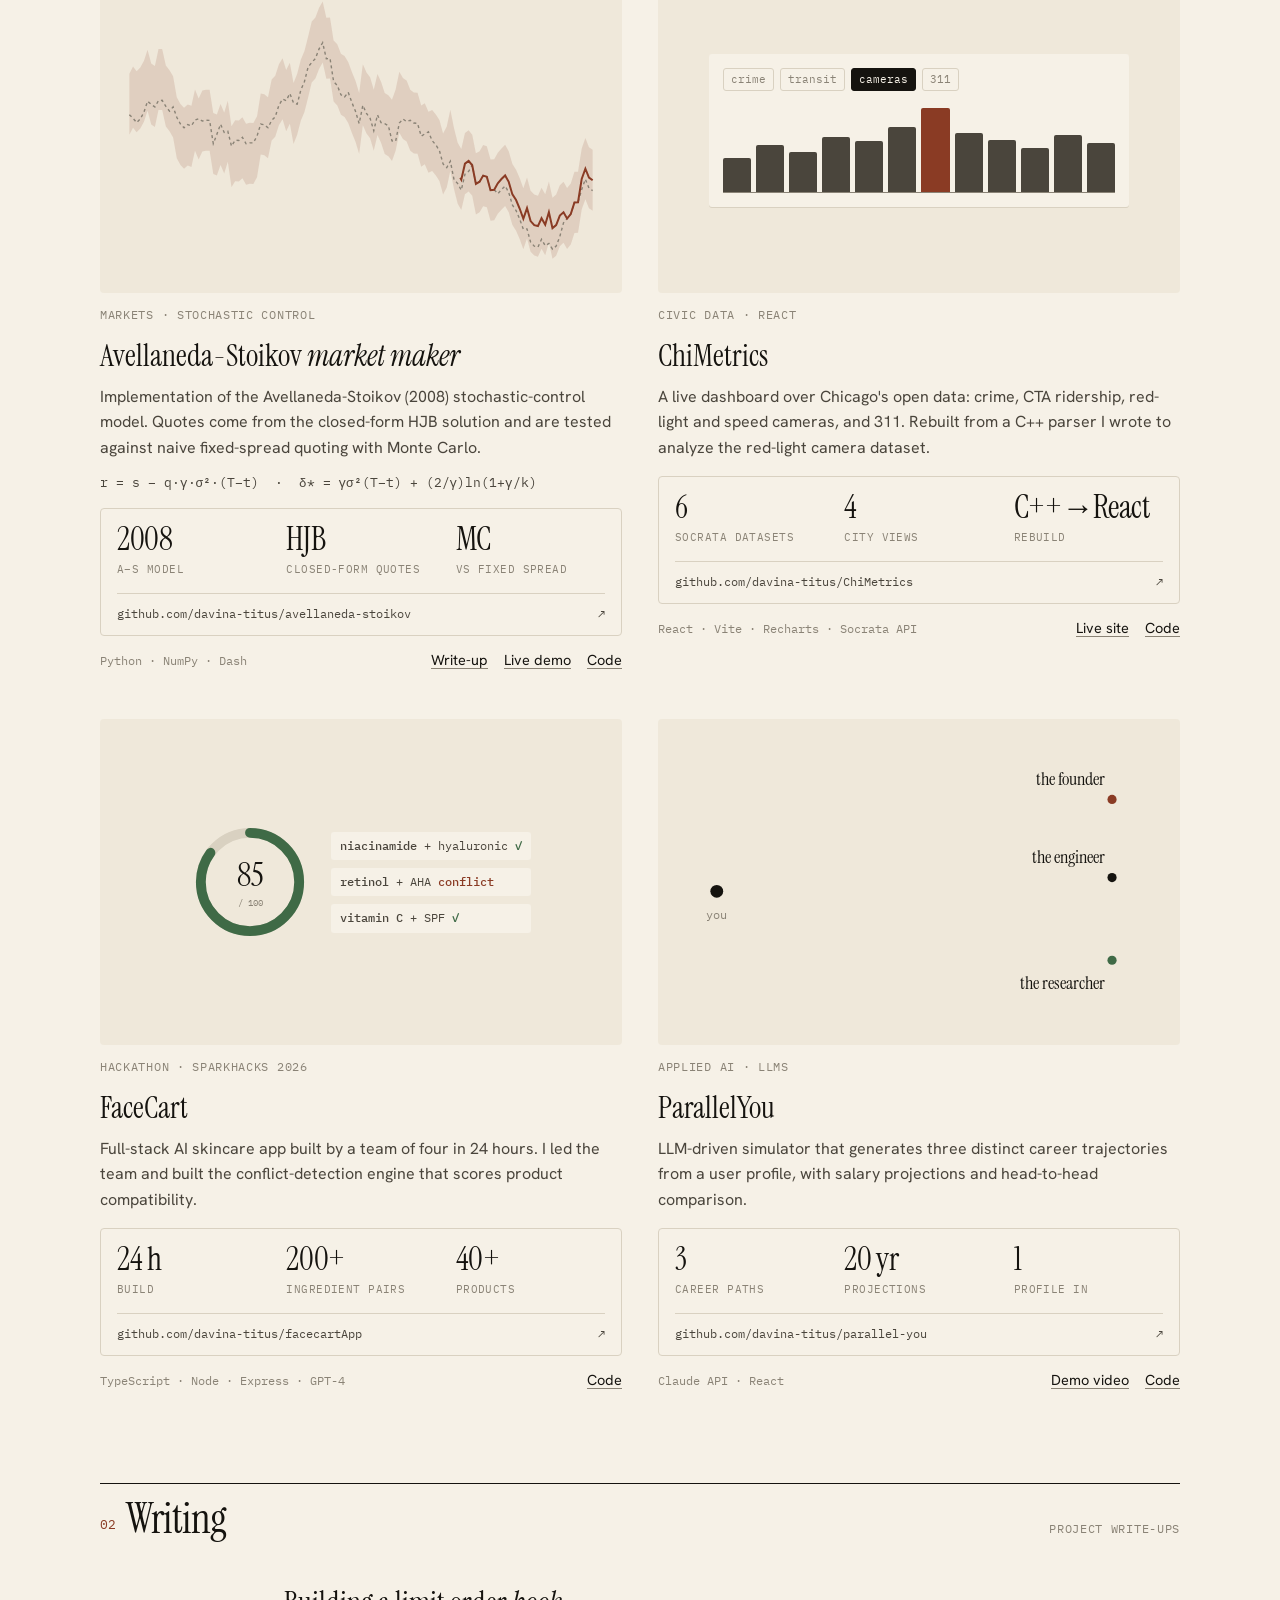
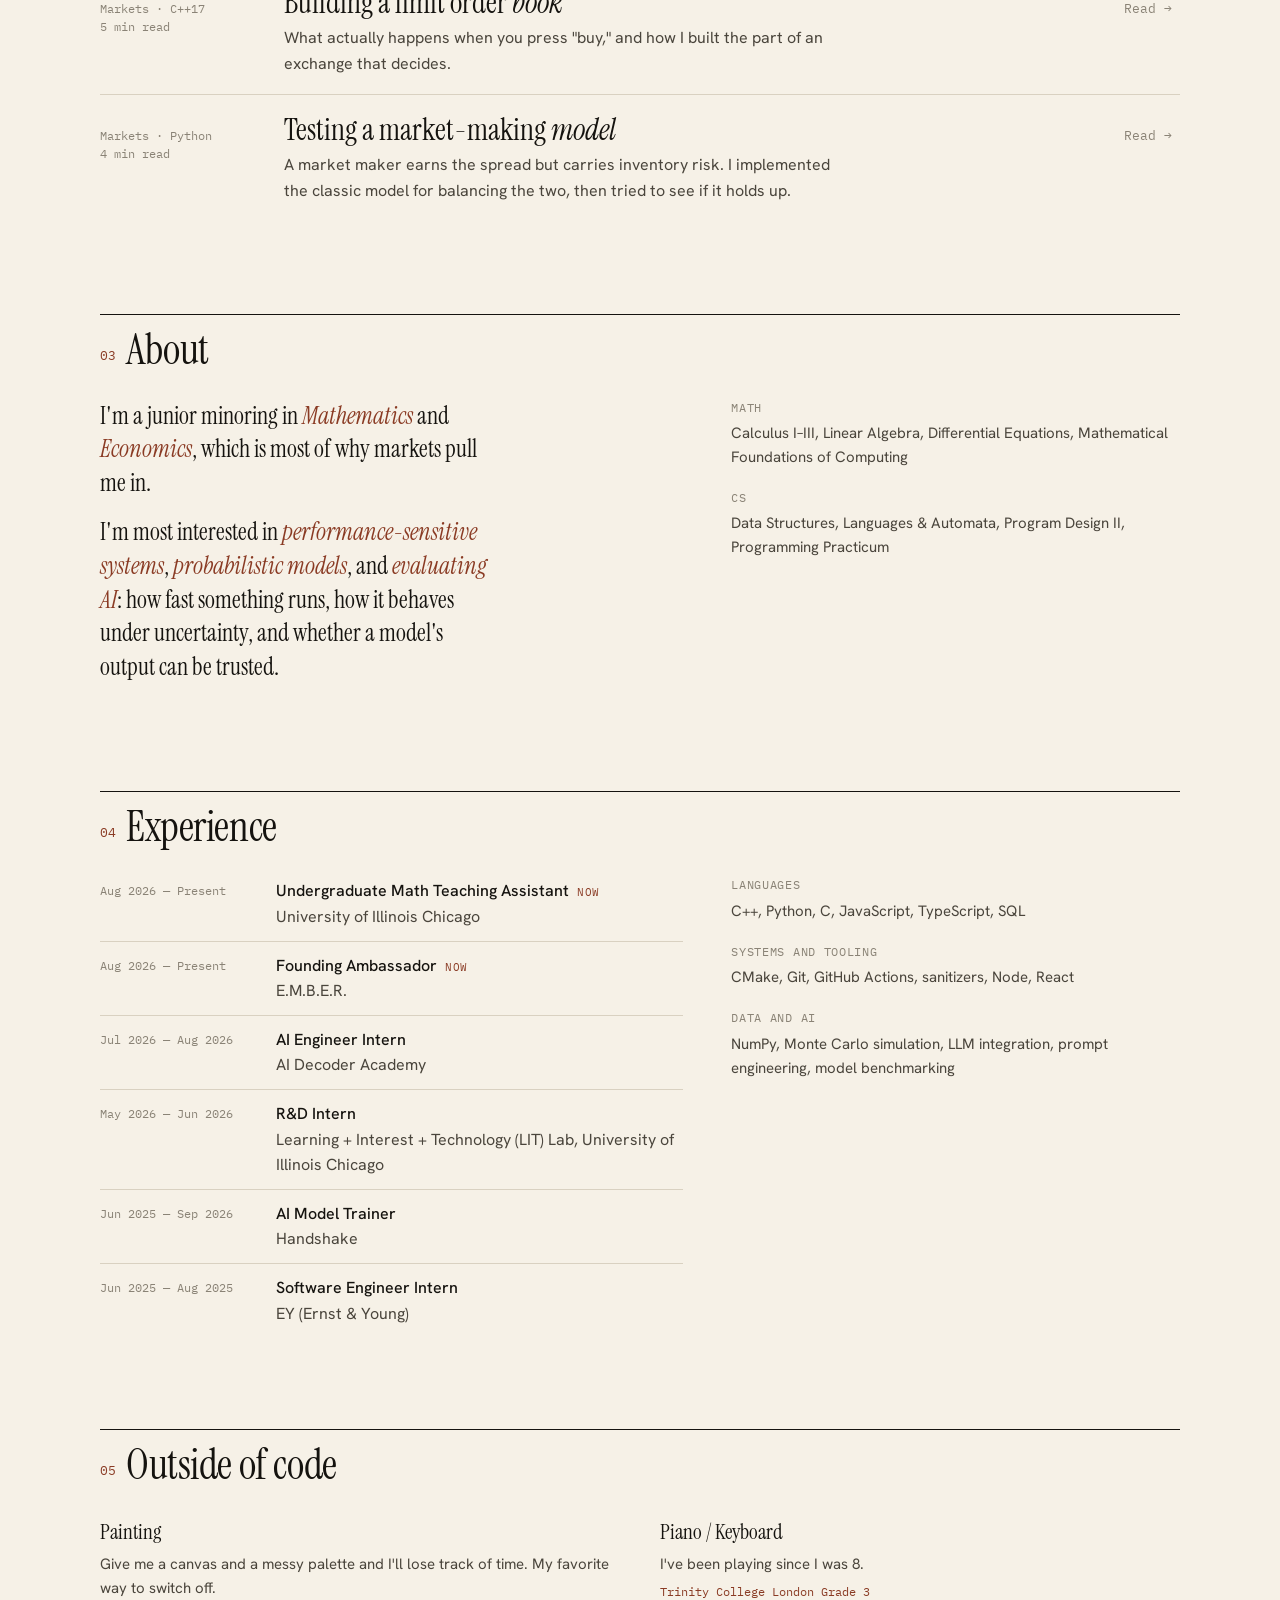
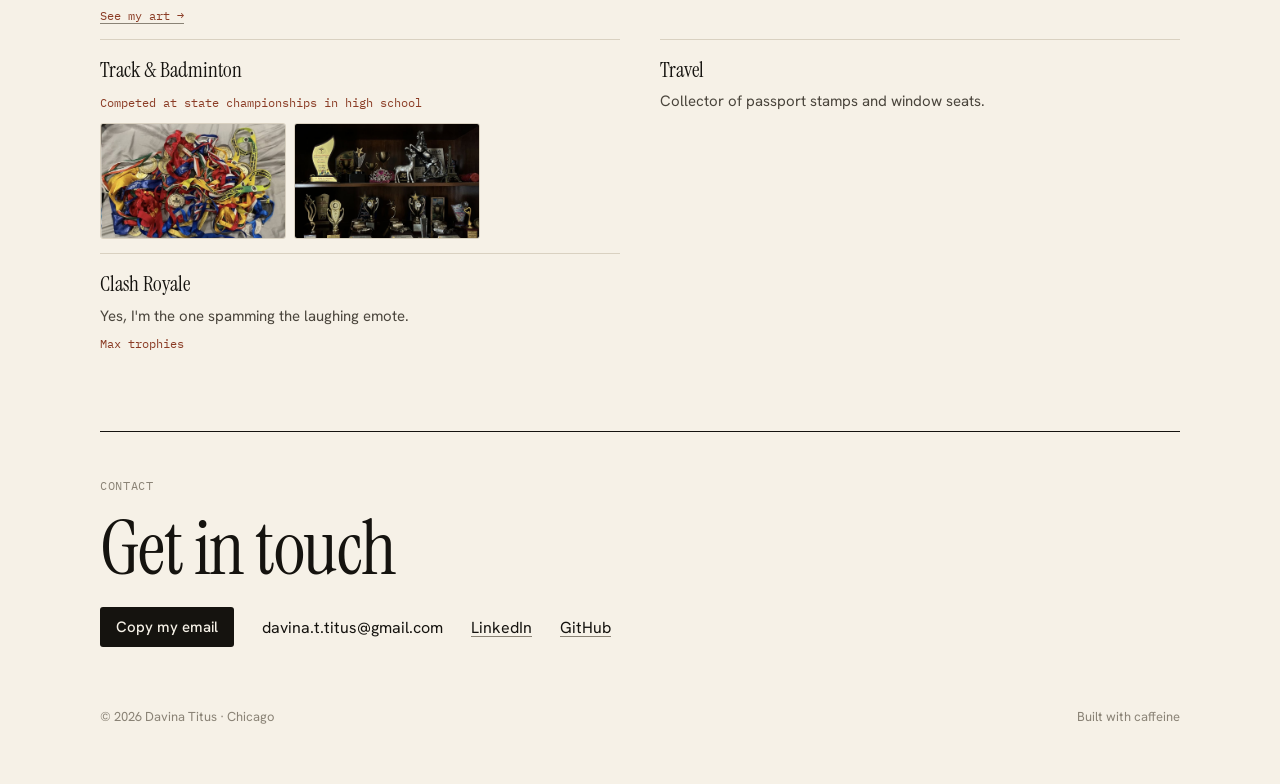
==== commit d24f28ab: "Add files via upload" ====
--- a/index.html
+++ b/index.html
@@ -251,12 +251,7 @@
 
   /* scroll: sections and tiles settle in as they enter view (browsers without scroll timelines just show everything) */
   @supports (animation-timeline: view()){
-    .shead,.tile,.writing li,.about > *,.split > *,.beyond > div,.contact{animation:settle linear both;animation-timeline:view();animation-range:entry 0% cover 22%}
-    .shead h2{animation:wipe linear both;animation-timeline:view();animation-range:entry 10% cover 25%}
     @keyframes settle{from{opacity:.001;transform:translateY(28px)}to{opacity:1;transform:none}}
-    @keyframes wipe{from{clip-path:inset(0 100% 0 0)}to{clip-path:inset(0 0 0 0)}}
-    .shead{border-top-color:transparent;background:linear-gradient(var(--ink),var(--ink)) 0 0 / 0 1px no-repeat;animation-name:settle,rule}
-    @keyframes rule{from{background-size:0 1px}to{background-size:100% 1px}}
 
     /* project previews come alive */
     .lad .r i{transform-origin:right;animation:grow linear both;animation-timeline:view();animation-range:entry 20% cover 40%}
@@ -594,7 +589,7 @@
     var seen={};
     var so=new IntersectionObserver(function(es){
       es.forEach(function(e){ seen[e.target.id]=e.isIntersecting; });
-      var cur=null; ['work','about','path','beyond','contact'].forEach(function(id){ if(seen[id] && !cur) cur=id; });
+      var cur=null; ['work','writing','about','path','beyond','contact'].forEach(function(id){ if(seen[id] && !cur) cur=id; });
       Object.keys(links).forEach(function(id){ links[id].classList.toggle('active', id===cur); if(id===cur) links[id].setAttribute('aria-current','true'); else links[id].removeAttribute('aria-current'); });
     },{rootMargin:'-35% 0px -55% 0px'});
     Object.keys(links).forEach(function(id){ var el=document.getElementById(id); if(el) so.observe(el); });
